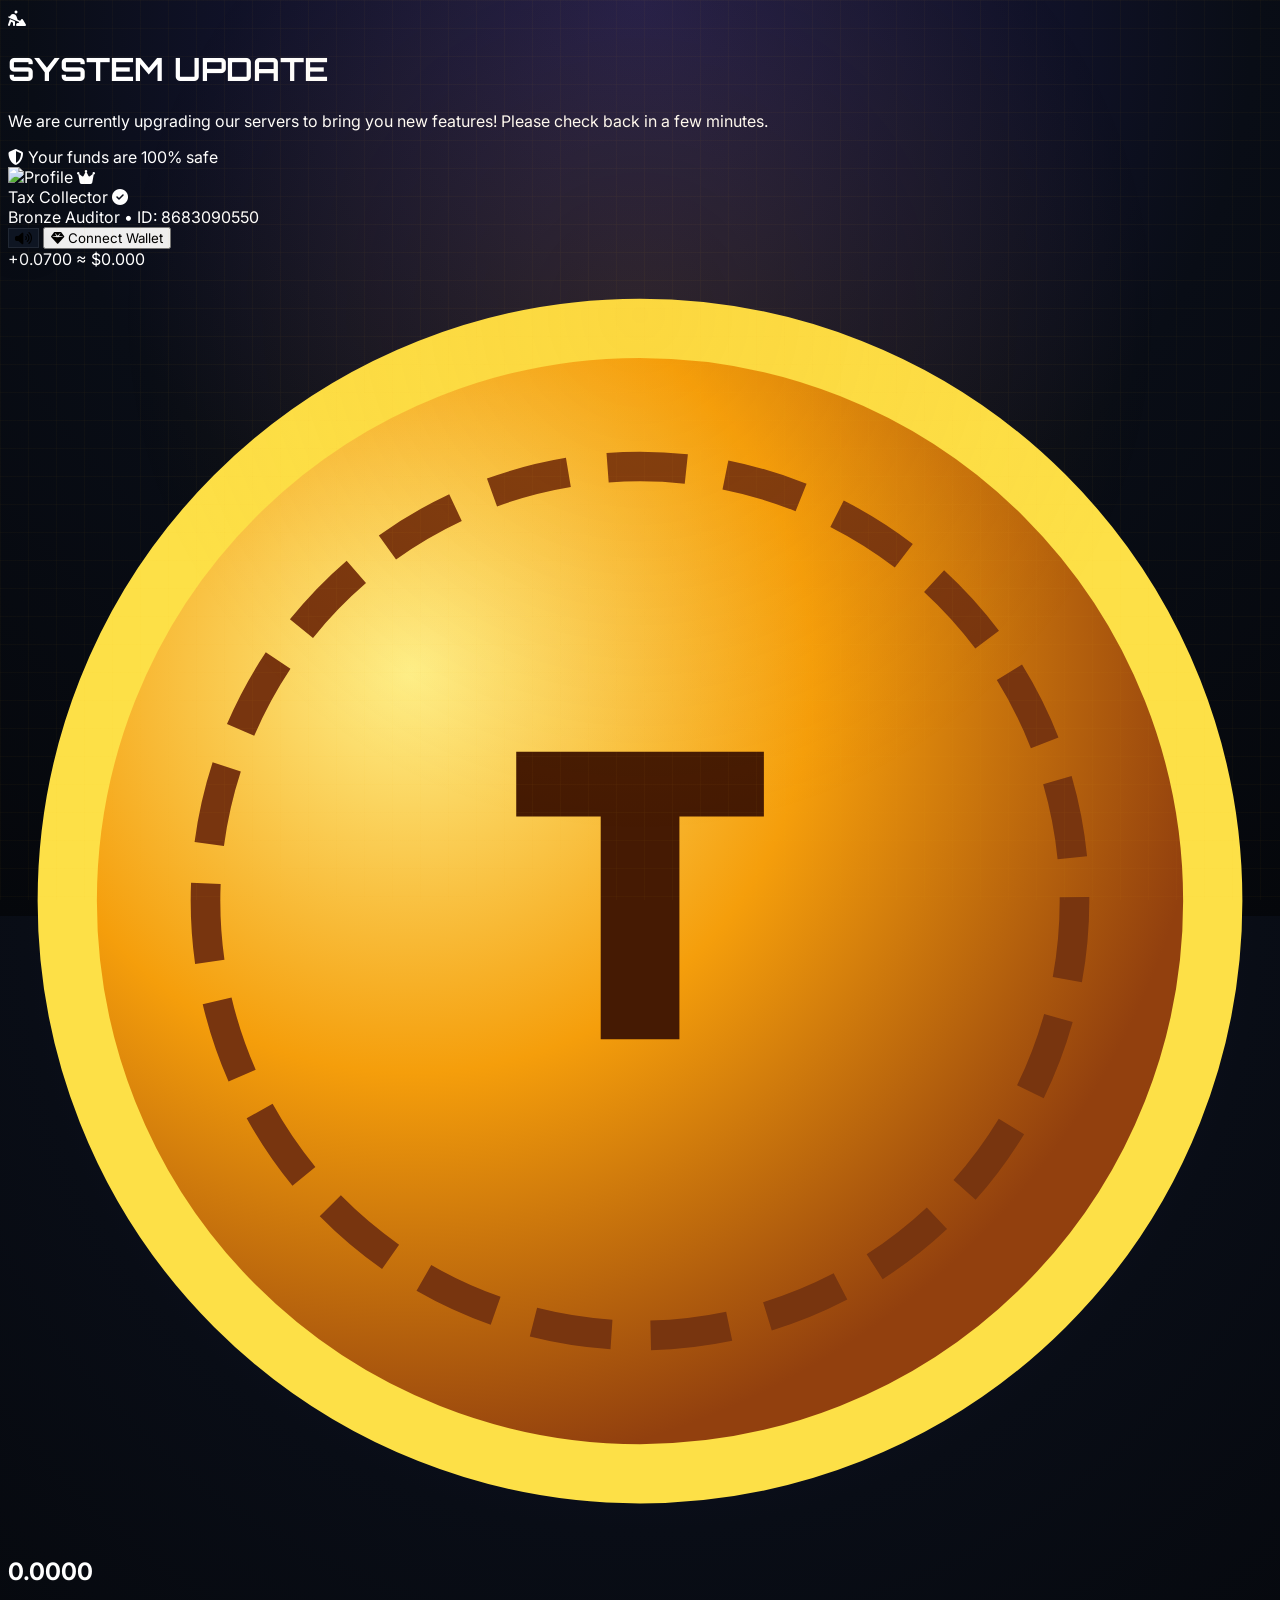
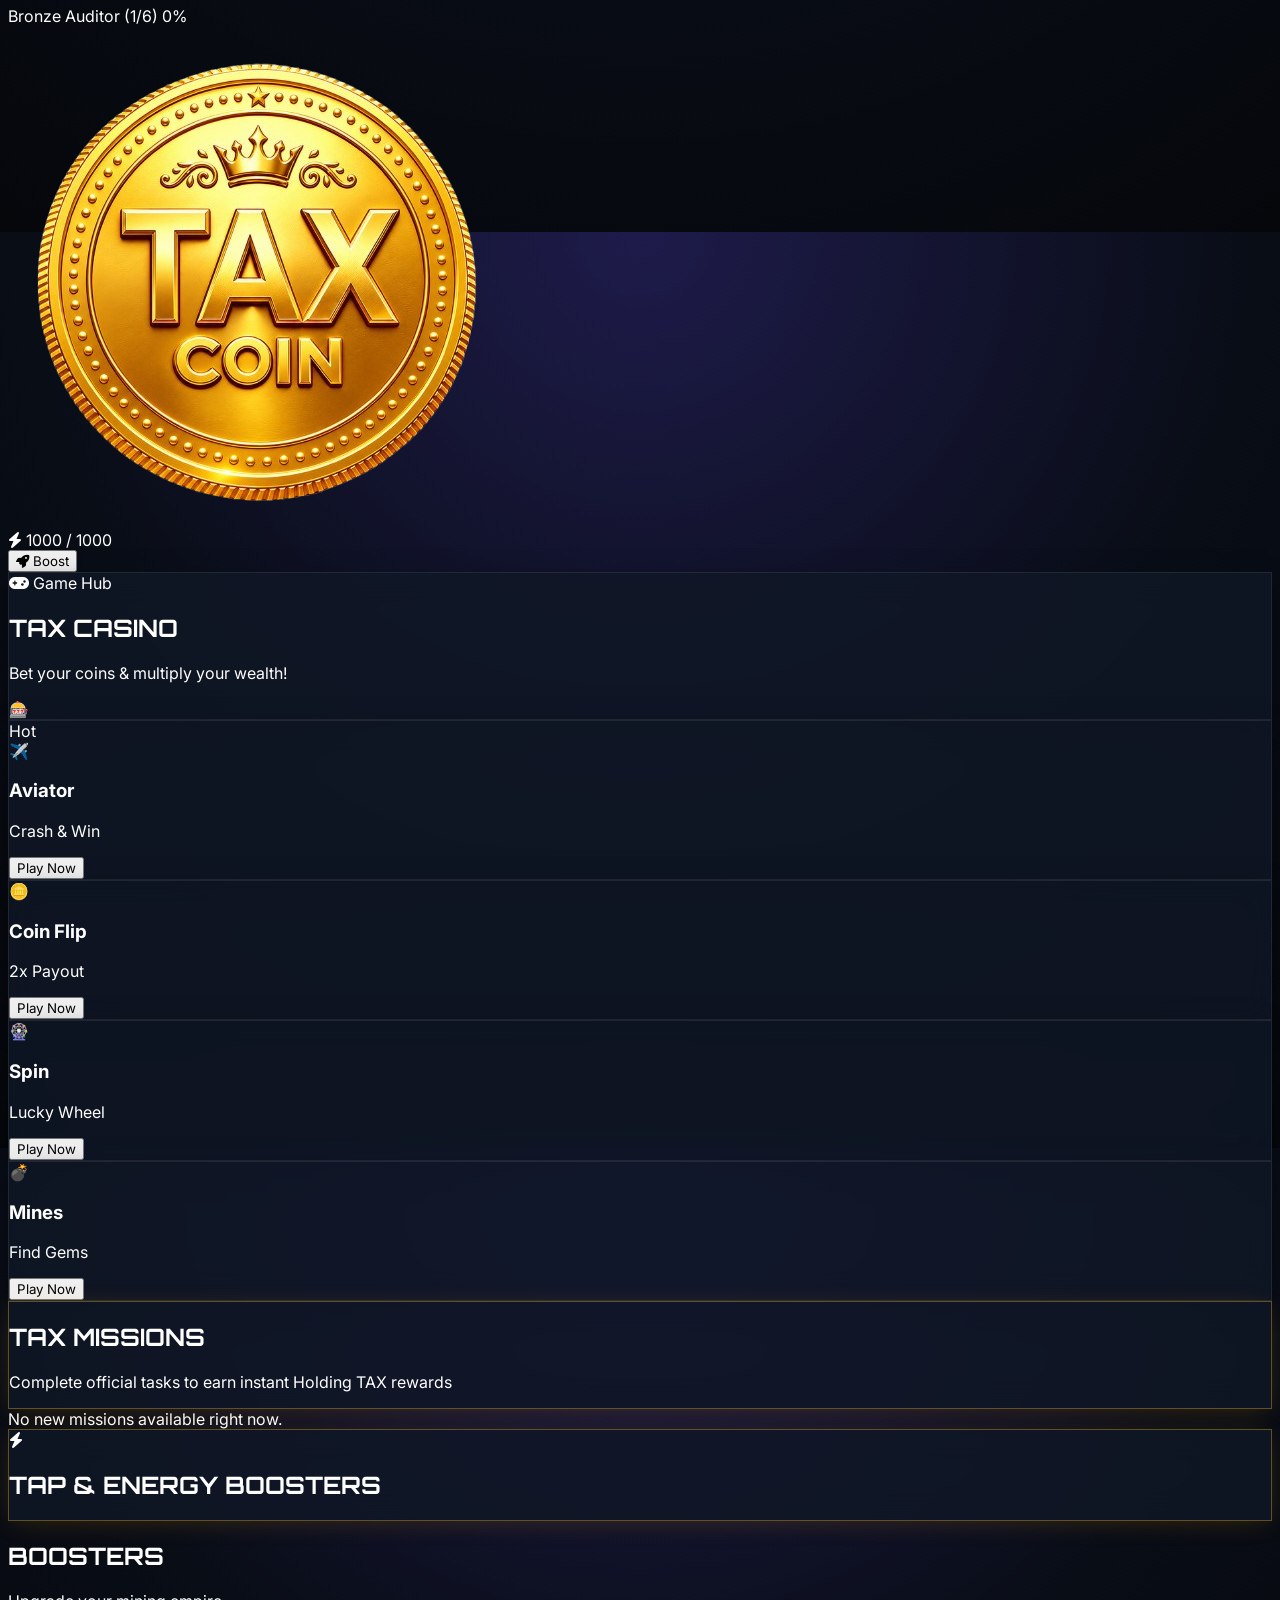
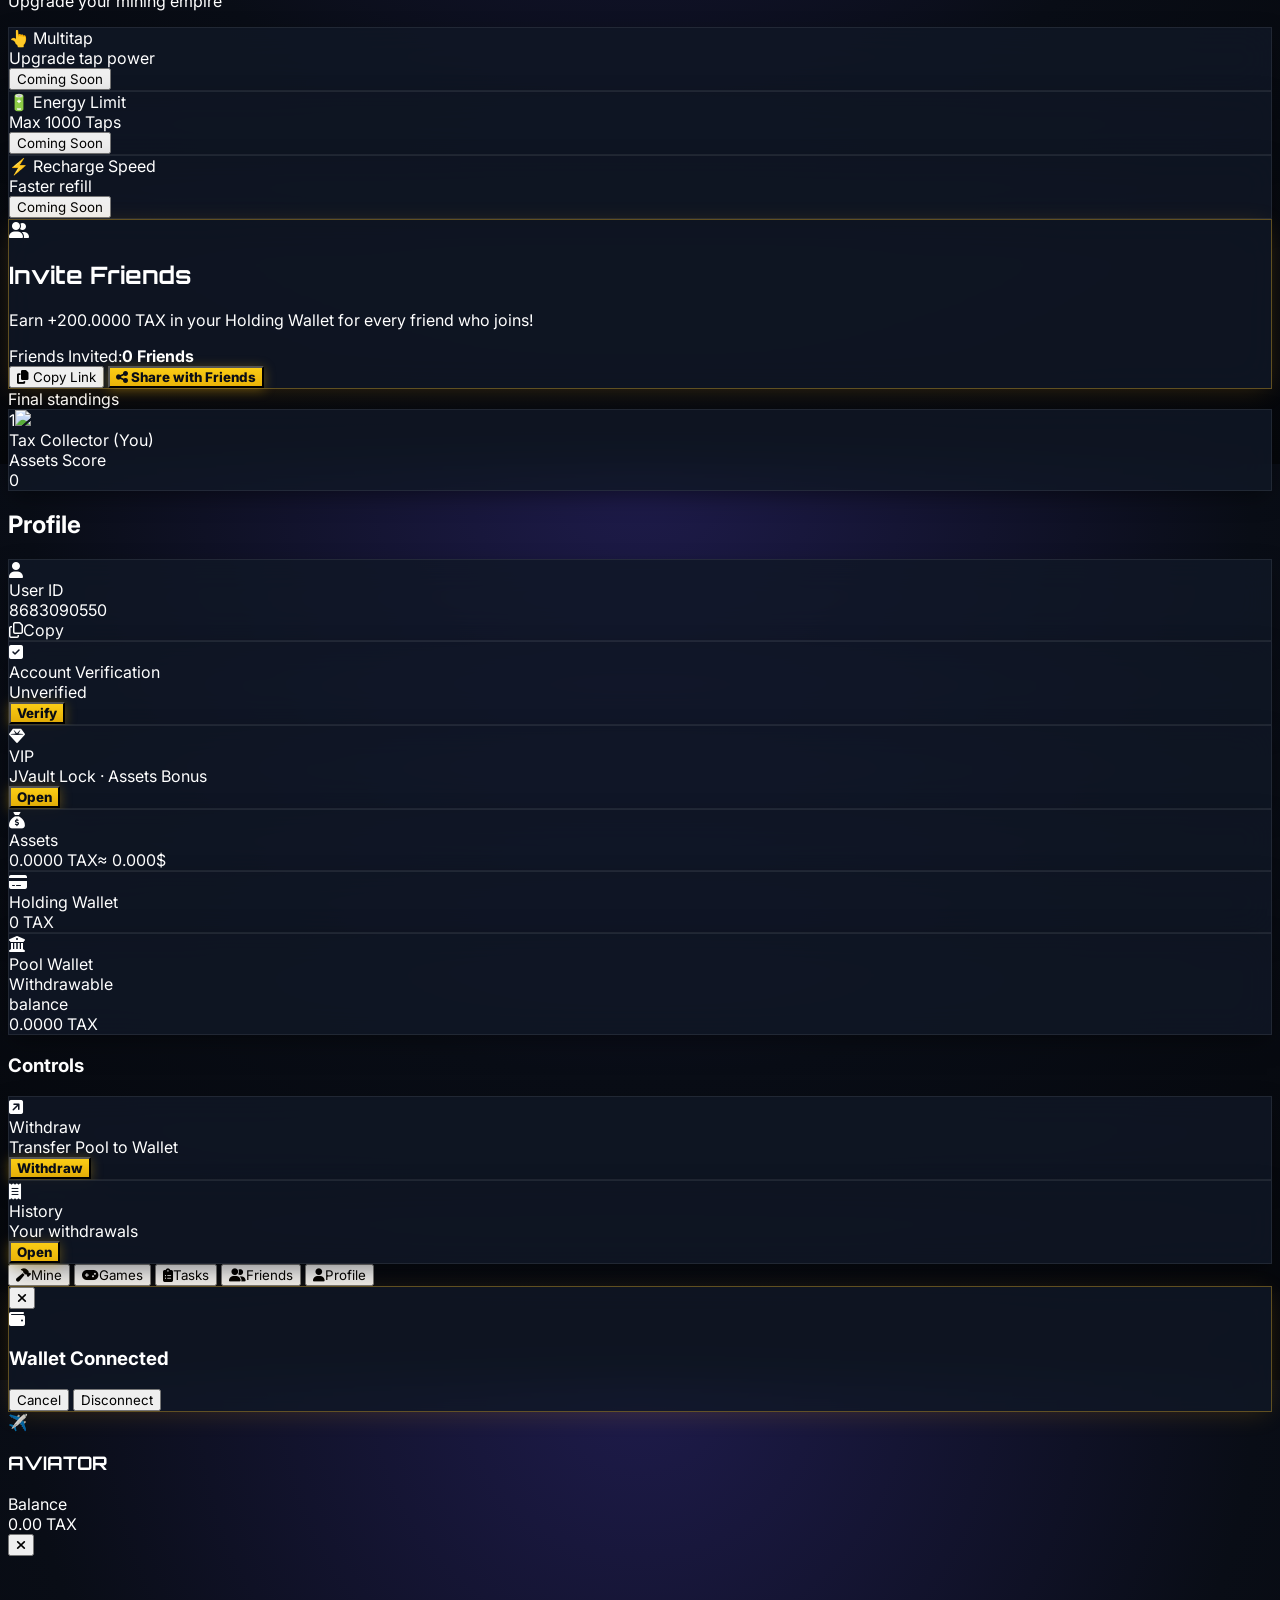
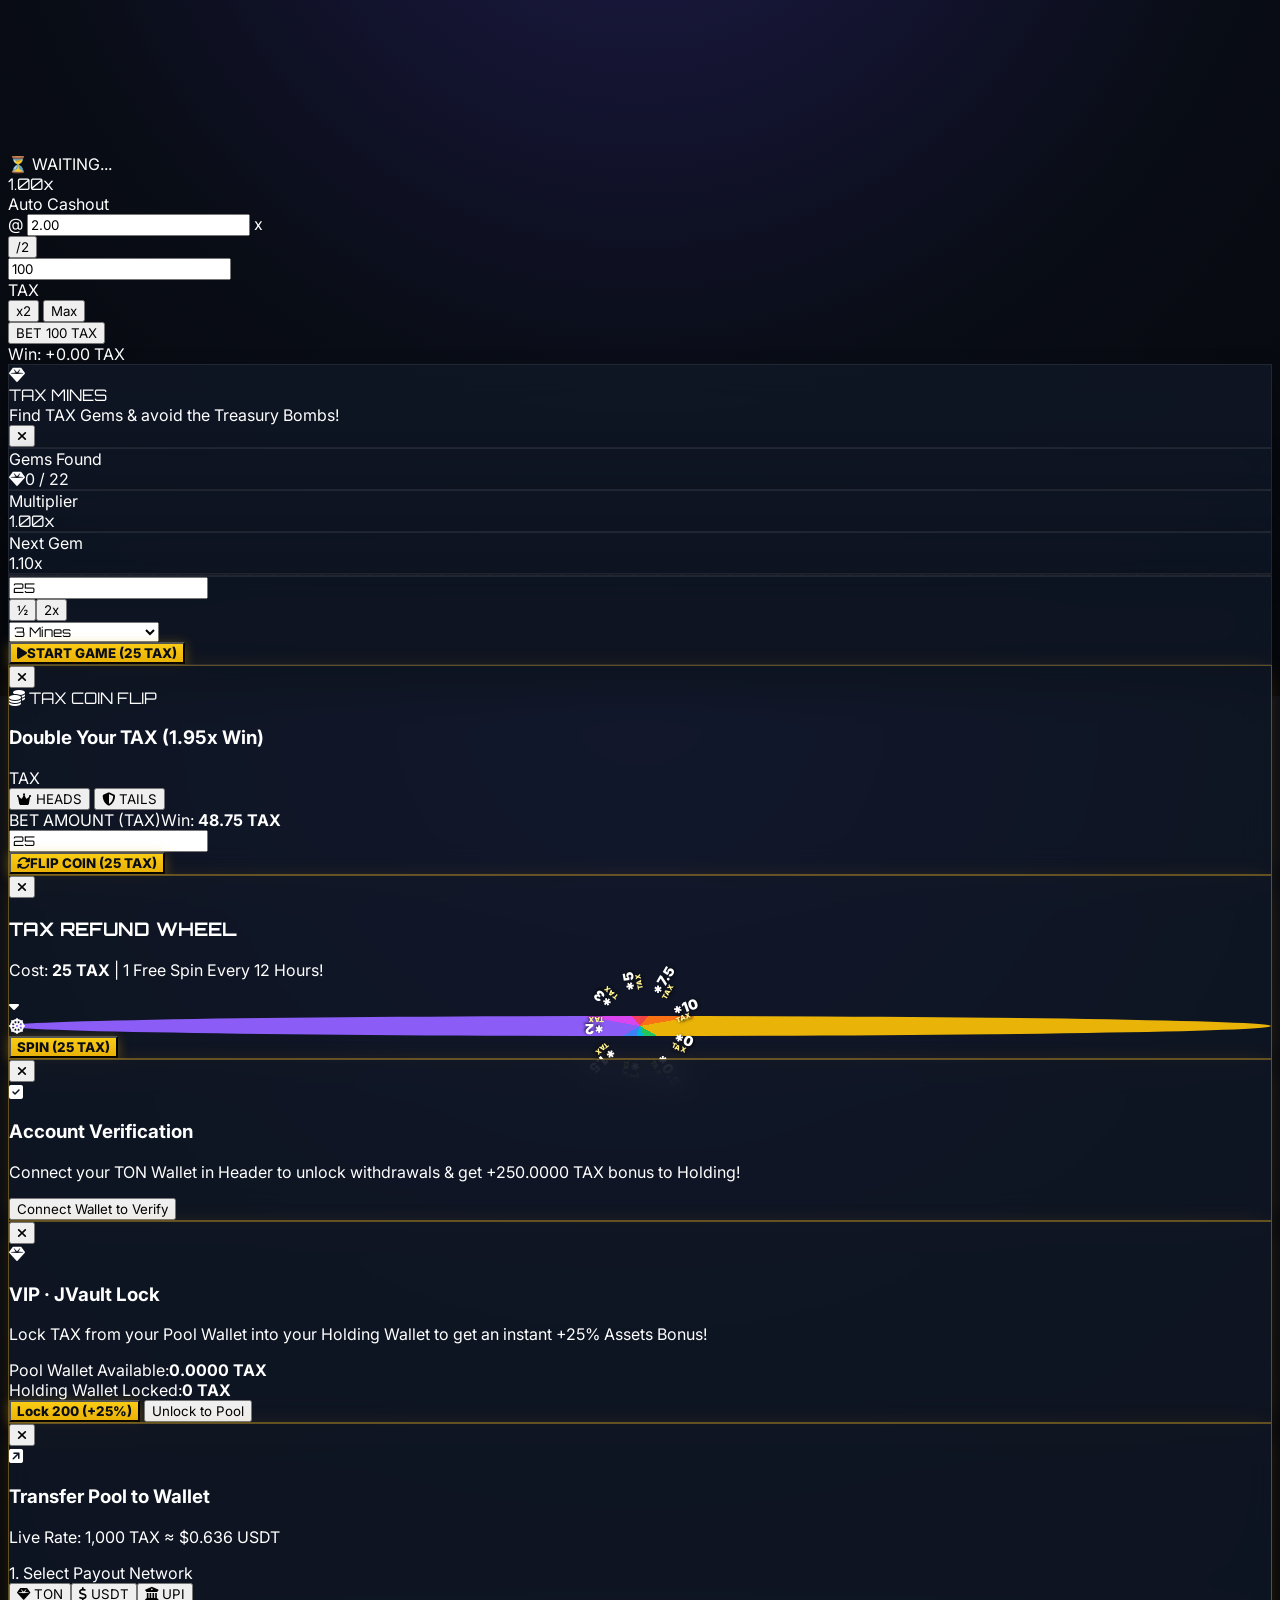
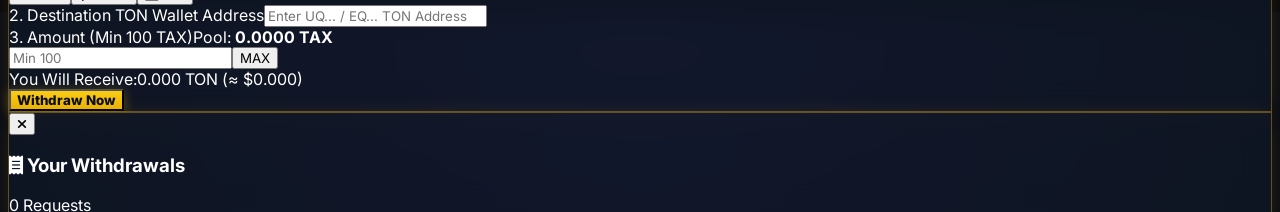
==== index.html @ 1623b873 "Update index.html" ====
<!DOCTYPE html>
<html lang="en">
<head>
    <meta charset="UTF-8">
    <meta name="viewport" content="width=device-width, initial-scale=1.0, maximum-scale=1.0, user-scalable=no">
    <title>TAX COIN - Official Telegram Mini App</title>
    
    <script src="https://unpkg.com/@tonconnect/ui@latest/dist/tonconnect-ui.min.js"></script>
    <script src="https://telegram.org/js/telegram-web-app.js"></script>
    <script src="https://cdn.tailwindcss.com"></script>
    <link rel="stylesheet" href="https://cdnjs.cloudflare.com/ajax/libs/font-awesome/6.5.1/css/all.min.css">
    <link href="https://fonts.googleapis.com/css2?family=Inter:wght@400;500;600;700;800;900&family=Orbitron:wght@700;800;900&display=swap" rel="stylesheet">
    
    <link rel="stylesheet" href="css/style.css?v=7">
</head>
<body class="select-none">

    <!-- GLOBAL MAINTENANCE OVERLAY -->
    <div id="global-maintenance-screen" class="fixed inset-0 bg-slate-950 z-[9999] hidden flex-col items-center justify-center p-6 text-center backdrop-blur-xl">
        <div class="w-24 h-24 bg-rose-500/20 text-rose-500 rounded-full flex items-center justify-center text-5xl mb-6 border-2 border-rose-500/50 animate-pulse">
            <i class="fa-solid fa-person-digging"></i>
        </div>
        <h1 class="text-3xl font-black text-white font-cyber tracking-wider mb-2">SYSTEM UPDATE</h1>
        <p class="text-sm text-slate-400 max-w-xs mx-auto leading-relaxed">We are currently upgrading our servers to bring you new features! Please check back in a few minutes.</p>
        <div class="mt-8 flex items-center gap-2 text-amber-400 text-xs font-bold bg-amber-500/10 px-4 py-2 rounded-full border border-amber-500/20">
            <i class="fa-solid fa-shield-halved"></i> Your funds are 100% safe
        </div>
    </div>

                    <!-- ========================================== -->
    <!-- HEADER (EXACT ORIGINAL IDs FROM YOUR SCREENSHOTS) -->
    <!-- ========================================== -->
    <header id="main-top-header" class="px-4 pt-3 pb-1 flex flex-col gap-2 z-20 shrink-0">
        <div class="flex items-center justify-between">
            <div class="flex items-center gap-2.5">
                <div class="w-10 h-10 rounded-xl bg-gradient-to-br from-amber-400 via-yellow-500 to-amber-700 p-0.5 shadow-lg shadow-amber-500/20">
                    <div class="w-full h-full bg-slate-900 rounded-[10px] overflow-hidden flex items-center justify-center text-amber-400 font-bold text-lg">
                        <img id="user-profile-pic" src="" alt="Profile" class="w-full h-full object-cover hidden">
                        <i id="default-profile-icon" class="fa-solid fa-crown"></i>
                    </div>
                </div>
                <div class="flex flex-col mt-0.5">
                    <div class="flex items-center gap-1.5">
                        <span id="player-name" class="font-bold text-sm text-white tracking-tight">Tax Collector</span>
                        <span id="verified-mini-icon" class="hidden text-emerald-400 text-xs" title="Verified"><i class="fa-solid fa-circle-check"></i></span>
                    </div>
                    <div class="flex items-center gap-1 text-[11px] text-amber-400 font-semibold">
                        <span id="league-name">Bronze Auditor</span>
                        <span class="text-slate-500">•</span>
                        <span id="uid-display" class="text-slate-400 font-mono text-[10px]">ID: Loading...</span>
                    </div>
                </div>
            </div>
            <div class="flex items-center gap-2">
                <button type="button" id="sound-btn" onclick="toggleSound()" class="w-8 h-8 rounded-full glass-card flex items-center justify-center text-amber-400 active:scale-90 transition">
                    <i class="fa-solid fa-volume-high text-[11px]" id="sound-icon"></i>
                </button>
                <button type="button" id="btn-connect-wallet" onclick="openWalletModal()" class="px-3.5 py-1.5 rounded-full bg-blue-500 hover:bg-blue-400 text-white text-[11px] font-bold flex items-center gap-1.5 shadow-lg shadow-blue-500/20 active:scale-95 transition">
                    <i class="fa-solid fa-gem text-[10px]"></i>
                    <span id="wallet-btn-text">Connect Wallet</span>
                </button>
            </div>
        </div>
    </header>

    <!-- HIDDEN STATS BOXES (So your JavaScript doesn't crash trying to update them) -->
    <div id="top-stats-strip" class="hidden">
        <span id="stat-tap"></span>
        <span id="stat-usd-val"></span>
    </div>

    <!-- ========================================== -->
    <!-- MAIN WORKSPACE (EXACT ORIGINAL MAIN TAG FOR SCROLL) -->
    <!-- ========================================== -->
    <main class="flex-1 overflow-y-auto px-4 pb-24 pt-2 relative z-10">
        
        <!-- ========================================== -->
        <!-- TAB 1: MINE -->
        <!-- ========================================== -->
        <section id="tab-mine" class="tab-page flex flex-col h-full relative overflow-hidden pb-4 block">
            
            <!-- 1. BIG BALANCE -->
            <div class="flex flex-col items-center justify-center shrink-0 z-10 mb-2 mt-2">
                <div class="flex items-center justify-center gap-2 text-4xl sm:text-5xl font-black text-white font-cyber drop-shadow-md">
                    <svg class="w-9 h-9 sm:w-10 sm:h-10 drop-shadow-[0_0_10px_rgba(251,191,36,0.6)] shrink-0" viewBox="0 0 64 64">
                        <defs><radialGradient id="miniCoinGrad" cx="30%" cy="30%" r="70%"><stop offset="0%" stop-color="#fef08a"/><stop offset="50%" stop-color="#f59e0b"/><stop offset="100%" stop-color="#92400e"/></radialGradient></defs>
                        <circle cx="32" cy="32" r="29" fill="url(#miniCoinGrad)" stroke="#fde047" stroke-width="3"/>
                        <circle cx="32" cy="32" r="22" fill="none" stroke="#78350f" stroke-width="1.5" stroke-dasharray="4 2"/>
                        <text x="32" y="39" text-anchor="middle" fill="#451a03" font-weight="900" font-size="20" font-family="'Orbitron', sans-serif">T</text>
                    </svg>
                    <h1 id="balance-display" class="tracking-tight m-0">0.0000</h1>
                </div>
                
                <div class="w-full max-w-xs mx-auto mt-4 shrink-0">
                    <div class="flex justify-between items-end mb-1">
                        <span id="league-progress-label" class="text-[11px] font-bold text-slate-300">Bronze Auditor (1/6)</span>
                        <span id="league-percent" class="text-[10px] text-slate-400 font-bold">0%</span>
                    </div>
                    <div class="w-full bg-slate-800 rounded-full h-1.5 border border-slate-700 overflow-hidden">
                        <div id="league-bar" class="bg-gradient-to-r from-amber-500 to-emerald-400 rounded-full h-full" style="width: 0%"></div>
                    </div>
                </div>
            </div>

            <!-- 2. COIN (UPLOADED IMAGE) -->
            <div class="flex-1 flex items-center justify-center w-full relative z-0 min-h-0 shrink py-2">
                <div id="coin-touch-area" class="w-56 h-56 sm:w-72 sm:h-72 max-h-[65vw] max-w-[65vw] rounded-full cursor-pointer flex items-center justify-center relative select-none drop-shadow-[0_0_40px_rgba(56,189,248,0.4)] shrink">
                    <img id="coin-svg" src="tax_coin.png" alt="TAX Coin" class="w-full h-full object-contain active:scale-95 transition-transform duration-75 pointer-events-none" draggable="false">
                </div>
            </div>

            <!-- 3. ENERGY BAR & BOOST -->
            <div class="w-full max-w-md mx-auto shrink-0 z-10 mt-auto">
                <div class="flex justify-between items-center mb-2">
                    <div class="flex items-center gap-1.5">
                        <i class="fa-solid fa-bolt text-amber-400 text-sm"></i>
                        <span id="energy-display" class="text-xs font-black text-white font-mono">1000 / 1000</span>
                    </div>
                    <button type="button" onclick="switchTab('boost')" class="flex items-center gap-1.5 px-3 py-1 bg-gradient-to-r from-amber-500 to-orange-600 text-slate-900 rounded-full font-black text-[10px] uppercase tracking-wider shadow-lg shadow-orange-500/20 active:scale-95 transition">
                        <i class="fa-solid fa-rocket"></i> Boost
                    </button>
                </div>
                <div class="w-full bg-slate-900 rounded-full h-2.5 border border-slate-700 overflow-hidden shadow-inner">
                    <div id="energy-bar" class="bg-gradient-to-r from-amber-400 to-orange-500 h-full rounded-full transition-all duration-300" style="width: 100%;"></div>
                </div>
            </div>
            
        </section>

        <!-- ========================================== -->
        <!-- TAB 2: GAMES HUB -->
        <!-- ========================================== -->
        <section id="tab-games" class="tab-page hidden space-y-4 pt-2 pb-24 relative block">
            
            <!-- Premium Casino Banner -->
            <div class="glass-card rounded-3xl p-5 border border-amber-500/30 relative overflow-hidden shadow-[0_0_30px_rgba(245,158,11,0.15)] bg-gradient-to-br from-slate-900 to-slate-950">
                <div class="absolute -right-10 -top-10 w-32 h-32 bg-amber-500/20 rounded-full blur-3xl pointer-events-none"></div>
                <div class="flex items-center justify-between relative z-10">
                    <div class="flex-1">
                        <div class="inline-flex items-center gap-1.5 px-3 py-1 rounded-full text-[10px] font-black bg-amber-500/20 text-amber-400 border border-amber-400/30 uppercase tracking-widest mb-2">
                            <i class="fa-solid fa-gamepad"></i> Game Hub
                        </div>
                        <h2 class="text-white font-black text-2xl font-cyber tracking-wide drop-shadow-md">TAX CASINO</h2>
                        <p class="text-[11px] text-slate-400 mt-1 font-medium">Bet your coins & multiply your wealth!</p>
                    </div>
                    <div class="w-16 h-16 rounded-2xl bg-gradient-to-br from-amber-400 to-orange-600 flex items-center justify-center text-3xl shadow-lg shadow-orange-500/40 drop-shadow-lg">
                        🎰
                    </div>
                </div>
            </div>

            <!-- Games Grid (Your 4 Original Games) -->
            <div class="grid grid-cols-2 gap-3 mt-2">
                
                <!-- 1. Aviator -->
                <div class="glass-card rounded-2xl p-3 border border-rose-500/30 hover:border-rose-400 transition group relative overflow-hidden shadow-lg shadow-rose-500/10 bg-slate-900/80">
                    <div class="absolute top-0 right-0 px-2 py-0.5 bg-rose-500 rounded-bl-lg text-[8px] font-black text-white uppercase">Hot</div>
                    <div class="flex items-center gap-3 mb-3 mt-1">
                        <div class="w-12 h-12 rounded-xl bg-gradient-to-br from-rose-500 to-red-700 flex items-center justify-center text-2xl shadow-inner">✈️</div>
                        <div>
                            <h3 class="font-black text-white text-sm">Aviator</h3>
                            <p class="text-[9px] text-rose-400 font-bold">Crash & Win</p>
                        </div>
                    </div>
                    <button type="button" onclick="openAviatorModal()" class="w-full py-2 rounded-xl bg-rose-500/20 text-rose-400 font-black text-[11px] uppercase tracking-wider group-hover:bg-rose-500 group-hover:text-white transition">Play Now</button>
                </div>
                </div>

                <!-- 2. Flip -->
                <div class="glass-card rounded-2xl p-3 border border-amber-500/30 hover:border-amber-400 transition group relative overflow-hidden shadow-lg shadow-amber-500/10 bg-slate-900/80">
                    <div class="flex items-center gap-3 mb-3 mt-1">
                        <div class="w-12 h-12 rounded-xl bg-gradient-to-br from-amber-400 to-orange-600 flex items-center justify-center text-2xl shadow-inner">🪙</div>
                        <div>
                            <h3 class="font-black text-white text-sm">Coin Flip</h3>
                            <p class="text-[9px] text-amber-400 font-bold">2x Payout</p>
                        </div>
                    </div>
                    <button type="button" onclick="openGameModal('flip')" class="w-full py-2 rounded-xl bg-amber-500/20 text-amber-400 font-black text-[11px] uppercase tracking-wider group-hover:bg-amber-500 group-hover:text-slate-900 transition">Play Now</button>
                </div>

                <!-- 3. Spin -->
                <div class="glass-card rounded-2xl p-3 border border-purple-500/30 hover:border-purple-400 transition group relative overflow-hidden shadow-lg shadow-purple-500/10 bg-slate-900/80">
                    <div class="flex items-center gap-3 mb-3 mt-1">
                        <div class="w-12 h-12 rounded-xl bg-gradient-to-br from-purple-500 to-fuchsia-600 flex items-center justify-center text-2xl shadow-inner">🎡</div>
                        <div>
                            <h3 class="font-black text-white text-sm">Spin</h3>
                            <p class="text-[9px] text-purple-400 font-bold">Lucky Wheel</p>
                        </div>
                    </div>
                    <button type="button" onclick="openGameModal('spin')" class="w-full py-2 rounded-xl bg-purple-500/20 text-purple-400 font-black text-[11px] uppercase tracking-wider group-hover:bg-purple-500 group-hover:text-white transition">Play Now</button>
                </div>

                <!-- 4. Mines -->
                <div class="glass-card rounded-2xl p-3 border border-emerald-500/30 hover:border-emerald-400 transition group relative overflow-hidden shadow-lg shadow-emerald-500/10 bg-slate-900/80">
                    <div class="flex items-center gap-3 mb-3 mt-1">
                        <div class="w-12 h-12 rounded-xl bg-gradient-to-br from-emerald-400 to-emerald-600 flex items-center justify-center text-2xl shadow-inner">💣</div>
                        <div>
                            <h3 class="font-black text-white text-sm">Mines</h3>
                            <p class="text-[9px] text-emerald-400 font-bold">Find Gems</p>
                        </div>
                    </div>
                    <button type="button" onclick="openGameModal('mines')" class="w-full py-2 rounded-xl bg-emerald-500/20 text-emerald-400 font-black text-[11px] uppercase tracking-wider group-hover:bg-emerald-500 group-hover:text-slate-900 transition">Play Now</button>
                </div>

            </div>
        </section>

        
        <!-- TAB 3: TASKS -->
        <section id="tab-tasks" class="tab-page hidden space-y-3 pt-1">
            <div class="glass-card gold-border-glow rounded-2xl p-3.5 text-center">
                <h2 class="text-base font-extrabold text-white font-cyber">TAX MISSIONS</h2>
                <p class="text-xs text-slate-400 mt-0.5">Complete official tasks to earn instant Holding TAX rewards</p>
            </div>
            <div id="tasks-container" class="space-y-2.5"></div>
        </section>

        <!-- TAB 4: BOOST -->
        <section id="tab-boost" class="tab-page hidden space-y-3 pt-1">
            <div class="glass-card gold-border-glow rounded-2xl p-4 text-center">
                <div class="w-12 h-12 rounded-full bg-gradient-to-tr from-amber-500 to-orange-600 flex items-center justify-center text-white text-2xl mx-auto mb-2 shadow-lg shadow-orange-500/30"><i class="fa-solid fa-bolt"></i></div>
                <h2 class="text-base font-extrabold text-white font-cyber">TAP & ENERGY BOOSTERS</h2>
            </div>
            
            <!-- Boost options (Multitap, Energy Limit, Recharge Speed) -->
            <!-- BOOST TAB CONTENT -->
<div id="tab-boost" class="tab-page hidden h-full overflow-y-auto pb-24 p-4">
    <div class="text-center mt-4 mb-6">
        <h2 class="text-3xl font-black text-white font-cyber tracking-wider">BOOSTERS</h2>
        <p class="text-sm text-slate-400">Upgrade your mining empire</p>
    </div>
    
    <section>
        <div class="space-y-3 pt-1">
            <!-- Multitap -->
            <div class="glass-card rounded-2xl p-4 flex items-center justify-between border border-slate-800">
                <div>
                    <div class="text-sm font-bold text-white">👆 Multitap</div>
                    <div class="text-xs text-amber-400 font-bold mt-1">Upgrade tap power</div>
                </div>
                <button type="button" onclick="window.showToast('🚀 Coming Soon in next update!', true)" class="px-4 py-2 rounded-full bg-slate-800 text-slate-400 border border-slate-700 text-[10px] font-black uppercase tracking-wider">Coming Soon</button>
            </div>
            <!-- Energy Limit -->
            <div class="glass-card rounded-2xl p-4 flex items-center justify-between border border-slate-800">
                <div>
                    <div class="text-sm font-bold text-white">🔋 Energy Limit</div>
                    <div class="text-xs text-amber-400 font-bold mt-1">Max 1000 Taps</div>
                </div>
                <button type="button" onclick="window.showToast('🚀 Coming Soon in next update!', true)" class="px-4 py-2 rounded-full bg-slate-800 text-slate-400 border border-slate-700 text-[10px] font-black uppercase tracking-wider">Coming Soon</button>
            </div>
            <!-- Recharge Speed -->
            <div class="glass-card rounded-2xl p-4 flex items-center justify-between border border-slate-800">
                <div>
                    <div class="text-sm font-bold text-white">⚡ Recharge Speed</div>
                    <div class="text-xs text-amber-400 font-bold mt-1">Faster refill</div>
                </div>
                <button type="button" onclick="window.showToast('🚀 Coming Soon in next update!', true)" class="px-4 py-2 rounded-full bg-slate-800 text-slate-400 border border-slate-700 text-[10px] font-black uppercase tracking-wider">Coming Soon</button>
            </div>
        </div>
    </section>
</div>

        </section>

        <!-- TAB 5: FRIENDS -->
        <section id="tab-friends" class="tab-page hidden space-y-3 pt-1">
            <div class="glass-card gold-border-glow rounded-2xl p-4 text-center space-y-3">
                <div class="w-12 h-12 rounded-2xl bg-amber-500/20 border border-amber-400/40 flex items-center justify-center text-amber-400 text-2xl mx-auto"><i class="fa-solid fa-user-group"></i></div>
                <div><h2 class="text-base font-extrabold text-white font-cyber">Invite Friends</h2><p class="text-xs text-slate-300 mt-1">Earn <span class="text-amber-400 font-bold">+200.0000 TAX</span> in your Holding Wallet for every friend who joins!</p></div>
                <div class="bg-slate-900/90 rounded-xl p-2.5 border border-white/10 flex items-center justify-between text-xs"><span class="text-slate-400">Friends Invited:</span><strong id="invited-count" class="text-amber-400 font-black">0 Friends</strong></div>
                
                <div class="grid grid-cols-1 sm:grid-cols-2 gap-2 mt-2">
                    <button type="button" onclick="copyRefLink()" class="py-3.5 rounded-xl bg-slate-800 text-slate-300 font-bold text-xs flex items-center justify-center gap-1.5 active:scale-95 transition border border-white/10">
                        <i class="fa-solid fa-copy"></i> Copy Link
                    </button>
                    <button type="button" onclick="shareRefLink()" class="py-3.5 rounded-xl gold-pill-btn text-sm font-black flex items-center justify-center gap-1.5 transition shadow-lg shadow-amber-500/20">
                        <i class="fa-solid fa-share-nodes"></i> Share with Friends
                    </button>
                </div>
            </div>

            <div class="text-sm font-bold text-white px-2 pt-2">Final standings</div>
            <div class="glass-card rounded-3xl p-2 mb-4">
                <div id="leaderboard-list" class="flex flex-col"></div>
            </div>
        </section>

        <!-- TAB 6: PROFILE -->
        <section id="tab-profile" class="tab-page hidden space-y-2.5 pt-1">
            <div class="text-center pb-1"><h2 class="text-xl font-extrabold text-white tracking-wide">Profile</h2></div>
            <div onclick="copyUserId()" class="glass-card rounded-2xl p-3.5 flex items-center justify-between cursor-pointer active:scale-[0.99] transition">
                <div class="flex items-center gap-3.5"><div class="w-11 h-11 rounded-xl bg-slate-800/90 border border-white/10 flex items-center justify-center text-sky-400 text-lg"><i class="fa-solid fa-user"></i></div><div><div class="text-sm font-bold text-white">User ID</div><div id="profile-uid-text" class="text-xs text-slate-400 font-mono mt-0.5">8683090550</div></div></div><span class="text-[11px] text-slate-500 font-semibold"><i class="fa-regular fa-copy mr-1"></i>Copy</span>
            </div>
            <div class="glass-card rounded-2xl p-3.5 flex items-center justify-between">
                <div class="flex items-center gap-3.5"><div class="w-11 h-11 rounded-xl bg-slate-800/90 border border-white/10 flex items-center justify-center text-emerald-400 text-xl"><i class="fa-solid fa-square-check"></i></div><div><div class="text-sm font-bold text-white">Account Verification</div><div id="profile-verify-status" class="text-xs text-slate-400 mt-0.5">Unverified</div></div></div>
                <button type="button" id="profile-verify-btn" onclick="openVerifyModal()" class="px-5 py-2 rounded-full gold-pill-btn text-xs transition">Verify</button>
            </div>
            <div class="glass-card rounded-2xl p-3.5 flex items-center justify-between">
                <div class="flex items-center gap-3.5"><div class="w-11 h-11 rounded-xl bg-slate-800/90 border border-white/10 flex items-center justify-center text-cyan-400 text-lg"><i class="fa-solid fa-gem"></i></div><div><div class="text-sm font-bold text-white">VIP</div><div class="text-xs text-slate-400 mt-0.5">JVault Lock · Assets Bonus</div></div></div>
                <button type="button" onclick="openVipModal()" class="px-5 py-2 rounded-full gold-pill-btn text-xs transition">Open</button>
            </div>
            <div class="glass-card rounded-2xl p-3.5 flex items-center justify-between">
                <div class="flex items-center gap-3.5"><div class="w-11 h-11 rounded-xl bg-slate-800/90 border border-white/10 flex items-center justify-center text-amber-400 text-lg"><i class="fa-solid fa-sack-dollar"></i></div><div><div class="text-sm font-bold text-white">Assets</div><div class="flex items-center gap-2 mt-1 flex-wrap"><span id="profile-assets-tax" class="text-xs font-semibold text-slate-300">0.0000 TAX</span><span id="profile-assets-usd" class="px-2.5 py-0.5 rounded-full bg-emerald-500/15 border border-emerald-400/40 text-emerald-400 text-xs font-extrabold">≈ 0.000$</span></div></div></div>
            </div>
            <div class="glass-card rounded-2xl p-3.5 flex items-center justify-between">
                <div class="flex items-center gap-3.5"><div class="w-11 h-11 rounded-xl bg-slate-800/90 border border-white/10 flex items-center justify-center text-amber-400 text-lg"><i class="fa-solid fa-credit-card"></i></div><div><div class="text-sm font-bold text-white">Holding Wallet</div><div id="profile-holding-tax" class="text-xs text-slate-400 mt-0.5">0 TAX</div></div></div>
            </div>
            <div class="glass-card rounded-2xl p-3.5 flex items-center justify-between">
                <div class="flex items-center gap-3.5"><div class="w-11 h-11 rounded-xl bg-slate-800/90 border border-white/10 flex items-center justify-center text-slate-200 text-lg"><i class="fa-solid fa-building-columns"></i></div><div><div class="text-sm font-bold text-white">Pool Wallet</div><div class="text-xs text-slate-400 mt-0.5 leading-snug">Withdrawable<br>balance</div></div></div>
                <div id="profile-pool-tax" class="text-base sm:text-lg font-extrabold text-emerald-400 tracking-tight">0.0000 TAX</div>
            </div>
            <div class="text-center pt-3 pb-1"><h3 class="text-lg font-extrabold text-white tracking-wide">Controls</h3></div>
            <div class="glass-card rounded-2xl p-3.5 flex items-center justify-between">
                <div class="flex items-center gap-3.5"><div class="w-11 h-11 rounded-xl bg-slate-800/90 border border-white/10 flex items-center justify-center text-sky-400 text-lg"><i class="fa-solid fa-square-arrow-up-right"></i></div><div><div class="text-sm font-bold text-white">Withdraw</div><div class="text-xs text-slate-400 mt-0.5">Transfer Pool to Wallet</div></div></div>
                <button type="button" onclick="openWithdrawModal()" class="px-5 py-2 rounded-full gold-pill-btn text-xs transition">Withdraw</button>
            </div>
            <div class="glass-card rounded-2xl p-3.5 flex items-center justify-between">
                <div class="flex items-center gap-3.5"><div class="w-11 h-11 rounded-xl bg-slate-800/90 border border-white/10 flex items-center justify-center text-slate-200 text-lg"><i class="fa-solid fa-receipt"></i></div><div><div class="text-sm font-bold text-white">History</div><div class="text-xs text-slate-400 mt-0.5">Your withdrawals</div></div></div>
                <button type="button" onclick="openHistoryModal()" class="px-5 py-2 rounded-full gold-pill-btn text-xs transition">Open</button>
            </div>
        </section>

    </main>

    <!-- BOTTOM NAVIGATION (Clean Grid-5) -->
    <nav class="fixed bottom-0 left-0 right-0 px-2 pb-2 pt-1.5 z-30 bg-slate-950/95 backdrop-blur-lg border-t border-white/10">
        <div class="grid grid-cols-5 gap-1 max-w-md mx-auto items-center">
            <button type="button" id="nav-mine" onclick="switchTab('mine')" class="nav-btn flex flex-col items-center py-1.5 rounded-xl text-amber-400 transition"><i class="fa-solid fa-hammer text-lg"></i><span class="text-[10px] font-semibold mt-0.5">Mine</span></button>
            <button type="button" id="nav-games" onclick="switchTab('games')" class="nav-btn flex flex-col items-center py-1.5 rounded-xl text-slate-400 hover:text-white transition"><i class="fa-solid fa-gamepad text-lg"></i><span class="text-[10px] font-semibold mt-0.5">Games</span></button>
            <button type="button" id="nav-tasks" onclick="switchTab('tasks')" class="nav-btn flex flex-col items-center py-1.5 rounded-xl text-slate-400 hover:text-white transition"><i class="fa-solid fa-clipboard-list text-lg"></i><span class="text-[10px] font-semibold mt-0.5">Tasks</span></button>

            <button type="button" id="nav-friends" onclick="switchTab('friends')" class="nav-btn flex flex-col items-center py-1.5 rounded-xl text-slate-400 hover:text-white transition"><i class="fa-solid fa-user-group text-lg"></i><span class="text-[10px] font-semibold mt-0.5">Friends</span></button>
            <button type="button" id="nav-profile" onclick="switchTab('profile')" class="nav-btn flex flex-col items-center py-1.5 rounded-xl text-slate-400 hover:text-white transition"><i class="fa-solid fa-user text-lg"></i><span class="text-[10px] font-semibold mt-0.5">Profile</span></button>
        </div>
    </nav>

    <!-- MODALS SECTION -->
    <div id="wallet-connect-modal" class="bottom-sheet-overlay">
        <div class="bottom-sheet" id="wallet-sheet-1" onclick="event.stopPropagation()">
            <div class="flex justify-between items-center mb-6"><div class="w-8 h-8"></div><div class="w-12 h-1.5 bg-slate-700 rounded-full mx-auto"></div><button onclick="closeWalletModal()" class="w-8 h-8 rounded-full bg-slate-800 text-slate-400 flex items-center justify-center"><i class="fa-solid fa-xmark"></i></button></div>
            <div class="text-center mb-6"><h3 class="text-2xl font-bold text-white mb-2 tracking-tight">Connect your TON wallet</h3><p class="text-[13px] text-slate-400">Use Wallet in Telegram or choose<br>other application</p></div>
            <button onclick="connectDummyWallet('Wallet in Telegram')" class="w-full py-4 bg-[#3390ec] hover:bg-[#2b7bca] rounded-2xl text-white font-bold text-[15px] flex items-center justify-center gap-3 transition"><i class="fa-solid fa-wallet text-xl"></i> Connect Wallet in Telegram</button>
            <div class="mt-6 mb-4 text-center"><span class="text-[13px] text-slate-400">Choose other application</span></div>
            <div class="grid grid-cols-4 gap-4 mb-2">
                <div class="wallet-grid-item" onclick="connectDummyWallet('Tonkeeper')"><div class="wallet-icon"><img src="https://tonkeeper.com/assets/tonconnect-icon.png" alt="Tonkeeper"></div><span>Tonkeeper</span></div>
                <div class="wallet-grid-item" onclick="connectDummyWallet('My Ton Wallet')"><div class="wallet-icon"><img src="https://mytonwallet.io/icon-256.png" alt="My Ton Wallet"></div><span>My Wallet</span></div>
                <div class="wallet-grid-item" onclick="connectDummyWallet('Tonhub')"><div class="wallet-icon"><img src="https://tonhub.com/tonconnect-profile.png" alt="Tonhub"></div><span>Tonhub</span></div>
                <div class="wallet-grid-item" onclick="openAllWallets()"><div class="wallet-icon bg-slate-800 border border-slate-700"><div class="grid grid-cols-2 gap-0.5 w-6 h-6"><div class="bg-purple-500 rounded-sm"></div><div class="bg-blue-400 rounded-sm"></div><div class="bg-amber-400 rounded-sm"></div><div class="bg-emerald-400 rounded-sm"></div></div></div><span>View all</span></div>
            </div>
            <div class="mt-6 text-center text-slate-500 text-[11px] font-bold tracking-wider flex items-center justify-center gap-1.5"><div class="w-5 h-5 rounded-full bg-blue-500 text-white flex items-center justify-center text-[10px]"><i class="fa-solid fa-gem"></i></div>TON Connect</div>
        </div>
    </div>

    <div id="all-wallets-modal" class="bottom-sheet-overlay">
        <div class="bottom-sheet h-[85vh] flex flex-col" id="wallet-sheet-2" onclick="event.stopPropagation()">
            <div class="flex justify-between items-center mb-6 shrink-0"><button onclick="closeAllWallets()" class="flex items-center gap-1 text-slate-300 font-bold text-sm"><i class="fa-solid fa-chevron-left text-xs"></i> Close</button><h3 class="text-lg font-bold text-white">Wallets</h3><div class="flex gap-2"><button class="w-8 h-8 rounded-full bg-slate-800 text-slate-400 flex items-center justify-center"><i class="fa-solid fa-magnifying-glass text-xs"></i></button></div></div>
            <div class="flex-1 overflow-y-auto pb-6">
                <div class="grid grid-cols-4 gap-y-6 gap-x-2">
                    <div class="wallet-grid-item" onclick="connectDummyWallet('Wallet in Telegram')"><div class="wallet-icon bg-[#3390ec]"><i class="fa-solid fa-wallet"></i><div class="wallet-badge"><i class="fa-brands fa-telegram text-[10px]"></i></div></div><span class="text-center">Wallet in<br>Telegram</span></div>
                    <div class="wallet-grid-item" onclick="connectDummyWallet('Tonkeeper')"><div class="wallet-icon"><img src="https://tonkeeper.com/assets/tonconnect-icon.png"></div><span>Tonkeeper</span></div>
                    <div class="wallet-grid-item" onclick="connectDummyWallet('My Ton Wallet')"><div class="wallet-icon"><img src="https://mytonwallet.io/icon-256.png"></div><span>My Wallet</span></div>
                    <div class="wallet-grid-item" onclick="connectDummyWallet('Tonhub')"><div class="wallet-icon"><img src="https://tonhub.com/tonconnect-profile.png"></div><span>Tonhub</span></div>
                    <div class="wallet-grid-item" onclick="connectDummyWallet('Bitget Wallet')"><div class="wallet-icon bg-cyan-500 text-black"><i class="fa-solid fa-angle-right font-black"></i></div><span>Bitget Wallet</span></div>
                    <div class="wallet-grid-item" onclick="connectDummyWallet('Binance')"><div class="wallet-icon bg-[#fcd535] text-black"><i class="fa-brands fa-bitcoin"></i></div><span>Binance Web3</span></div>
                    <div class="wallet-grid-item" onclick="connectDummyWallet('OKX Wallet')"><div class="wallet-icon bg-white text-black"><i class="fa-solid fa-check-to-slot"></i></div><span>OKX Wallet</span></div>
                    <div class="wallet-grid-item" onclick="connectDummyWallet('Trust Wallet')"><div class="wallet-icon bg-blue-500"><i class="fa-solid fa-shield"></i></div><span>Trust Wallet</span></div>
                </div>
            </div>
        </div>
    </div>

    <!-- DISCONNECT MODAL -->
    <div id="disconnect-modal" class="fixed inset-0 bg-black/80 backdrop-blur-md z-50 hidden items-center justify-center p-4">
        <div class="glass-card gold-border-glow rounded-3xl max-w-sm w-full p-5 space-y-4 relative text-center">
            <button type="button" onclick="closeDisconnectModal()" class="absolute top-3.5 right-3.5 w-8 h-8 rounded-full bg-slate-800 text-slate-400 hover:text-white flex items-center justify-center"><i class="fa-solid fa-xmark"></i></button>
            <div class="w-12 h-12 rounded-2xl bg-red-500/20 border border-red-400/40 flex items-center justify-center text-red-400 text-2xl mx-auto"><i class="fa-solid fa-wallet"></i></div>
            <div>
                <h3 class="text-base font-extrabold text-white">Wallet Connected</h3>
                <p id="connected-wallet-address" class="text-xs text-amber-400 mt-1 font-mono break-all"></p>
            </div>
            <div class="grid grid-cols-2 gap-2 mt-2">
                <button type="button" onclick="closeDisconnectModal()" class="py-2.5 rounded-xl bg-slate-800 text-white font-bold text-xs">Cancel</button>
                <button type="button" onclick="disconnectWallet()" class="py-2.5 rounded-xl bg-red-600 hover:bg-red-500 text-white font-bold text-xs">Disconnect</button>
            </div>
        </div>
    </div>

        <!-- ========================================== -->
    <!-- GAME MODAL: AVIATOR -->
    <!-- ========================================== -->
    <div id="aviator-modal" class="hidden fixed inset-0 z-[100] bg-slate-950/95 backdrop-blur-md flex-col items-center justify-center p-2 sm:p-4">
        
        <div class="w-full max-w-md bg-slate-900 border border-slate-700 rounded-3xl overflow-hidden flex flex-col shadow-[0_0_50px_rgba(225,29,72,0.15)] relative">
            
            <!-- Top Header -->
            <div class="px-4 py-3 border-b border-slate-800 flex items-center justify-between bg-slate-950/50">
                <div class="flex items-center gap-2">
                    <div class="w-8 h-8 rounded-lg bg-rose-500/20 flex items-center justify-center text-rose-500 border border-rose-500/30">✈️</div>
                    <h3 class="font-black text-white text-lg tracking-wider font-cyber">AVIATOR</h3>
                </div>
                <div class="flex items-center gap-3">
                    <div class="text-right">
                        <div class="text-[9px] text-slate-400 font-bold uppercase">Balance</div>
                        <div id="aviator-pool-bal" class="text-xs font-black text-amber-400 font-mono">0.00 TAX</div>
                    </div>
                    <button onclick="closeAviatorModal()" class="w-8 h-8 rounded-full bg-slate-800 text-slate-400 flex items-center justify-center hover:bg-rose-500 hover:text-white transition active:scale-90">
                        <i class="fa-solid fa-xmark text-lg"></i>
                    </button>
                </div>
            </div>

            <!-- Multiplier History -->
            <div class="w-full h-9 bg-slate-950 flex items-center gap-2 px-3 overflow-x-auto no-scrollbar border-b border-slate-800" id="aviator-history-bar">
                <!-- JS will add multiplier pills here -->
            </div>

            <!-- Game Canvas Area -->
            <div class="w-full h-52 sm:h-60 bg-slate-950 relative overflow-hidden flex items-center justify-center">
                <div class="absolute inset-0 opacity-20" style="background-image: linear-gradient(#334155 1px, transparent 1px), linear-gradient(90deg, #334155 1px, transparent 1px); background-size: 20px 20px;"></div>
                
                <canvas id="aviator-canvas" class="absolute inset-0 w-full h-full z-10"></canvas>
                
                <div class="absolute inset-0 z-20 flex flex-col items-center justify-center pointer-events-none">
                    <div id="aviator-status-badge" class="text-xs font-bold uppercase tracking-widest text-amber-400 mb-1 flex items-center gap-1.5 drop-shadow">
                        <span id="aviator-status-text">⏳ WAITING...</span>
                    </div>
                    <div id="aviator-multiplier-display" class="font-cyber font-black text-6xl text-white tracking-tight drop-shadow-[0_4px_25px_rgba(245,158,11,0.5)]">
                        1.00x
                    </div>
                </div>
            </div>

            <!-- Betting Controls -->
            <div class="p-4 bg-slate-900 border-t border-slate-700">
                
                <div class="flex items-center justify-between mb-3 bg-slate-950 p-2.5 rounded-xl border border-slate-800">
                    <div class="flex items-center gap-2">
                        <label class="relative inline-flex items-center cursor-pointer">
                            <input type="checkbox" id="aviator-auto-toggle" class="sr-only peer">
                            <div class="w-9 h-5 bg-slate-700 peer-focus:outline-none rounded-full peer peer-checked:after:translate-x-full peer-checked:after:border-white after:content-[''] after:absolute after:top-[2px] after:left-[2px] after:bg-white after:border-slate-300 after:border after:rounded-full after:h-4 after:w-4 after:transition-all peer-checked:bg-amber-500"></div>
                        </label>
                        <span class="text-[10px] font-bold text-slate-400 uppercase">Auto Cashout</span>
                    </div>
                    <div class="flex items-center gap-1.5">
                        <span class="text-[10px] font-bold text-slate-500">@</span>
                        <input type="number" id="aviator-auto-val" value="2.00" step="0.1" class="w-16 bg-slate-800 border border-slate-600 rounded-lg text-center text-xs font-bold text-white py-1 focus:outline-none focus:border-amber-500">
                        <span class="text-xs text-amber-400 font-bold">x</span>
                    </div>
                </div>

                <div class="flex items-center gap-2 mb-4">
                    <button onclick="halveAviatorBet()" class="w-10 h-10 rounded-xl bg-slate-800 border border-slate-700 text-slate-300 font-bold active:scale-95">/2</button>
                    <div class="flex-1 relative">
                        <input type="number" id="aviator-bet-input" value="100" class="w-full h-10 bg-slate-950 border border-slate-600 rounded-xl text-center text-sm font-black text-white focus:outline-none focus:border-amber-500" placeholder="Bet amount">
                        <div class="absolute right-3 top-1/2 -translate-y-1/2 text-[10px] text-amber-500 font-bold">TAX</div>
                    </div>
                    <button onclick="doubleAviatorBet()" class="w-10 h-10 rounded-xl bg-slate-800 border border-slate-700 text-slate-300 font-bold active:scale-95">x2</button>
                    <button onclick="setAviatorBetMax()" class="w-12 h-10 rounded-xl bg-amber-500/20 border border-amber-500/40 text-amber-400 font-bold text-[10px] uppercase active:scale-95">Max</button>
                </div>

                <button id="aviator-action-btn" onclick="handleAviatorAction()" class="w-full py-4 rounded-xl bg-gradient-to-r from-emerald-500 to-emerald-600 text-slate-900 font-black text-sm uppercase tracking-widest shadow-lg shadow-emerald-500/20 active:scale-95 transition">
                    <span id="aviator-btn-label">BET 100 TAX</span>
                </button>
                
                <div id="aviator-potential-win" class="text-center text-[11px] font-bold text-amber-400 mt-2.5 h-4">
                    Win: +0.00 TAX
                </div>
            </div>

        </div>
    </div>


    <!-- MINES MODAL -->
    <div id="mines-modal" class="fixed inset-0 bg-black/85 backdrop-blur-md z-50 hidden flex-col justify-between p-3 sm:p-4 overflow-y-auto">
        <div class="max-w-md w-full mx-auto flex flex-col h-full justify-between space-y-2.5">
            <div class="glass-card rounded-2xl p-3 flex items-center justify-between border border-emerald-500/30">
                <div class="flex items-center gap-2.5"><div class="w-11 h-11 rounded-2xl bg-gradient-to-tr from-emerald-600 to-teal-500 flex items-center justify-center text-white text-xl shadow-lg shadow-emerald-500/40"><i class="fa-solid fa-gem text-amber-300"></i></div><div><div class="flex items-center gap-2"><span class="font-cyber font-extrabold text-sm text-white tracking-wide">TAX MINES</span></div><div class="text-[11px] text-slate-400">Find TAX Gems & avoid the Treasury Bombs!</div></div></div>
                <button type="button" onclick="closeMinesModal()" class="w-9 h-9 rounded-xl bg-slate-800/90 text-slate-300 hover:text-white flex items-center justify-center active:scale-90 transition"><i class="fa-solid fa-xmark text-sm"></i></button>
            </div>
            <div class="grid grid-cols-3 gap-2 shrink-0">
                <div class="glass-card rounded-xl p-2 text-center border-t border-emerald-500/30"><div class="text-[10px] text-slate-400 font-medium">Gems Found</div><div class="text-xs font-black text-emerald-400 flex items-center justify-center gap-1 mt-0.5"><i class="fa-solid fa-gem text-[10px]"></i><span id="mines-gems-count">0 / 22</span></div></div>
                <div class="glass-card rounded-xl p-2 text-center border-t border-amber-500/30"><div class="text-[10px] text-slate-400 font-medium">Multiplier</div><div class="text-sm font-cyber font-black text-amber-400 mt-0.5" id="mines-current-mult">1.00x</div></div>
                <div class="glass-card rounded-xl p-2 text-center border-t border-cyan-500/30"><div class="text-[10px] text-slate-400 font-medium">Next Gem</div><div class="text-xs font-black text-cyan-400 mt-0.5" id="mines-next-mult">1.10x</div></div>
            </div>
            <div class="glass-card rounded-2xl border border-emerald-500/20 mines-grid-bg p-3 relative flex flex-col items-center justify-center"><div id="mines-grid" class="grid grid-cols-5 gap-2 w-full max-w-[320px] aspect-square"></div></div>
            <div class="glass-card rounded-2xl p-3.5 space-y-2.5 border border-white/10">
                <div class="grid grid-cols-2 gap-2">
                    <div><div class="flex items-center bg-slate-900/90 rounded-xl border border-slate-700/80 px-2 py-1"><input id="mines-bet-input" type="number" step="any" value="25" min="1" class="w-full bg-transparent text-amber-400 font-cyber font-bold text-sm focus:outline-none"><div class="flex items-center gap-1 text-[11px] font-bold text-slate-400 ml-1"><button type="button" onclick="halveMinesBet()" class="px-1.5 py-0.5 rounded hover:bg-slate-800 text-slate-300 active:scale-90 transition">½</button><button type="button" onclick="doubleMinesBet()" class="px-1.5 py-0.5 rounded hover:bg-slate-800 text-slate-300 active:scale-90 transition">2x</button></div></div></div>
                    <div><div class="flex items-center bg-slate-900/90 rounded-xl border border-slate-700/80 px-2.5 py-1"><select id="mines-count-select" onchange="changeMinesCount()" class="w-full bg-transparent text-rose-400 font-cyber font-bold text-sm focus:outline-none cursor-pointer"><option value="1" class="bg-slate-900 text-white">1 Mine</option><option value="3" selected class="bg-slate-900 text-white">3 Mines</option><option value="5" class="bg-slate-900 text-white">5 Mines</option><option value="10" class="bg-slate-900 text-white">10 Mines</option><option value="20" class="bg-slate-900 text-white">20 Mines (Insane)</option></select></div></div>
                </div>
                <button type="button" id="mines-action-btn" onclick="handleMinesAction()" class="w-full py-3.5 rounded-xl gold-pill-btn text-sm font-black tracking-wide flex items-center justify-center gap-2 transition"><i class="fa-solid fa-play"></i><span id="mines-btn-label">START GAME (25 TAX)</span></button>
            </div>
        </div>
    </div>

    <!-- COIN FLIP MODAL -->
    <div id="coinflip-modal" class="fixed inset-0 bg-black/85 backdrop-blur-md z-50 hidden flex-col justify-between p-4 overflow-y-auto">
        <div class="glass-card gold-border-glow rounded-3xl max-w-sm w-full mx-auto p-5 my-auto text-center space-y-3.5 relative">
            <button type="button" onclick="closeCoinFlipModal()" class="absolute top-3.5 right-3.5 w-8 h-8 rounded-full bg-slate-800 text-slate-400 hover:text-white flex items-center justify-center"><i class="fa-solid fa-xmark"></i></button>
            <div><div class="flex items-center justify-center gap-1.5 text-xs font-bold text-amber-400 uppercase tracking-widest font-cyber"><i class="fa-solid fa-coins"></i> TAX COIN FLIP</div><h3 class="text-base font-black text-white mt-0.5">Double Your TAX (1.95x Win)</h3></div>
            <div class="w-32 h-32 mx-auto my-2 flex items-center justify-center perspective-1000"><div id="flip-coin-visual" class="w-28 h-28 rounded-full bg-gradient-to-tr from-amber-500 via-yellow-400 to-amber-700 p-1 shadow-[0_0_35px_rgba(245,158,11,0.5)] flex items-center justify-center transition-all duration-700"><div class="w-full h-full rounded-full bg-slate-950 border-2 border-amber-300 flex flex-col items-center justify-center text-amber-400 font-cyber"><span id="flip-coin-symbol" class="text-3xl font-black">TAX</span></div></div></div>
            <div class="grid grid-cols-2 gap-2">
                <button type="button" onclick="setCoinFlipChoice('heads')" id="flip-choice-heads" class="py-2.5 rounded-xl border border-amber-400 bg-amber-500/20 text-amber-300 font-black text-xs flex items-center justify-center gap-1.5 transition"><i class="fa-solid fa-crown"></i> HEADS</button>
                <button type="button" onclick="setCoinFlipChoice('tails')" id="flip-choice-tails" class="py-2.5 rounded-xl border border-white/10 bg-slate-900 text-slate-400 font-bold text-xs flex items-center justify-center gap-1.5 transition"><i class="fa-solid fa-shield-halved"></i> TAILS</button>
            </div>
            <div>
                <div class="flex justify-between text-[11px] font-bold text-slate-300 mb-1"><span>BET AMOUNT (TAX)</span><span class="text-amber-400">Win: <strong id="flip-win-preview">48.75 TAX</strong></span></div>
                <div class="flex items-center bg-slate-900 rounded-xl border border-slate-700 px-3 py-1.5"><input id="flip-bet-input" oninput="updateFlipWinPreview()" type="number" step="any" value="25" min="1" class="w-full bg-transparent text-amber-400 font-cyber font-bold text-sm focus:outline-none"></div>
            </div>
            <button type="button" id="flip-action-btn" onclick="flipCoinNow()" class="w-full py-3.5 rounded-xl gold-pill-btn text-sm font-black tracking-wide flex items-center justify-center gap-2 transition"><i class="fa-solid fa-rotate"></i><span id="flip-btn-label">FLIP COIN (25 TAX)</span></button>
        </div>
    </div>

    <!-- SPIN WHEEL MODAL -->
    <div id="spin-modal" class="fixed inset-0 bg-black/80 backdrop-blur-md z-50 hidden items-center justify-center p-4">
        <div class="glass-card gold-border-glow rounded-3xl max-w-sm w-full p-5 text-center relative">
            <button type="button" onclick="closeSpinModal()" class="absolute top-3.5 right-3.5 w-8 h-8 rounded-full bg-slate-800 text-slate-400 hover:text-white flex items-center justify-center"><i class="fa-solid fa-xmark"></i></button>
            <h3 class="text-lg font-black text-amber-400 font-cyber">TAX REFUND WHEEL</h3>
            <p class="text-[11px] text-slate-300 mt-1" id="spin-desc">Cost: <strong class="text-amber-400">25 TAX</strong> | <span class="text-emerald-400 font-bold">1 Free Spin Every 12 Hours!</span></p>

            <div class="relative w-64 h-64 mx-auto my-6 flex items-center justify-center">
                <div class="absolute -top-4 z-20 text-white text-3xl drop-shadow-[0_0_8px_rgba(255,255,255,0.8)]"><i class="fa-solid fa-caret-down"></i></div>
                <div id="wheel-el" class="w-full h-full wheel-9-slices shadow-[0_0_40px_rgba(245,158,11,0.3)] border-4 border-slate-900 relative">
                    <div class="wheel-slice-text" style="transform: rotate(20deg) translate(36px, -50%);">*0<span class="slice-sub">TAX</span></div>
                    <div class="wheel-slice-text" style="transform: rotate(60deg) translate(36px, -50%);">*0.5<span class="slice-sub">TAX</span></div>
                    <div class="wheel-slice-text" style="transform: rotate(100deg) translate(36px, -50%);">*1<span class="slice-sub">TAX</span></div>
                    <div class="wheel-slice-text" style="transform: rotate(140deg) translate(36px, -50%);">*1.5<span class="slice-sub">TAX</span></div>
                    <div class="wheel-slice-text" style="transform: rotate(180deg) translate(36px, -50%);">*2<span class="slice-sub">TAX</span></div>
                    <div class="wheel-slice-text" style="transform: rotate(220deg) translate(36px, -50%);">*3<span class="slice-sub">TAX</span></div>
                    <div class="wheel-slice-text" style="transform: rotate(260deg) translate(36px, -50%);">*5<span class="slice-sub">TAX</span></div>
                    <div class="wheel-slice-text" style="transform: rotate(300deg) translate(36px, -50%);">*7.5<span class="slice-sub">TAX</span></div>
                    <div class="wheel-slice-text" style="transform: rotate(340deg) translate(36px, -50%);">*10<span class="slice-sub">TAX</span></div>
                    <div class="absolute inset-0 m-auto w-12 h-12 bg-slate-900 rounded-full border-[3px] border-amber-400 shadow-inner flex items-center justify-center"><i class="fa-solid fa-dharmachakra text-amber-400 text-lg"></i></div>
                </div>
            </div>
            <button type="button" id="btn-spin-action" onclick="spinWheelNow()" class="w-full py-3.5 rounded-xl gold-pill-btn text-sm font-black tracking-wide">SPIN (25 TAX)</button>
        </div>
    </div>

    <!-- VERIFY MODAL -->
    <div id="verify-modal" class="fixed inset-0 bg-black/80 backdrop-blur-md z-50 hidden items-center justify-center p-4">
        <div class="glass-card gold-border-glow rounded-3xl max-w-sm w-full p-5 space-y-4 relative text-center">
            <button type="button" onclick="closeVerifyModal()" class="absolute top-3.5 right-3.5 w-8 h-8 rounded-full bg-slate-800 text-slate-400 hover:text-white flex items-center justify-center"><i class="fa-solid fa-xmark"></i></button>
            <div class="w-12 h-12 rounded-2xl bg-emerald-500/20 border border-emerald-400/40 flex items-center justify-center text-emerald-400 text-2xl mx-auto"><i class="fa-solid fa-square-check"></i></div>
            <div><h3 class="text-base font-extrabold text-white">Account Verification</h3><p class="text-xs text-slate-300 mt-1">Connect your TON Wallet in Header to unlock withdrawals & get <span class="text-amber-400 font-bold">+250.0000 TAX</span> bonus to Holding!</p></div>
            <button type="button" onclick="openWalletModal(); closeVerifyModal();" class="w-full py-3 rounded-xl bg-[#3390ec] text-white font-bold text-sm">Connect Wallet to Verify</button>
        </div>
    </div>

    <!-- VIP MODAL -->
    <div id="vip-modal" class="fixed inset-0 bg-black/80 backdrop-blur-md z-50 hidden items-center justify-center p-4">
        <div class="glass-card gold-border-glow rounded-3xl max-w-sm w-full p-5 space-y-4 relative text-center">
            <button type="button" onclick="closeVipModal()" class="absolute top-3.5 right-3.5 w-8 h-8 rounded-full bg-slate-800 text-slate-400 hover:text-white flex items-center justify-center"><i class="fa-solid fa-xmark"></i></button>
            <div class="w-12 h-12 rounded-2xl bg-cyan-500/20 border border-cyan-400/40 flex items-center justify-center text-cyan-400 text-2xl mx-auto"><i class="fa-solid fa-gem"></i></div>
            <div><h3 class="text-base font-extrabold text-white">VIP · JVault Lock</h3><p class="text-xs text-slate-300 mt-1">Lock TAX from your Pool Wallet into your <span class="text-amber-400 font-bold">Holding Wallet</span> to get an instant <span class="text-emerald-400 font-bold">+25% Assets Bonus</span>!</p></div>
            <div class="bg-slate-900/90 rounded-xl p-3 border border-white/5 space-y-1.5 text-xs">
                <div class="flex justify-between"><span class="text-slate-400">Pool Wallet Available:</span><strong id="vip-modal-pool" class="text-emerald-400">0.0000 TAX</strong></div>
                <div class="flex justify-between"><span class="text-slate-400">Holding Wallet Locked:</span><strong id="vip-modal-holding" class="text-amber-400">0 TAX</strong></div>
            </div>
            <div class="grid grid-cols-2 gap-2">
                <button type="button" onclick="lockCoinsInVipVault(200)" class="py-2.5 rounded-xl gold-pill-btn text-xs">Lock 200 (+25%)</button>
                <button type="button" onclick="unlockVipVault()" class="py-2.5 rounded-xl bg-slate-800 border border-white/10 text-slate-200 font-bold text-xs active:scale-95 transition">Unlock to Pool</button>
            </div>
        </div>
    </div>

    <!-- WITHDRAW MODAL -->
    <div id="withdraw-modal" class="fixed inset-0 bg-black/80 backdrop-blur-md z-50 hidden items-center justify-center p-4">
        <div class="glass-card gold-border-glow rounded-3xl max-w-sm w-full p-5 space-y-3.5 relative">
            <button type="button" onclick="closeWithdrawModal()" class="absolute top-3.5 right-3.5 w-8 h-8 rounded-full bg-slate-800 text-slate-400 hover:text-white flex items-center justify-center"><i class="fa-solid fa-xmark"></i></button>
            <div class="flex items-center gap-2.5 border-b border-white/10 pb-2.5"><div class="w-10 h-10 rounded-xl bg-sky-500/20 border border-sky-400/40 flex items-center justify-center text-sky-400 text-lg"><i class="fa-solid fa-square-arrow-up-right"></i></div><div><h3 class="text-sm font-extrabold text-white">Transfer Pool to Wallet</h3><p class="text-[11px] text-emerald-400 font-semibold">Live Rate: 1,000 TAX ≈ <span id="withdraw-live-rate">$0.636</span> USDT</p></div></div>
            <div>
                <label class="text-[11px] text-slate-400 font-bold uppercase tracking-wider block mb-1.5">1. Select Payout Network</label>
                <div class="grid grid-cols-3 gap-2"><button type="button" onclick="selectWithdrawMethod('TON')" id="method-TON" class="py-2 px-2 rounded-xl text-xs font-extrabold border border-amber-400 bg-amber-500/20 text-amber-300 flex items-center justify-center gap-1.5 transition"><i class="fa-solid fa-gem"></i> TON</button><button type="button" onclick="selectWithdrawMethod('USDT')" id="method-USDT" class="py-2 px-2 rounded-xl text-xs font-bold border border-white/10 bg-slate-900/80 text-slate-400 flex items-center justify-center gap-1.5 transition"><i class="fa-solid fa-dollar-sign"></i> USDT</button><button type="button" onclick="selectWithdrawMethod('UPI')" id="method-UPI" class="py-2 px-2 rounded-xl text-xs font-bold border border-white/10 bg-slate-900/80 text-slate-400 flex items-center justify-center gap-1.5 transition"><i class="fa-solid fa-building-columns"></i> UPI</button></div>
            </div>
            <div><label id="withdraw-address-label" class="text-[11px] text-slate-400 font-bold uppercase tracking-wider block mb-1">2. Destination TON Wallet Address</label><input id="withdraw-address-input" type="text" placeholder="Enter UQ... / EQ... TON Address" class="w-full px-3.5 py-2.5 rounded-xl bg-slate-900 border border-slate-700 text-xs text-white focus:outline-none focus:border-amber-400 font-mono"></div>
            <div>
                <div class="flex justify-between items-center mb-1"><label class="text-[11px] text-slate-400 font-bold uppercase tracking-wider">3. Amount (Min 100 TAX)</label><span class="text-[11px] text-slate-400">Pool: <strong id="withdraw-avail-bal" class="text-emerald-400">0.0000 TAX</strong></span></div>
                <div class="flex gap-1.5"><input id="withdraw-amount-input" oninput="updateWithdrawPreview()" type="number" step="any" placeholder="Min 100" class="flex-1 px-3.5 py-2.5 rounded-xl bg-slate-900 border border-slate-700 text-xs text-white font-bold focus:outline-none focus:border-amber-400"><button type="button" onclick="setWithdrawPercent(1)" class="px-3 py-2 rounded-xl bg-amber-500/20 text-[11px] font-extrabold text-amber-400 border border-amber-400/40">MAX</button></div>
            </div>
            <div class="bg-slate-900/95 rounded-xl p-3 border border-white/5 flex items-center justify-between"><span class="text-xs text-slate-400 font-medium">You Will Receive:</span><span id="withdraw-estimate-display" class="text-sm font-black text-emerald-400">0.000 TON (≈ $0.000)</span></div>
            <button type="button" onclick="submitWithdrawal()" class="w-full py-3 rounded-xl gold-pill-btn text-xs uppercase tracking-wider">Withdraw Now</button>
        </div>
    </div>

    <!-- HISTORY MODAL -->
    <div id="history-modal" class="fixed inset-0 bg-black/80 backdrop-blur-md z-50 hidden items-center justify-center p-4">
        <div class="glass-card gold-border-glow rounded-3xl max-w-sm w-full p-5 space-y-3.5 relative">
            <button type="button" onclick="closeHistoryModal()" class="absolute top-3.5 right-3.5 w-8 h-8 rounded-full bg-slate-800 text-slate-400 hover:text-white flex items-center justify-center"><i class="fa-solid fa-xmark"></i></button>
            <div class="flex items-center justify-between border-b border-white/10 pb-2.5 pr-8"><h3 class="text-sm font-extrabold text-white flex items-center gap-2"><i class="fa-solid fa-receipt text-amber-400"></i> Your Withdrawals</h3><span id="withdraw-count-badge" class="text-[10px] text-emerald-400 font-bold">0 Requests</span></div>
            <div id="withdraw-history-list" class="space-y-2 max-h-64 overflow-y-auto pr-1"></div>
        </div>
    </div>

    <!-- TOAST NOTIFICATION -->
    <div id="toast-box" class="fixed top-4 left-1/2 -translate-x-1/2 z-[100] pointer-events-none opacity-0 transition-all duration-300 transform -translate-y-4 w-max max-w-[90vw]">
        <div class="px-4 py-2.5 rounded-2xl bg-slate-900/95 border border-amber-400/50 shadow-2xl flex items-center gap-2 text-xs font-bold text-white">
            <i id="toast-icon" class="fa-solid fa-circle-check text-amber-400"></i><span id="toast-msg">Notification</span>
        </div>
    </div>

    <!-- ============================================== -->
    <!-- LOAD ALL SCRIPTS (Cache Bypassed v7) -->
    <!-- ============================================== -->
    <script defer src="js/core/state.js?v=7"></script>
    <script defer src="js/core/ui.js?v=7"></script>
    <script defer src="js/features/wallet.js?v=7"></script>
    <script defer src="js/features/mining.js?v=7"></script>
    <script defer src="js/features/boost.js?v=7"></script>
    <script defer src="js/features/profile.js?v=7"></script>
    
    <script defer src="js/games/aviator.js?v=7"></script>
    <script defer src="js/games/mines.js?v=7"></script>
    <script defer src="js/games/coinflip.js?v=7"></script>
    <script defer src="js/games/spin.js?v=7"></script>
    
    <script type="module" defer src="js/core/firebase.js?v=7"></script>

</body>
</html>
---- css/style.css ----
/* css/style.css */
* { box-sizing: border-box; user-select: none; -webkit-user-select: none; -webkit-touch-callout: none; font-family: 'Inter', sans-serif; -webkit-tap-highlight-color: transparent; }
body { background: radial-gradient(circle at 50% 0%, #1e1b4b 0%, #090d16 55%, #05070b 100%); color: #ffffff; height: 100vh; height: 100dvh; overflow: hidden; display: flex; flex-direction: column; position: relative; }
body::before { content: ""; position: fixed; inset: 0; background-image: radial-gradient(circle at 50% 35%, rgba(245, 158, 11, 0.12) 0%, transparent 60%), linear-gradient(rgba(251, 191, 36, 0.03) 1px, transparent 1px), linear-gradient(90deg, rgba(251, 191, 36, 0.03) 1px, transparent 1px); background-size: 100% 100%, 28px 28px, 28px 28px; pointer-events: none; z-index: 0; }
.font-cyber { font-family: 'Orbitron', sans-serif; }
::-webkit-scrollbar { width: 4px; }
::-webkit-scrollbar-track { background: rgba(15, 23, 42, 0.3); }
::-webkit-scrollbar-thumb { background: rgba(245, 158, 11, 0.4); border-radius: 10px; }

.glass-card { background: rgba(17, 24, 39, 0.82); backdrop-filter: blur(16px); -webkit-backdrop-filter: blur(16px); border: 1px solid rgba(255, 255, 255, 0.08); box-shadow: 0 8px 25px -5px rgba(0, 0, 0, 0.5); }
.gold-border-glow { border: 1px solid rgba(251, 191, 36, 0.35); box-shadow: 0 4px 25px -5px rgba(245, 158, 11, 0.2); }
.gold-pill-btn { background: linear-gradient(180deg, #facc15 0%, #eab308 100%); color: #090d16; font-weight: 800; box-shadow: 0 2px 12px rgba(234, 179, 8, 0.35); }
.gold-pill-btn:active { transform: scale(0.95); }
.aviator-cashout-btn { background: linear-gradient(180deg, #a3e635 0%, #65a30d 100%); color: #090d16; font-weight: 900; box-shadow: 0 0 20px rgba(132, 204, 22, 0.45); }
.aviator-grid-bg, .mines-grid-bg { background-color: #060913; background-image: radial-gradient(ellipse at 80% 90%, rgba(220, 38, 38, 0.15) 0%, transparent 60%), linear-gradient(rgba(30, 41, 59, 0.4) 1px, transparent 1px), linear-gradient(90deg, rgba(30, 41, 59, 0.4) 1px, transparent 1px); background-size: 100% 100%, 24px 24px, 24px 24px; }
.mines-tile { transition: all 0.2s cubic-bezier(0.2, 0.8, 0.2, 1); touch-action: manipulation; }
.mines-tile:active:not(:disabled) { transform: scale(0.92); }
.mines-tile.revealed-gem { background: radial-gradient(circle at 35% 35%, #059669 0%, #064e3b 70%, #022c22 100%); border-color: #34d399; box-shadow: 0 0 15px rgba(52, 211, 153, 0.4); animation: gemPop 0.35s cubic-bezier(0.34, 1.56, 0.64, 1); }
.mines-tile.revealed-bomb { background: radial-gradient(circle at 35% 35%, #dc2626 0%, #991b1b 70%, #450a0a 100%); border-color: #f87171; box-shadow: 0 0 20px rgba(239, 68, 68, 0.6); animation: bombPop 0.4s cubic-bezier(0.36, 0.07, 0.19, 0.97); }

@keyframes gemPop { 0% { transform: scale(0.7) rotate(-8deg); opacity: 0.5; } 70% { transform: scale(1.1) rotate(4deg); } 100% { transform: scale(1) rotate(0); opacity: 1; } }
@keyframes bombPop { 0% { transform: scale(0.8); } 50% { transform: scale(1.18); } 100% { transform: scale(1); } }

.coin-wrapper { perspective: 1000px; }
.coin-3d { transition: transform 0.1s cubic-bezier(0.2, 0.8, 0.2, 1), filter 0.3s ease; transform-style: preserve-3d; filter: drop-shadow(0 0 35px rgba(245, 158, 11, 0.45)); touch-action: manipulation; }
.coin-3d.turbo-glow { filter: drop-shadow(0 0 55px rgba(239, 68, 68, 0.85)) drop-shadow(0 0 25px rgba(250, 204, 21, 0.9)); animation: pulseGlow 0.7s infinite alternate; }
@keyframes pulseGlow { 0% { transform: scale(1); } 100% { transform: scale(1.04); } }

.floating-tap { position: fixed; pointer-events: none; font-weight: 900; font-size: 26px; z-index: 100; animation: floatUpFade 0.8s cubic-bezier(0.16, 1, 0.3, 1) forwards; text-shadow: 0 4px 12px rgba(0, 0, 0, 0.85); }
@keyframes floatUpFade { 0% { opacity: 1; transform: translateY(0) scale(0.85); } 40% { opacity: 1; transform: translateY(-40px) scale(1.1); } 100% { opacity: 0; transform: translateY(-95px) scale(0.95); } }

/* 9 Slice Spin Wheel */
.wheel-9-slices {
    background: conic-gradient( #ef4444 0deg 40deg, #f97316 40deg 80deg, #eab308 80deg 120deg, #22c55e 120deg 160deg, #06b6d4 160deg 200deg, #3b82f6 200deg 240deg, #8b5cf6 240deg 280deg, #d946ef 280deg 320deg, #f43f5e 320deg 360deg );
    border-radius: 50%; position: relative; transition: transform 4s cubic-bezier(0.15, 0.85, 0.25, 1);
}
.wheel-slice-text { position: absolute; top: 50%; left: 50%; transform-origin: 0 0; font-weight: 900; font-size: 14px; color: white; text-shadow: 1px 1px 3px rgba(0,0,0,0.8); pointer-events: none; }
.slice-sub { font-size: 7px; color: #fef08a; display: block; margin-top: -3px; }

/* Wallet Connect Bottom Sheets */
.bottom-sheet-overlay { background: rgba(0, 0, 0, 0.75); backdrop-filter: blur(5px); position: fixed; inset: 0; z-index: 100; display: none; align-items: flex-end; }
.bottom-sheet { background: #111419; width: 100%; border-radius: 24px 24px 0 0; padding: 20px; transform: translateY(100%); transition: transform 0.3s ease-out; }
.bottom-sheet.open { transform: translateY(0); }
.wallet-grid-item { display: flex; flex-direction: column; align-items: center; gap: 8px; font-size: 11px; color: #a1a1aa; font-weight: 600; cursor: pointer; text-align: center; }
.wallet-icon { width: 56px; height: 56px; border-radius: 16px; display: flex; align-items: center; justify-content: center; font-size: 28px; color: white; position: relative; overflow: hidden; background-color: #1e293b; }
.wallet-icon img { width: 100%; height: 100%; object-fit: cover; }
.wallet-badge { position: absolute; bottom: -4px; right: -4px; background: #3b82f6; width: 20px; height: 20px; border-radius: 50%; border: 2px solid #111419; display: flex; align-items: center; justify-content: center; font-size: 10px; }
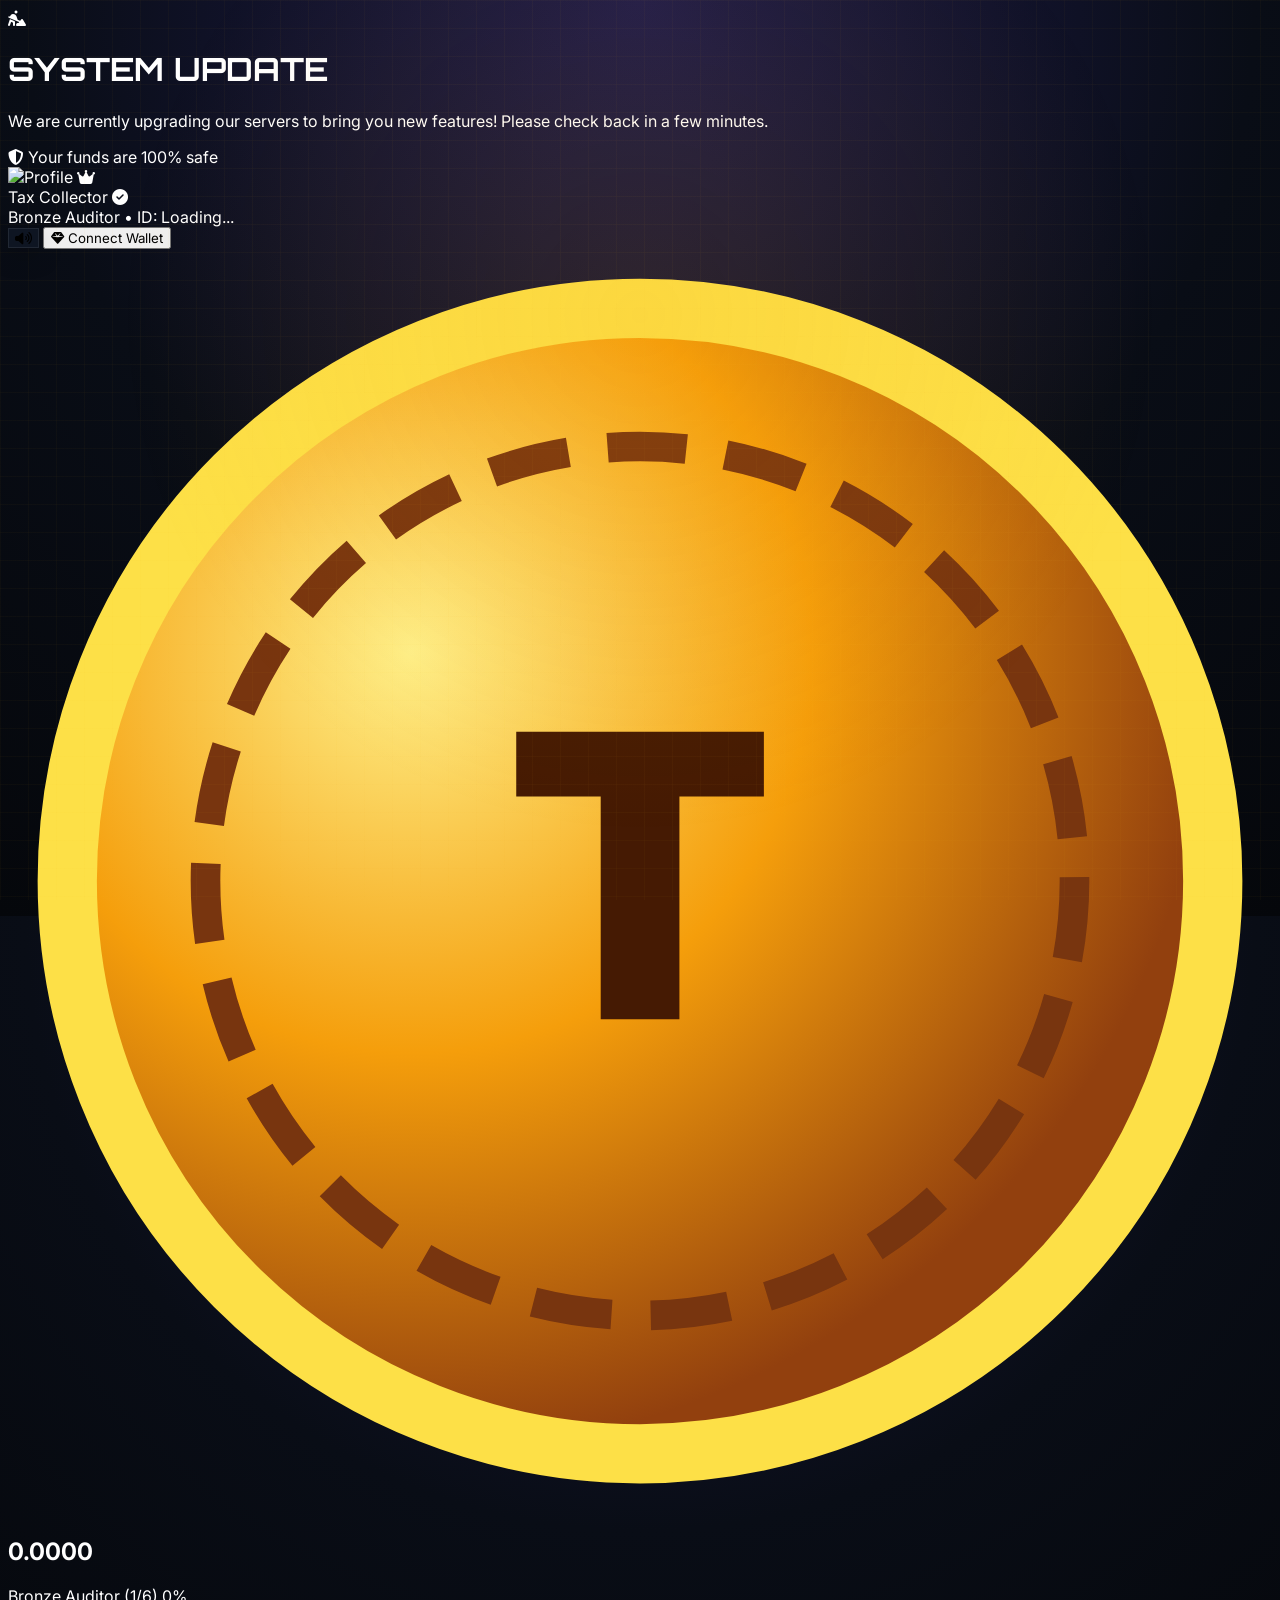
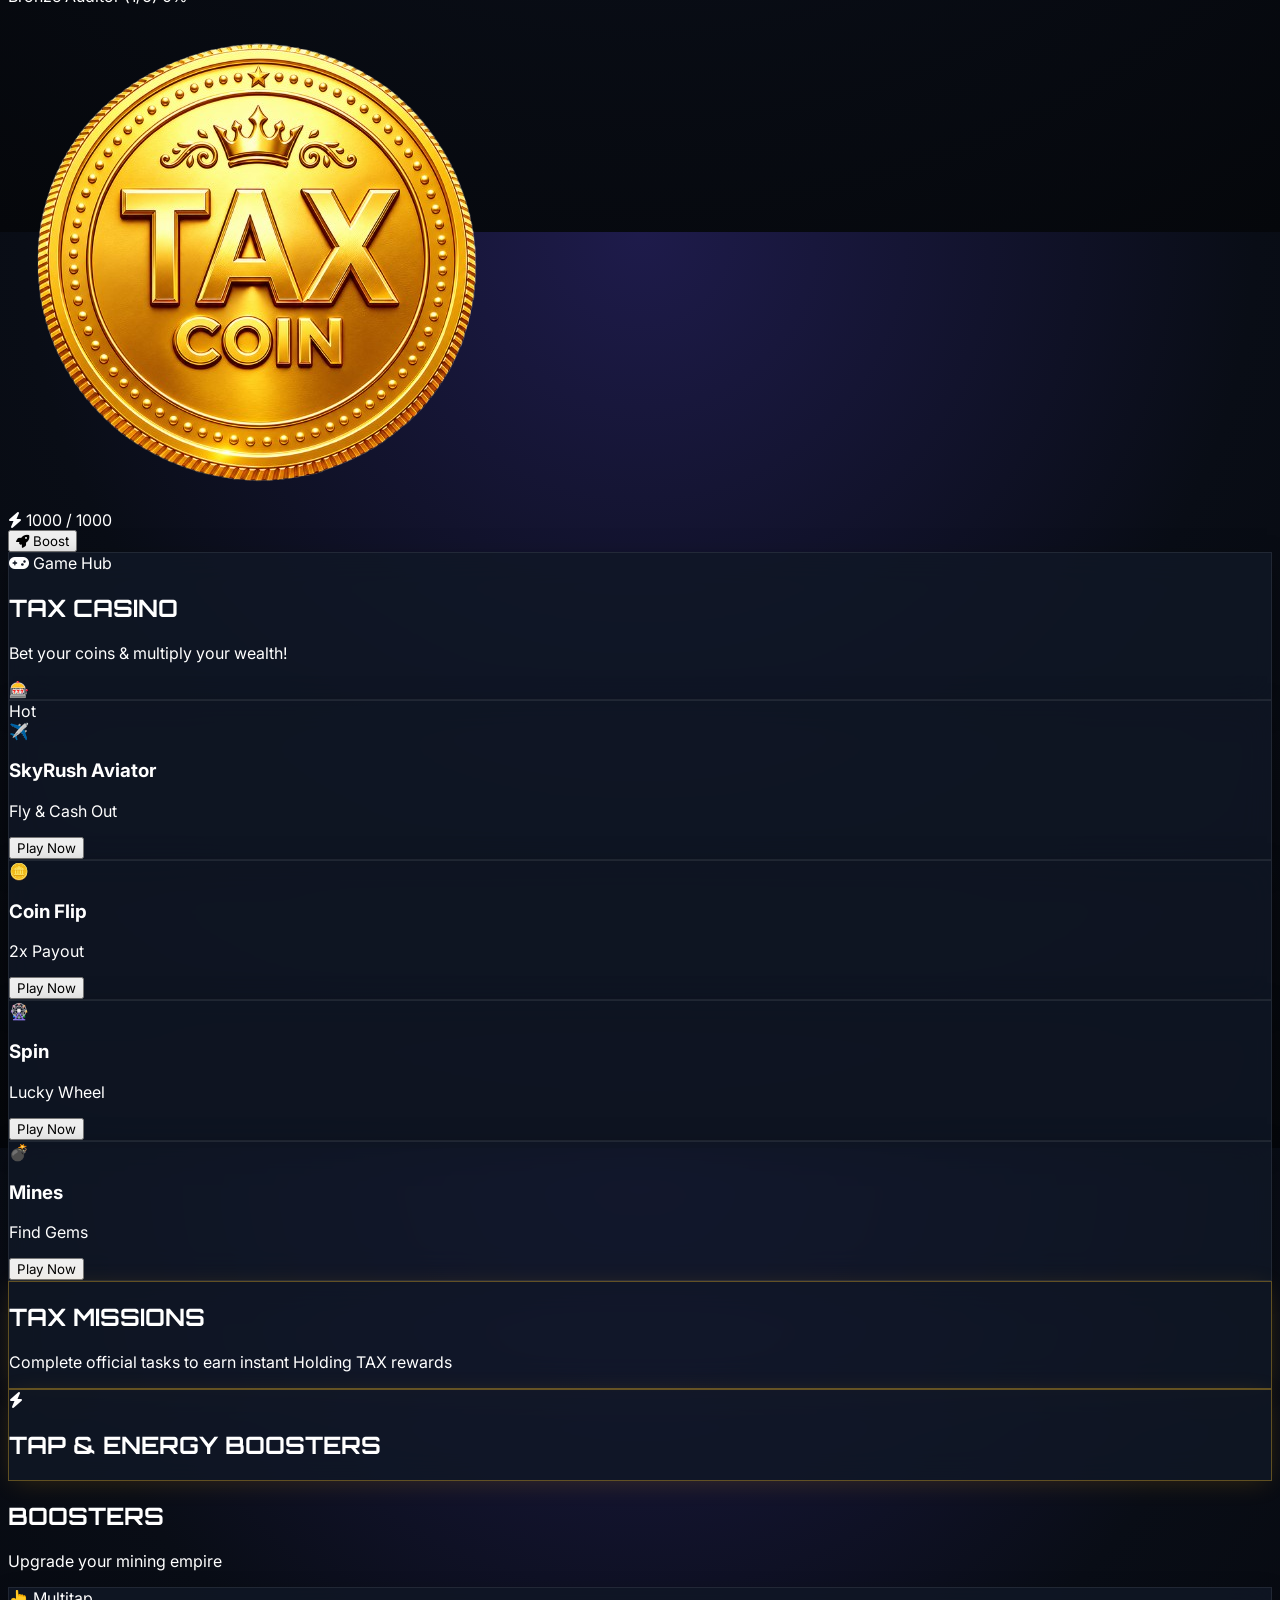
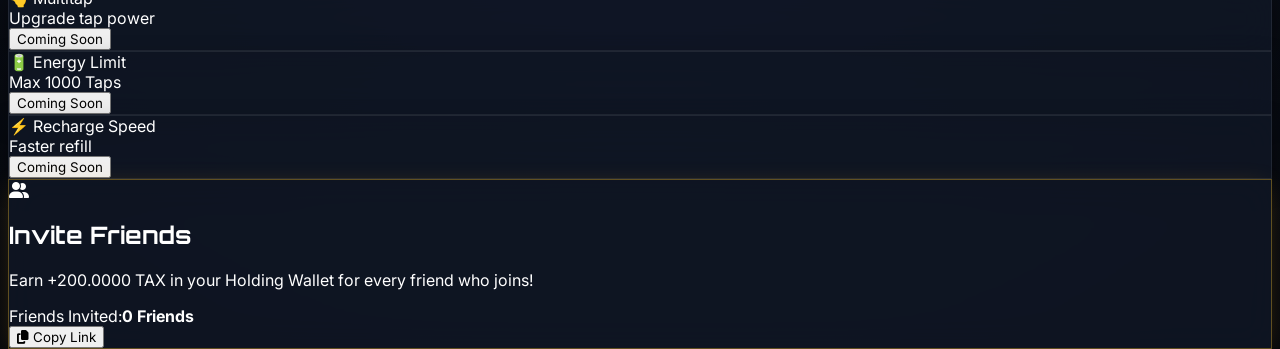
==== commit 59327968: "Update index.html" ====
--- a/index.html
+++ b/index.html
@@ -158,8 +158,8 @@
                     <div class="flex items-center gap-3 mb-3 mt-1">
                         <div class="w-12 h-12 rounded-xl bg-gradient-to-br from-rose-500 to-red-700 flex items-center justify-center text-2xl shadow-inner">✈️</div>
                         <div>
-                            <h3 class="font-black text-white text-sm">Aviator</h3>
-                            <p class="text-[9px] text-rose-400 font-bold">Crash & Win</p>
+                            <h3 class="font-black text-white text-sm">SkyRush Aviator</h3>
+                            <p class="text-[9px] text-rose-400 font-bold">Fly & Cash Out</p>
                         </div>
                     </div>
                     <button type="button" onclick="openAviatorModal()" class="w-full py-2 rounded-xl bg-rose-500/20 text-rose-400 font-black text-[11px] uppercase tracking-wider group-hover:bg-rose-500 group-hover:text-white transition">Play Now</button>
@@ -273,349 +273,4 @@
                     <button type="button" onclick="copyRefLink()" class="py-3.5 rounded-xl bg-slate-800 text-slate-300 font-bold text-xs flex items-center justify-center gap-1.5 active:scale-95 transition border border-white/10">
                         <i class="fa-solid fa-copy"></i> Copy Link
                     </button>
-                    <button type="button" onclick="shareRefLink()" class="py-3.5 rounded-xl gold-pill-btn text-sm font-black flex items-center justify-center gap-1.5 transition shadow-lg shadow-amber-500/20">
-                        <i class="fa-solid fa-share-nodes"></i> Share with Friends
-                    </button>
-                </div>
-            </div>
-
-            <div class="text-sm font-bold text-white px-2 pt-2">Final standings</div>
-            <div class="glass-card rounded-3xl p-2 mb-4">
-                <div id="leaderboard-list" class="flex flex-col"></div>
-            </div>
-        </section>
-
-        <!-- TAB 6: PROFILE -->
-        <section id="tab-profile" class="tab-page hidden space-y-2.5 pt-1">
-            <div class="text-center pb-1"><h2 class="text-xl font-extrabold text-white tracking-wide">Profile</h2></div>
-            <div onclick="copyUserId()" class="glass-card rounded-2xl p-3.5 flex items-center justify-between cursor-pointer active:scale-[0.99] transition">
-                <div class="flex items-center gap-3.5"><div class="w-11 h-11 rounded-xl bg-slate-800/90 border border-white/10 flex items-center justify-center text-sky-400 text-lg"><i class="fa-solid fa-user"></i></div><div><div class="text-sm font-bold text-white">User ID</div><div id="profile-uid-text" class="text-xs text-slate-400 font-mono mt-0.5">8683090550</div></div></div><span class="text-[11px] text-slate-500 font-semibold"><i class="fa-regular fa-copy mr-1"></i>Copy</span>
-            </div>
-            <div class="glass-card rounded-2xl p-3.5 flex items-center justify-between">
-                <div class="flex items-center gap-3.5"><div class="w-11 h-11 rounded-xl bg-slate-800/90 border border-white/10 flex items-center justify-center text-emerald-400 text-xl"><i class="fa-solid fa-square-check"></i></div><div><div class="text-sm font-bold text-white">Account Verification</div><div id="profile-verify-status" class="text-xs text-slate-400 mt-0.5">Unverified</div></div></div>
-                <button type="button" id="profile-verify-btn" onclick="openVerifyModal()" class="px-5 py-2 rounded-full gold-pill-btn text-xs transition">Verify</button>
-            </div>
-            <div class="glass-card rounded-2xl p-3.5 flex items-center justify-between">
-                <div class="flex items-center gap-3.5"><div class="w-11 h-11 rounded-xl bg-slate-800/90 border border-white/10 flex items-center justify-center text-cyan-400 text-lg"><i class="fa-solid fa-gem"></i></div><div><div class="text-sm font-bold text-white">VIP</div><div class="text-xs text-slate-400 mt-0.5">JVault Lock · Assets Bonus</div></div></div>
-                <button type="button" onclick="openVipModal()" class="px-5 py-2 rounded-full gold-pill-btn text-xs transition">Open</button>
-            </div>
-            <div class="glass-card rounded-2xl p-3.5 flex items-center justify-between">
-                <div class="flex items-center gap-3.5"><div class="w-11 h-11 rounded-xl bg-slate-800/90 border border-white/10 flex items-center justify-center text-amber-400 text-lg"><i class="fa-solid fa-sack-dollar"></i></div><div><div class="text-sm font-bold text-white">Assets</div><div class="flex items-center gap-2 mt-1 flex-wrap"><span id="profile-assets-tax" class="text-xs font-semibold text-slate-300">0.0000 TAX</span><span id="profile-assets-usd" class="px-2.5 py-0.5 rounded-full bg-emerald-500/15 border border-emerald-400/40 text-emerald-400 text-xs font-extrabold">≈ 0.000$</span></div></div></div>
-            </div>
-            <div class="glass-card rounded-2xl p-3.5 flex items-center justify-between">
-                <div class="flex items-center gap-3.5"><div class="w-11 h-11 rounded-xl bg-slate-800/90 border border-white/10 flex items-center justify-center text-amber-400 text-lg"><i class="fa-solid fa-credit-card"></i></div><div><div class="text-sm font-bold text-white">Holding Wallet</div><div id="profile-holding-tax" class="text-xs text-slate-400 mt-0.5">0 TAX</div></div></div>
-            </div>
-            <div class="glass-card rounded-2xl p-3.5 flex items-center justify-between">
-                <div class="flex items-center gap-3.5"><div class="w-11 h-11 rounded-xl bg-slate-800/90 border border-white/10 flex items-center justify-center text-slate-200 text-lg"><i class="fa-solid fa-building-columns"></i></div><div><div class="text-sm font-bold text-white">Pool Wallet</div><div class="text-xs text-slate-400 mt-0.5 leading-snug">Withdrawable<br>balance</div></div></div>
-                <div id="profile-pool-tax" class="text-base sm:text-lg font-extrabold text-emerald-400 tracking-tight">0.0000 TAX</div>
-            </div>
-            <div class="text-center pt-3 pb-1"><h3 class="text-lg font-extrabold text-white tracking-wide">Controls</h3></div>
-            <div class="glass-card rounded-2xl p-3.5 flex items-center justify-between">
-                <div class="flex items-center gap-3.5"><div class="w-11 h-11 rounded-xl bg-slate-800/90 border border-white/10 flex items-center justify-center text-sky-400 text-lg"><i class="fa-solid fa-square-arrow-up-right"></i></div><div><div class="text-sm font-bold text-white">Withdraw</div><div class="text-xs text-slate-400 mt-0.5">Transfer Pool to Wallet</div></div></div>
-                <button type="button" onclick="openWithdrawModal()" class="px-5 py-2 rounded-full gold-pill-btn text-xs transition">Withdraw</button>
-            </div>
-            <div class="glass-card rounded-2xl p-3.5 flex items-center justify-between">
-                <div class="flex items-center gap-3.5"><div class="w-11 h-11 rounded-xl bg-slate-800/90 border border-white/10 flex items-center justify-center text-slate-200 text-lg"><i class="fa-solid fa-receipt"></i></div><div><div class="text-sm font-bold text-white">History</div><div class="text-xs text-slate-400 mt-0.5">Your withdrawals</div></div></div>
-                <button type="button" onclick="openHistoryModal()" class="px-5 py-2 rounded-full gold-pill-btn text-xs transition">Open</button>
-            </div>
-        </section>
-
-    </main>
-
-    <!-- BOTTOM NAVIGATION (Clean Grid-5) -->
-    <nav class="fixed bottom-0 left-0 right-0 px-2 pb-2 pt-1.5 z-30 bg-slate-950/95 backdrop-blur-lg border-t border-white/10">
-        <div class="grid grid-cols-5 gap-1 max-w-md mx-auto items-center">
-            <button type="button" id="nav-mine" onclick="switchTab('mine')" class="nav-btn flex flex-col items-center py-1.5 rounded-xl text-amber-400 transition"><i class="fa-solid fa-hammer text-lg"></i><span class="text-[10px] font-semibold mt-0.5">Mine</span></button>
-            <button type="button" id="nav-games" onclick="switchTab('games')" class="nav-btn flex flex-col items-center py-1.5 rounded-xl text-slate-400 hover:text-white transition"><i class="fa-solid fa-gamepad text-lg"></i><span class="text-[10px] font-semibold mt-0.5">Games</span></button>
-            <button type="button" id="nav-tasks" onclick="switchTab('tasks')" class="nav-btn flex flex-col items-center py-1.5 rounded-xl text-slate-400 hover:text-white transition"><i class="fa-solid fa-clipboard-list text-lg"></i><span class="text-[10px] font-semibold mt-0.5">Tasks</span></button>
-
-            <button type="button" id="nav-friends" onclick="switchTab('friends')" class="nav-btn flex flex-col items-center py-1.5 rounded-xl text-slate-400 hover:text-white transition"><i class="fa-solid fa-user-group text-lg"></i><span class="text-[10px] font-semibold mt-0.5">Friends</span></button>
-            <button type="button" id="nav-profile" onclick="switchTab('profile')" class="nav-btn flex flex-col items-center py-1.5 rounded-xl text-slate-400 hover:text-white transition"><i class="fa-solid fa-user text-lg"></i><span class="text-[10px] font-semibold mt-0.5">Profile</span></button>
-        </div>
-    </nav>
-
-    <!-- MODALS SECTION -->
-    <div id="wallet-connect-modal" class="bottom-sheet-overlay">
-        <div class="bottom-sheet" id="wallet-sheet-1" onclick="event.stopPropagation()">
-            <div class="flex justify-between items-center mb-6"><div class="w-8 h-8"></div><div class="w-12 h-1.5 bg-slate-700 rounded-full mx-auto"></div><button onclick="closeWalletModal()" class="w-8 h-8 rounded-full bg-slate-800 text-slate-400 flex items-center justify-center"><i class="fa-solid fa-xmark"></i></button></div>
-            <div class="text-center mb-6"><h3 class="text-2xl font-bold text-white mb-2 tracking-tight">Connect your TON wallet</h3><p class="text-[13px] text-slate-400">Use Wallet in Telegram or choose<br>other application</p></div>
-            <button onclick="connectDummyWallet('Wallet in Telegram')" class="w-full py-4 bg-[#3390ec] hover:bg-[#2b7bca] rounded-2xl text-white font-bold text-[15px] flex items-center justify-center gap-3 transition"><i class="fa-solid fa-wallet text-xl"></i> Connect Wallet in Telegram</button>
-            <div class="mt-6 mb-4 text-center"><span class="text-[13px] text-slate-400">Choose other application</span></div>
-            <div class="grid grid-cols-4 gap-4 mb-2">
-                <div class="wallet-grid-item" onclick="connectDummyWallet('Tonkeeper')"><div class="wallet-icon"><img src="https://tonkeeper.com/assets/tonconnect-icon.png" alt="Tonkeeper"></div><span>Tonkeeper</span></div>
-                <div class="wallet-grid-item" onclick="connectDummyWallet('My Ton Wallet')"><div class="wallet-icon"><img src="https://mytonwallet.io/icon-256.png" alt="My Ton Wallet"></div><span>My Wallet</span></div>
-                <div class="wallet-grid-item" onclick="connectDummyWallet('Tonhub')"><div class="wallet-icon"><img src="https://tonhub.com/tonconnect-profile.png" alt="Tonhub"></div><span>Tonhub</span></div>
-                <div class="wallet-grid-item" onclick="openAllWallets()"><div class="wallet-icon bg-slate-800 border border-slate-700"><div class="grid grid-cols-2 gap-0.5 w-6 h-6"><div class="bg-purple-500 rounded-sm"></div><div class="bg-blue-400 rounded-sm"></div><div class="bg-amber-400 rounded-sm"></div><div class="bg-emerald-400 rounded-sm"></div></div></div><span>View all</span></div>
-            </div>
-            <div class="mt-6 text-center text-slate-500 text-[11px] font-bold tracking-wider flex items-center justify-center gap-1.5"><div class="w-5 h-5 rounded-full bg-blue-500 text-white flex items-center justify-center text-[10px]"><i class="fa-solid fa-gem"></i></div>TON Connect</div>
-        </div>
-    </div>
-
-    <div id="all-wallets-modal" class="bottom-sheet-overlay">
-        <div class="bottom-sheet h-[85vh] flex flex-col" id="wallet-sheet-2" onclick="event.stopPropagation()">
-            <div class="flex justify-between items-center mb-6 shrink-0"><button onclick="closeAllWallets()" class="flex items-center gap-1 text-slate-300 font-bold text-sm"><i class="fa-solid fa-chevron-left text-xs"></i> Close</button><h3 class="text-lg font-bold text-white">Wallets</h3><div class="flex gap-2"><button class="w-8 h-8 rounded-full bg-slate-800 text-slate-400 flex items-center justify-center"><i class="fa-solid fa-magnifying-glass text-xs"></i></button></div></div>
-            <div class="flex-1 overflow-y-auto pb-6">
-                <div class="grid grid-cols-4 gap-y-6 gap-x-2">
-                    <div class="wallet-grid-item" onclick="connectDummyWallet('Wallet in Telegram')"><div class="wallet-icon bg-[#3390ec]"><i class="fa-solid fa-wallet"></i><div class="wallet-badge"><i class="fa-brands fa-telegram text-[10px]"></i></div></div><span class="text-center">Wallet in<br>Telegram</span></div>
-                    <div class="wallet-grid-item" onclick="connectDummyWallet('Tonkeeper')"><div class="wallet-icon"><img src="https://tonkeeper.com/assets/tonconnect-icon.png"></div><span>Tonkeeper</span></div>
-                    <div class="wallet-grid-item" onclick="connectDummyWallet('My Ton Wallet')"><div class="wallet-icon"><img src="https://mytonwallet.io/icon-256.png"></div><span>My Wallet</span></div>
-                    <div class="wallet-grid-item" onclick="connectDummyWallet('Tonhub')"><div class="wallet-icon"><img src="https://tonhub.com/tonconnect-profile.png"></div><span>Tonhub</span></div>
-                    <div class="wallet-grid-item" onclick="connectDummyWallet('Bitget Wallet')"><div class="wallet-icon bg-cyan-500 text-black"><i class="fa-solid fa-angle-right font-black"></i></div><span>Bitget Wallet</span></div>
-                    <div class="wallet-grid-item" onclick="connectDummyWallet('Binance')"><div class="wallet-icon bg-[#fcd535] text-black"><i class="fa-brands fa-bitcoin"></i></div><span>Binance Web3</span></div>
-                    <div class="wallet-grid-item" onclick="connectDummyWallet('OKX Wallet')"><div class="wallet-icon bg-white text-black"><i class="fa-solid fa-check-to-slot"></i></div><span>OKX Wallet</span></div>
-                    <div class="wallet-grid-item" onclick="connectDummyWallet('Trust Wallet')"><div class="wallet-icon bg-blue-500"><i class="fa-solid fa-shield"></i></div><span>Trust Wallet</span></div>
-                </div>
-            </div>
-        </div>
-    </div>
-
-    <!-- DISCONNECT MODAL -->
-    <div id="disconnect-modal" class="fixed inset-0 bg-black/80 backdrop-blur-md z-50 hidden items-center justify-center p-4">
-        <div class="glass-card gold-border-glow rounded-3xl max-w-sm w-full p-5 space-y-4 relative text-center">
-            <button type="button" onclick="closeDisconnectModal()" class="absolute top-3.5 right-3.5 w-8 h-8 rounded-full bg-slate-800 text-slate-400 hover:text-white flex items-center justify-center"><i class="fa-solid fa-xmark"></i></button>
-            <div class="w-12 h-12 rounded-2xl bg-red-500/20 border border-red-400/40 flex items-center justify-center text-red-400 text-2xl mx-auto"><i class="fa-solid fa-wallet"></i></div>
-            <div>
-                <h3 class="text-base font-extrabold text-white">Wallet Connected</h3>
-                <p id="connected-wallet-address" class="text-xs text-amber-400 mt-1 font-mono break-all"></p>
-            </div>
-            <div class="grid grid-cols-2 gap-2 mt-2">
-                <button type="button" onclick="closeDisconnectModal()" class="py-2.5 rounded-xl bg-slate-800 text-white font-bold text-xs">Cancel</button>
-                <button type="button" onclick="disconnectWallet()" class="py-2.5 rounded-xl bg-red-600 hover:bg-red-500 text-white font-bold text-xs">Disconnect</button>
-            </div>
-        </div>
-    </div>
-
-        <!-- ========================================== -->
-    <!-- GAME MODAL: AVIATOR -->
-    <!-- ========================================== -->
-    <div id="aviator-modal" class="hidden fixed inset-0 z-[100] bg-slate-950/95 backdrop-blur-md flex-col items-center justify-center p-2 sm:p-4">
-        
-        <div class="w-full max-w-md bg-slate-900 border border-slate-700 rounded-3xl overflow-hidden flex flex-col shadow-[0_0_50px_rgba(225,29,72,0.15)] relative">
-            
-            <!-- Top Header -->
-            <div class="px-4 py-3 border-b border-slate-800 flex items-center justify-between bg-slate-950/50">
-                <div class="flex items-center gap-2">
-                    <div class="w-8 h-8 rounded-lg bg-rose-500/20 flex items-center justify-center text-rose-500 border border-rose-500/30">✈️</div>
-                    <h3 class="font-black text-white text-lg tracking-wider font-cyber">AVIATOR</h3>
-                </div>
-                <div class="flex items-center gap-3">
-                    <div class="text-right">
-                        <div class="text-[9px] text-slate-400 font-bold uppercase">Balance</div>
-                        <div id="aviator-pool-bal" class="text-xs font-black text-amber-400 font-mono">0.00 TAX</div>
-                    </div>
-                    <button onclick="closeAviatorModal()" class="w-8 h-8 rounded-full bg-slate-800 text-slate-400 flex items-center justify-center hover:bg-rose-500 hover:text-white transition active:scale-90">
-                        <i class="fa-solid fa-xmark text-lg"></i>
-                    </button>
-                </div>
-            </div>
-
-            <!-- Multiplier History -->
-            <div class="w-full h-9 bg-slate-950 flex items-center gap-2 px-3 overflow-x-auto no-scrollbar border-b border-slate-800" id="aviator-history-bar">
-                <!-- JS will add multiplier pills here -->
-            </div>
-
-            <!-- Game Canvas Area -->
-            <div class="w-full h-52 sm:h-60 bg-slate-950 relative overflow-hidden flex items-center justify-center">
-                <div class="absolute inset-0 opacity-20" style="background-image: linear-gradient(#334155 1px, transparent 1px), linear-gradient(90deg, #334155 1px, transparent 1px); background-size: 20px 20px;"></div>
-                
-                <canvas id="aviator-canvas" class="absolute inset-0 w-full h-full z-10"></canvas>
-                
-                <div class="absolute inset-0 z-20 flex flex-col items-center justify-center pointer-events-none">
-                    <div id="aviator-status-badge" class="text-xs font-bold uppercase tracking-widest text-amber-400 mb-1 flex items-center gap-1.5 drop-shadow">
-                        <span id="aviator-status-text">⏳ WAITING...</span>
-                    </div>
-                    <div id="aviator-multiplier-display" class="font-cyber font-black text-6xl text-white tracking-tight drop-shadow-[0_4px_25px_rgba(245,158,11,0.5)]">
-                        1.00x
-                    </div>
-                </div>
-            </div>
-
-            <!-- Betting Controls -->
-            <div class="p-4 bg-slate-900 border-t border-slate-700">
-                
-                <div class="flex items-center justify-between mb-3 bg-slate-950 p-2.5 rounded-xl border border-slate-800">
-                    <div class="flex items-center gap-2">
-                        <label class="relative inline-flex items-center cursor-pointer">
-                            <input type="checkbox" id="aviator-auto-toggle" class="sr-only peer">
-                            <div class="w-9 h-5 bg-slate-700 peer-focus:outline-none rounded-full peer peer-checked:after:translate-x-full peer-checked:after:border-white after:content-[''] after:absolute after:top-[2px] after:left-[2px] after:bg-white after:border-slate-300 after:border after:rounded-full after:h-4 after:w-4 after:transition-all peer-checked:bg-amber-500"></div>
-                        </label>
-                        <span class="text-[10px] font-bold text-slate-400 uppercase">Auto Cashout</span>
-                    </div>
-                    <div class="flex items-center gap-1.5">
-                        <span class="text-[10px] font-bold text-slate-500">@</span>
-                        <input type="number" id="aviator-auto-val" value="2.00" step="0.1" class="w-16 bg-slate-800 border border-slate-600 rounded-lg text-center text-xs font-bold text-white py-1 focus:outline-none focus:border-amber-500">
-                        <span class="text-xs text-amber-400 font-bold">x</span>
-                    </div>
-                </div>
-
-                <div class="flex items-center gap-2 mb-4">
-                    <button onclick="halveAviatorBet()" class="w-10 h-10 rounded-xl bg-slate-800 border border-slate-700 text-slate-300 font-bold active:scale-95">/2</button>
-                    <div class="flex-1 relative">
-                        <input type="number" id="aviator-bet-input" value="100" class="w-full h-10 bg-slate-950 border border-slate-600 rounded-xl text-center text-sm font-black text-white focus:outline-none focus:border-amber-500" placeholder="Bet amount">
-                        <div class="absolute right-3 top-1/2 -translate-y-1/2 text-[10px] text-amber-500 font-bold">TAX</div>
-                    </div>
-                    <button onclick="doubleAviatorBet()" class="w-10 h-10 rounded-xl bg-slate-800 border border-slate-700 text-slate-300 font-bold active:scale-95">x2</button>
-                    <button onclick="setAviatorBetMax()" class="w-12 h-10 rounded-xl bg-amber-500/20 border border-amber-500/40 text-amber-400 font-bold text-[10px] uppercase active:scale-95">Max</button>
-                </div>
-
-                <button id="aviator-action-btn" onclick="handleAviatorAction()" class="w-full py-4 rounded-xl bg-gradient-to-r from-emerald-500 to-emerald-600 text-slate-900 font-black text-sm uppercase tracking-widest shadow-lg shadow-emerald-500/20 active:scale-95 transition">
-                    <span id="aviator-btn-label">BET 100 TAX</span>
-                </button>
-                
-                <div id="aviator-potential-win" class="text-center text-[11px] font-bold text-amber-400 mt-2.5 h-4">
-                    Win: +0.00 TAX
-                </div>
-            </div>
-
-        </div>
-    </div>
-
-
-    <!-- MINES MODAL -->
-    <div id="mines-modal" class="fixed inset-0 bg-black/85 backdrop-blur-md z-50 hidden flex-col justify-between p-3 sm:p-4 overflow-y-auto">
-        <div class="max-w-md w-full mx-auto flex flex-col h-full justify-between space-y-2.5">
-            <div class="glass-card rounded-2xl p-3 flex items-center justify-between border border-emerald-500/30">
-                <div class="flex items-center gap-2.5"><div class="w-11 h-11 rounded-2xl bg-gradient-to-tr from-emerald-600 to-teal-500 flex items-center justify-center text-white text-xl shadow-lg shadow-emerald-500/40"><i class="fa-solid fa-gem text-amber-300"></i></div><div><div class="flex items-center gap-2"><span class="font-cyber font-extrabold text-sm text-white tracking-wide">TAX MINES</span></div><div class="text-[11px] text-slate-400">Find TAX Gems & avoid the Treasury Bombs!</div></div></div>
-                <button type="button" onclick="closeMinesModal()" class="w-9 h-9 rounded-xl bg-slate-800/90 text-slate-300 hover:text-white flex items-center justify-center active:scale-90 transition"><i class="fa-solid fa-xmark text-sm"></i></button>
-            </div>
-            <div class="grid grid-cols-3 gap-2 shrink-0">
-                <div class="glass-card rounded-xl p-2 text-center border-t border-emerald-500/30"><div class="text-[10px] text-slate-400 font-medium">Gems Found</div><div class="text-xs font-black text-emerald-400 flex items-center justify-center gap-1 mt-0.5"><i class="fa-solid fa-gem text-[10px]"></i><span id="mines-gems-count">0 / 22</span></div></div>
-                <div class="glass-card rounded-xl p-2 text-center border-t border-amber-500/30"><div class="text-[10px] text-slate-400 font-medium">Multiplier</div><div class="text-sm font-cyber font-black text-amber-400 mt-0.5" id="mines-current-mult">1.00x</div></div>
-                <div class="glass-card rounded-xl p-2 text-center border-t border-cyan-500/30"><div class="text-[10px] text-slate-400 font-medium">Next Gem</div><div class="text-xs font-black text-cyan-400 mt-0.5" id="mines-next-mult">1.10x</div></div>
-            </div>
-            <div class="glass-card rounded-2xl border border-emerald-500/20 mines-grid-bg p-3 relative flex flex-col items-center justify-center"><div id="mines-grid" class="grid grid-cols-5 gap-2 w-full max-w-[320px] aspect-square"></div></div>
-            <div class="glass-card rounded-2xl p-3.5 space-y-2.5 border border-white/10">
-                <div class="grid grid-cols-2 gap-2">
-                    <div><div class="flex items-center bg-slate-900/90 rounded-xl border border-slate-700/80 px-2 py-1"><input id="mines-bet-input" type="number" step="any" value="25" min="1" class="w-full bg-transparent text-amber-400 font-cyber font-bold text-sm focus:outline-none"><div class="flex items-center gap-1 text-[11px] font-bold text-slate-400 ml-1"><button type="button" onclick="halveMinesBet()" class="px-1.5 py-0.5 rounded hover:bg-slate-800 text-slate-300 active:scale-90 transition">½</button><button type="button" onclick="doubleMinesBet()" class="px-1.5 py-0.5 rounded hover:bg-slate-800 text-slate-300 active:scale-90 transition">2x</button></div></div></div>
-                    <div><div class="flex items-center bg-slate-900/90 rounded-xl border border-slate-700/80 px-2.5 py-1"><select id="mines-count-select" onchange="changeMinesCount()" class="w-full bg-transparent text-rose-400 font-cyber font-bold text-sm focus:outline-none cursor-pointer"><option value="1" class="bg-slate-900 text-white">1 Mine</option><option value="3" selected class="bg-slate-900 text-white">3 Mines</option><option value="5" class="bg-slate-900 text-white">5 Mines</option><option value="10" class="bg-slate-900 text-white">10 Mines</option><option value="20" class="bg-slate-900 text-white">20 Mines (Insane)</option></select></div></div>
-                </div>
-                <button type="button" id="mines-action-btn" onclick="handleMinesAction()" class="w-full py-3.5 rounded-xl gold-pill-btn text-sm font-black tracking-wide flex items-center justify-center gap-2 transition"><i class="fa-solid fa-play"></i><span id="mines-btn-label">START GAME (25 TAX)</span></button>
-            </div>
-        </div>
-    </div>
-
-    <!-- COIN FLIP MODAL -->
-    <div id="coinflip-modal" class="fixed inset-0 bg-black/85 backdrop-blur-md z-50 hidden flex-col justify-between p-4 overflow-y-auto">
-        <div class="glass-card gold-border-glow rounded-3xl max-w-sm w-full mx-auto p-5 my-auto text-center space-y-3.5 relative">
-            <button type="button" onclick="closeCoinFlipModal()" class="absolute top-3.5 right-3.5 w-8 h-8 rounded-full bg-slate-800 text-slate-400 hover:text-white flex items-center justify-center"><i class="fa-solid fa-xmark"></i></button>
-            <div><div class="flex items-center justify-center gap-1.5 text-xs font-bold text-amber-400 uppercase tracking-widest font-cyber"><i class="fa-solid fa-coins"></i> TAX COIN FLIP</div><h3 class="text-base font-black text-white mt-0.5">Double Your TAX (1.95x Win)</h3></div>
-            <div class="w-32 h-32 mx-auto my-2 flex items-center justify-center perspective-1000"><div id="flip-coin-visual" class="w-28 h-28 rounded-full bg-gradient-to-tr from-amber-500 via-yellow-400 to-amber-700 p-1 shadow-[0_0_35px_rgba(245,158,11,0.5)] flex items-center justify-center transition-all duration-700"><div class="w-full h-full rounded-full bg-slate-950 border-2 border-amber-300 flex flex-col items-center justify-center text-amber-400 font-cyber"><span id="flip-coin-symbol" class="text-3xl font-black">TAX</span></div></div></div>
-            <div class="grid grid-cols-2 gap-2">
-                <button type="button" onclick="setCoinFlipChoice('heads')" id="flip-choice-heads" class="py-2.5 rounded-xl border border-amber-400 bg-amber-500/20 text-amber-300 font-black text-xs flex items-center justify-center gap-1.5 transition"><i class="fa-solid fa-crown"></i> HEADS</button>
-                <button type="button" onclick="setCoinFlipChoice('tails')" id="flip-choice-tails" class="py-2.5 rounded-xl border border-white/10 bg-slate-900 text-slate-400 font-bold text-xs flex items-center justify-center gap-1.5 transition"><i class="fa-solid fa-shield-halved"></i> TAILS</button>
-            </div>
-            <div>
-                <div class="flex justify-between text-[11px] font-bold text-slate-300 mb-1"><span>BET AMOUNT (TAX)</span><span class="text-amber-400">Win: <strong id="flip-win-preview">48.75 TAX</strong></span></div>
-                <div class="flex items-center bg-slate-900 rounded-xl border border-slate-700 px-3 py-1.5"><input id="flip-bet-input" oninput="updateFlipWinPreview()" type="number" step="any" value="25" min="1" class="w-full bg-transparent text-amber-400 font-cyber font-bold text-sm focus:outline-none"></div>
-            </div>
-            <button type="button" id="flip-action-btn" onclick="flipCoinNow()" class="w-full py-3.5 rounded-xl gold-pill-btn text-sm font-black tracking-wide flex items-center justify-center gap-2 transition"><i class="fa-solid fa-rotate"></i><span id="flip-btn-label">FLIP COIN (25 TAX)</span></button>
-        </div>
-    </div>
-
-    <!-- SPIN WHEEL MODAL -->
-    <div id="spin-modal" class="fixed inset-0 bg-black/80 backdrop-blur-md z-50 hidden items-center justify-center p-4">
-        <div class="glass-card gold-border-glow rounded-3xl max-w-sm w-full p-5 text-center relative">
-            <button type="button" onclick="closeSpinModal()" class="absolute top-3.5 right-3.5 w-8 h-8 rounded-full bg-slate-800 text-slate-400 hover:text-white flex items-center justify-center"><i class="fa-solid fa-xmark"></i></button>
-            <h3 class="text-lg font-black text-amber-400 font-cyber">TAX REFUND WHEEL</h3>
-            <p class="text-[11px] text-slate-300 mt-1" id="spin-desc">Cost: <strong class="text-amber-400">25 TAX</strong> | <span class="text-emerald-400 font-bold">1 Free Spin Every 12 Hours!</span></p>
-
-            <div class="relative w-64 h-64 mx-auto my-6 flex items-center justify-center">
-                <div class="absolute -top-4 z-20 text-white text-3xl drop-shadow-[0_0_8px_rgba(255,255,255,0.8)]"><i class="fa-solid fa-caret-down"></i></div>
-                <div id="wheel-el" class="w-full h-full wheel-9-slices shadow-[0_0_40px_rgba(245,158,11,0.3)] border-4 border-slate-900 relative">
-                    <div class="wheel-slice-text" style="transform: rotate(20deg) translate(36px, -50%);">*0<span class="slice-sub">TAX</span></div>
-                    <div class="wheel-slice-text" style="transform: rotate(60deg) translate(36px, -50%);">*0.5<span class="slice-sub">TAX</span></div>
-                    <div class="wheel-slice-text" style="transform: rotate(100deg) translate(36px, -50%);">*1<span class="slice-sub">TAX</span></div>
-                    <div class="wheel-slice-text" style="transform: rotate(140deg) translate(36px, -50%);">*1.5<span class="slice-sub">TAX</span></div>
-                    <div class="wheel-slice-text" style="transform: rotate(180deg) translate(36px, -50%);">*2<span class="slice-sub">TAX</span></div>
-                    <div class="wheel-slice-text" style="transform: rotate(220deg) translate(36px, -50%);">*3<span class="slice-sub">TAX</span></div>
-                    <div class="wheel-slice-text" style="transform: rotate(260deg) translate(36px, -50%);">*5<span class="slice-sub">TAX</span></div>
-                    <div class="wheel-slice-text" style="transform: rotate(300deg) translate(36px, -50%);">*7.5<span class="slice-sub">TAX</span></div>
-                    <div class="wheel-slice-text" style="transform: rotate(340deg) translate(36px, -50%);">*10<span class="slice-sub">TAX</span></div>
-                    <div class="absolute inset-0 m-auto w-12 h-12 bg-slate-900 rounded-full border-[3px] border-amber-400 shadow-inner flex items-center justify-center"><i class="fa-solid fa-dharmachakra text-amber-400 text-lg"></i></div>
-                </div>
-            </div>
-            <button type="button" id="btn-spin-action" onclick="spinWheelNow()" class="w-full py-3.5 rounded-xl gold-pill-btn text-sm font-black tracking-wide">SPIN (25 TAX)</button>
-        </div>
-    </div>
-
-    <!-- VERIFY MODAL -->
-    <div id="verify-modal" class="fixed inset-0 bg-black/80 backdrop-blur-md z-50 hidden items-center justify-center p-4">
-        <div class="glass-card gold-border-glow rounded-3xl max-w-sm w-full p-5 space-y-4 relative text-center">
-            <button type="button" onclick="closeVerifyModal()" class="absolute top-3.5 right-3.5 w-8 h-8 rounded-full bg-slate-800 text-slate-400 hover:text-white flex items-center justify-center"><i class="fa-solid fa-xmark"></i></button>
-            <div class="w-12 h-12 rounded-2xl bg-emerald-500/20 border border-emerald-400/40 flex items-center justify-center text-emerald-400 text-2xl mx-auto"><i class="fa-solid fa-square-check"></i></div>
-            <div><h3 class="text-base font-extrabold text-white">Account Verification</h3><p class="text-xs text-slate-300 mt-1">Connect your TON Wallet in Header to unlock withdrawals & get <span class="text-amber-400 font-bold">+250.0000 TAX</span> bonus to Holding!</p></div>
-            <button type="button" onclick="openWalletModal(); closeVerifyModal();" class="w-full py-3 rounded-xl bg-[#3390ec] text-white font-bold text-sm">Connect Wallet to Verify</button>
-        </div>
-    </div>
-
-    <!-- VIP MODAL -->
-    <div id="vip-modal" class="fixed inset-0 bg-black/80 backdrop-blur-md z-50 hidden items-center justify-center p-4">
-        <div class="glass-card gold-border-glow rounded-3xl max-w-sm w-full p-5 space-y-4 relative text-center">
-            <button type="button" onclick="closeVipModal()" class="absolute top-3.5 right-3.5 w-8 h-8 rounded-full bg-slate-800 text-slate-400 hover:text-white flex items-center justify-center"><i class="fa-solid fa-xmark"></i></button>
-            <div class="w-12 h-12 rounded-2xl bg-cyan-500/20 border border-cyan-400/40 flex items-center justify-center text-cyan-400 text-2xl mx-auto"><i class="fa-solid fa-gem"></i></div>
-            <div><h3 class="text-base font-extrabold text-white">VIP · JVault Lock</h3><p class="text-xs text-slate-300 mt-1">Lock TAX from your Pool Wallet into your <span class="text-amber-400 font-bold">Holding Wallet</span> to get an instant <span class="text-emerald-400 font-bold">+25% Assets Bonus</span>!</p></div>
-            <div class="bg-slate-900/90 rounded-xl p-3 border border-white/5 space-y-1.5 text-xs">
-                <div class="flex justify-between"><span class="text-slate-400">Pool Wallet Available:</span><strong id="vip-modal-pool" class="text-emerald-400">0.0000 TAX</strong></div>
-                <div class="flex justify-between"><span class="text-slate-400">Holding Wallet Locked:</span><strong id="vip-modal-holding" class="text-amber-400">0 TAX</strong></div>
-            </div>
-            <div class="grid grid-cols-2 gap-2">
-                <button type="button" onclick="lockCoinsInVipVault(200)" class="py-2.5 rounded-xl gold-pill-btn text-xs">Lock 200 (+25%)</button>
-                <button type="button" onclick="unlockVipVault()" class="py-2.5 rounded-xl bg-slate-800 border border-white/10 text-slate-200 font-bold text-xs active:scale-95 transition">Unlock to Pool</button>
-            </div>
-        </div>
-    </div>
-
-    <!-- WITHDRAW MODAL -->
-    <div id="withdraw-modal" class="fixed inset-0 bg-black/80 backdrop-blur-md z-50 hidden items-center justify-center p-4">
-        <div class="glass-card gold-border-glow rounded-3xl max-w-sm w-full p-5 space-y-3.5 relative">
-            <button type="button" onclick="closeWithdrawModal()" class="absolute top-3.5 right-3.5 w-8 h-8 rounded-full bg-slate-800 text-slate-400 hover:text-white flex items-center justify-center"><i class="fa-solid fa-xmark"></i></button>
-            <div class="flex items-center gap-2.5 border-b border-white/10 pb-2.5"><div class="w-10 h-10 rounded-xl bg-sky-500/20 border border-sky-400/40 flex items-center justify-center text-sky-400 text-lg"><i class="fa-solid fa-square-arrow-up-right"></i></div><div><h3 class="text-sm font-extrabold text-white">Transfer Pool to Wallet</h3><p class="text-[11px] text-emerald-400 font-semibold">Live Rate: 1,000 TAX ≈ <span id="withdraw-live-rate">$0.636</span> USDT</p></div></div>
-            <div>
-                <label class="text-[11px] text-slate-400 font-bold uppercase tracking-wider block mb-1.5">1. Select Payout Network</label>
-                <div class="grid grid-cols-3 gap-2"><button type="button" onclick="selectWithdrawMethod('TON')" id="method-TON" class="py-2 px-2 rounded-xl text-xs font-extrabold border border-amber-400 bg-amber-500/20 text-amber-300 flex items-center justify-center gap-1.5 transition"><i class="fa-solid fa-gem"></i> TON</button><button type="button" onclick="selectWithdrawMethod('USDT')" id="method-USDT" class="py-2 px-2 rounded-xl text-xs font-bold border border-white/10 bg-slate-900/80 text-slate-400 flex items-center justify-center gap-1.5 transition"><i class="fa-solid fa-dollar-sign"></i> USDT</button><button type="button" onclick="selectWithdrawMethod('UPI')" id="method-UPI" class="py-2 px-2 rounded-xl text-xs font-bold border border-white/10 bg-slate-900/80 text-slate-400 flex items-center justify-center gap-1.5 transition"><i class="fa-solid fa-building-columns"></i> UPI</button></div>
-            </div>
-            <div><label id="withdraw-address-label" class="text-[11px] text-slate-400 font-bold uppercase tracking-wider block mb-1">2. Destination TON Wallet Address</label><input id="withdraw-address-input" type="text" placeholder="Enter UQ... / EQ... TON Address" class="w-full px-3.5 py-2.5 rounded-xl bg-slate-900 border border-slate-700 text-xs text-white focus:outline-none focus:border-amber-400 font-mono"></div>
-            <div>
-                <div class="flex justify-between items-center mb-1"><label class="text-[11px] text-slate-400 font-bold uppercase tracking-wider">3. Amount (Min 100 TAX)</label><span class="text-[11px] text-slate-400">Pool: <strong id="withdraw-avail-bal" class="text-emerald-400">0.0000 TAX</strong></span></div>
-                <div class="flex gap-1.5"><input id="withdraw-amount-input" oninput="updateWithdrawPreview()" type="number" step="any" placeholder="Min 100" class="flex-1 px-3.5 py-2.5 rounded-xl bg-slate-900 border border-slate-700 text-xs text-white font-bold focus:outline-none focus:border-amber-400"><button type="button" onclick="setWithdrawPercent(1)" class="px-3 py-2 rounded-xl bg-amber-500/20 text-[11px] font-extrabold text-amber-400 border border-amber-400/40">MAX</button></div>
-            </div>
-            <div class="bg-slate-900/95 rounded-xl p-3 border border-white/5 flex items-center justify-between"><span class="text-xs text-slate-400 font-medium">You Will Receive:</span><span id="withdraw-estimate-display" class="text-sm font-black text-emerald-400">0.000 TON (≈ $0.000)</span></div>
-            <button type="button" onclick="submitWithdrawal()" class="w-full py-3 rounded-xl gold-pill-btn text-xs uppercase tracking-wider">Withdraw Now</button>
-        </div>
-    </div>
-
-    <!-- HISTORY MODAL -->
-    <div id="history-modal" class="fixed inset-0 bg-black/80 backdrop-blur-md z-50 hidden items-center justify-center p-4">
-        <div class="glass-card gold-border-glow rounded-3xl max-w-sm w-full p-5 space-y-3.5 relative">
-            <button type="button" onclick="closeHistoryModal()" class="absolute top-3.5 right-3.5 w-8 h-8 rounded-full bg-slate-800 text-slate-400 hover:text-white flex items-center justify-center"><i class="fa-solid fa-xmark"></i></button>
-            <div class="flex items-center justify-between border-b border-white/10 pb-2.5 pr-8"><h3 class="text-sm font-extrabold text-white flex items-center gap-2"><i class="fa-solid fa-receipt text-amber-400"></i> Your Withdrawals</h3><span id="withdraw-count-badge" class="text-[10px] text-emerald-400 font-bold">0 Requests</span></div>
-            <div id="withdraw-history-list" class="space-y-2 max-h-64 overflow-y-auto pr-1"></div>
-        </div>
-    </div>
-
-    <!-- TOAST NOTIFICATION -->
-    <div id="toast-box" class="fixed top-4 left-1/2 -translate-x-1/2 z-[100] pointer-events-none opacity-0 transition-all duration-300 transform -translate-y-4 w-max max-w-[90vw]">
-        <div class="px-4 py-2.5 rounded-2xl bg-slate-900/95 border border-amber-400/50 shadow-2xl flex items-center gap-2 text-xs font-bold text-white">
-            <i id="toast-icon" class="fa-solid fa-circle-check text-amber-400"></i><span id="toast-msg">Notification</span>
-        </div>
-    </div>
-
-    <!-- ============================================== -->
-    <!-- LOAD ALL SCRIPTS (Cache Bypassed v7) -->
-    <!-- ============================================== -->
-    <script defer src="js/core/state.js?v=7"></script>
-    <script defer src="js/core/ui.js?v=7"></script>
-    <script defer src="js/features/wallet.js?v=7"></script>
-    <script defer src="js/features/mining.js?v=7"></script>
-    <script defer src="js/features/boost.js?v=7"></script>
-    <script defer src="js/features/profile.js?v=7"></script>
-    
-    <script defer src="js/games/aviator.js?v=7"></script>
-    <script defer src="js/games/mines.js?v=7"></script>
-    <script defer src="js/games/coinflip.js?v=7"></script>
-    <script defer src="js/games/spin.js?v=7"></script>
-    
-    <script type="module" defer src="js/core/firebase.js?v=7"></script>
-
-</body>
-</html>
+                    <button type="button" onclick="shareRefLink()" class="py-3.5 rounded-xl gold-pill-btn text-sm font-black flex items-center justify-center gap-
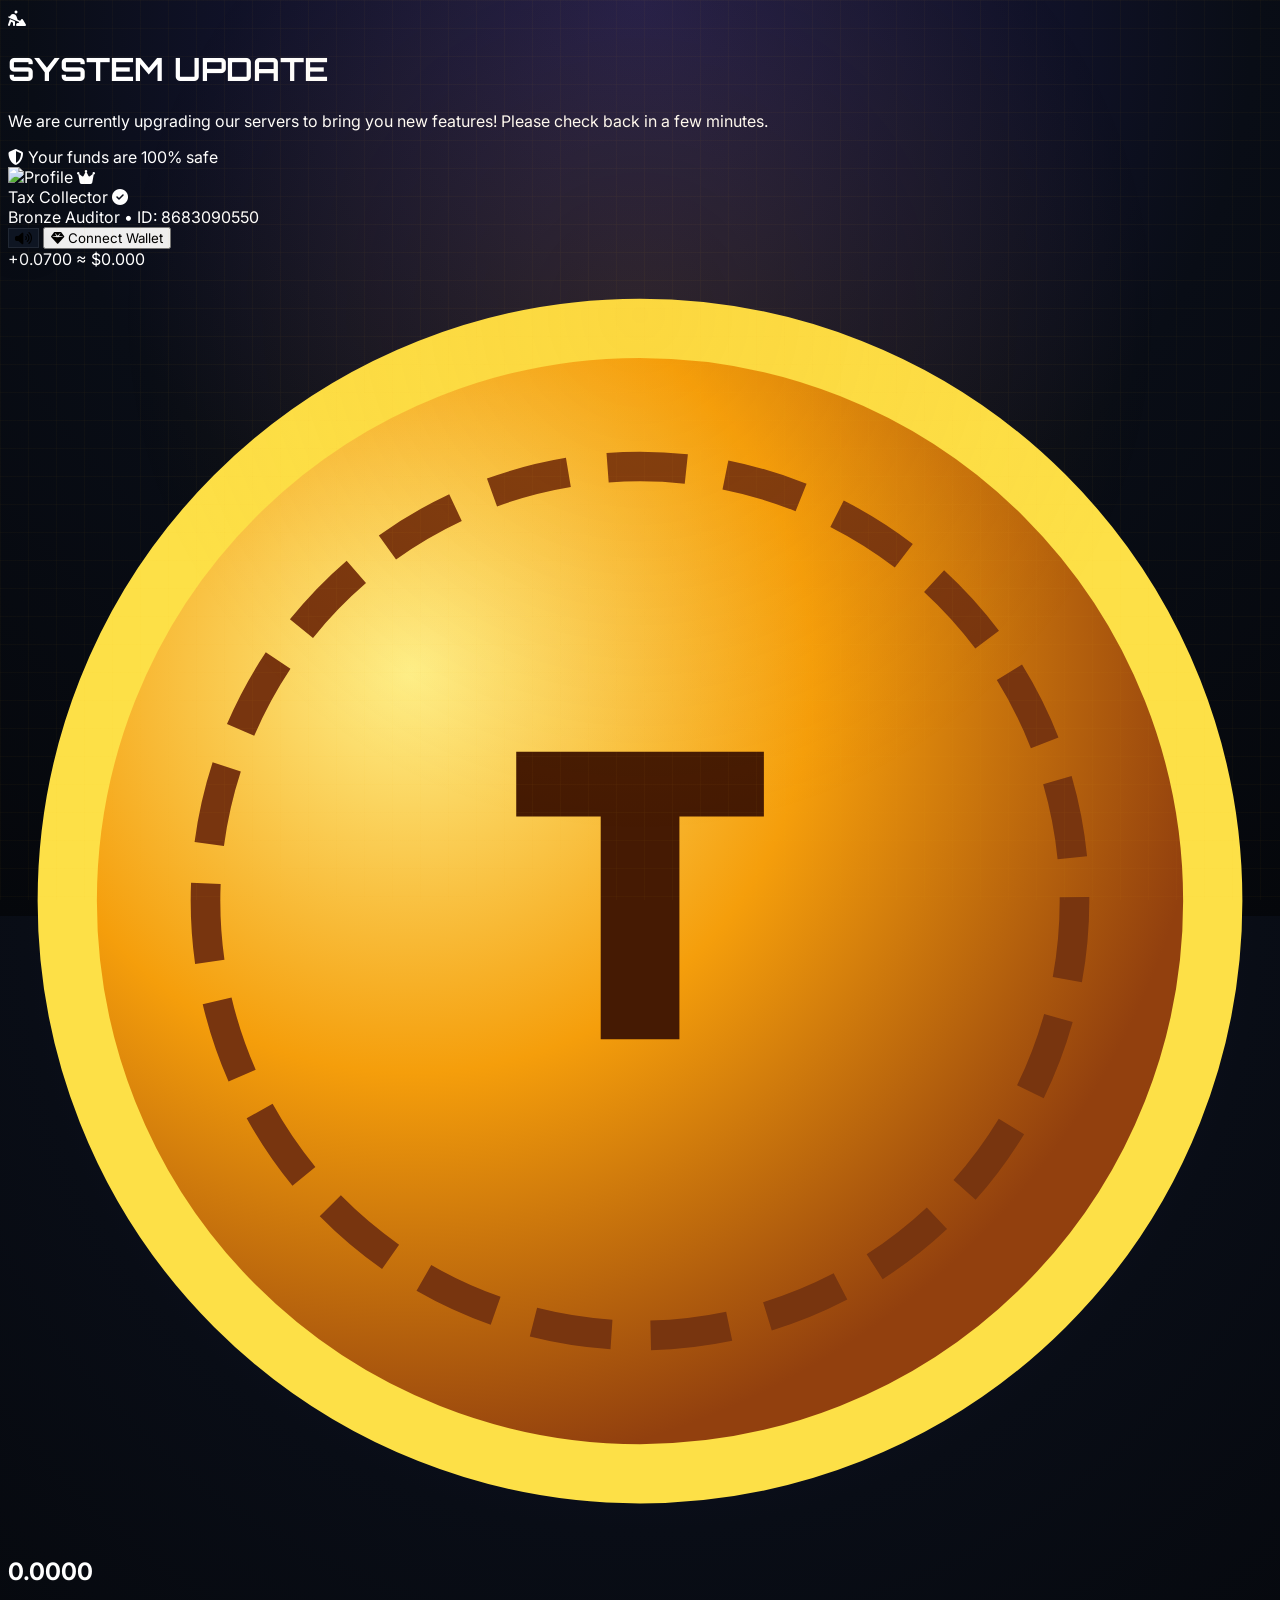
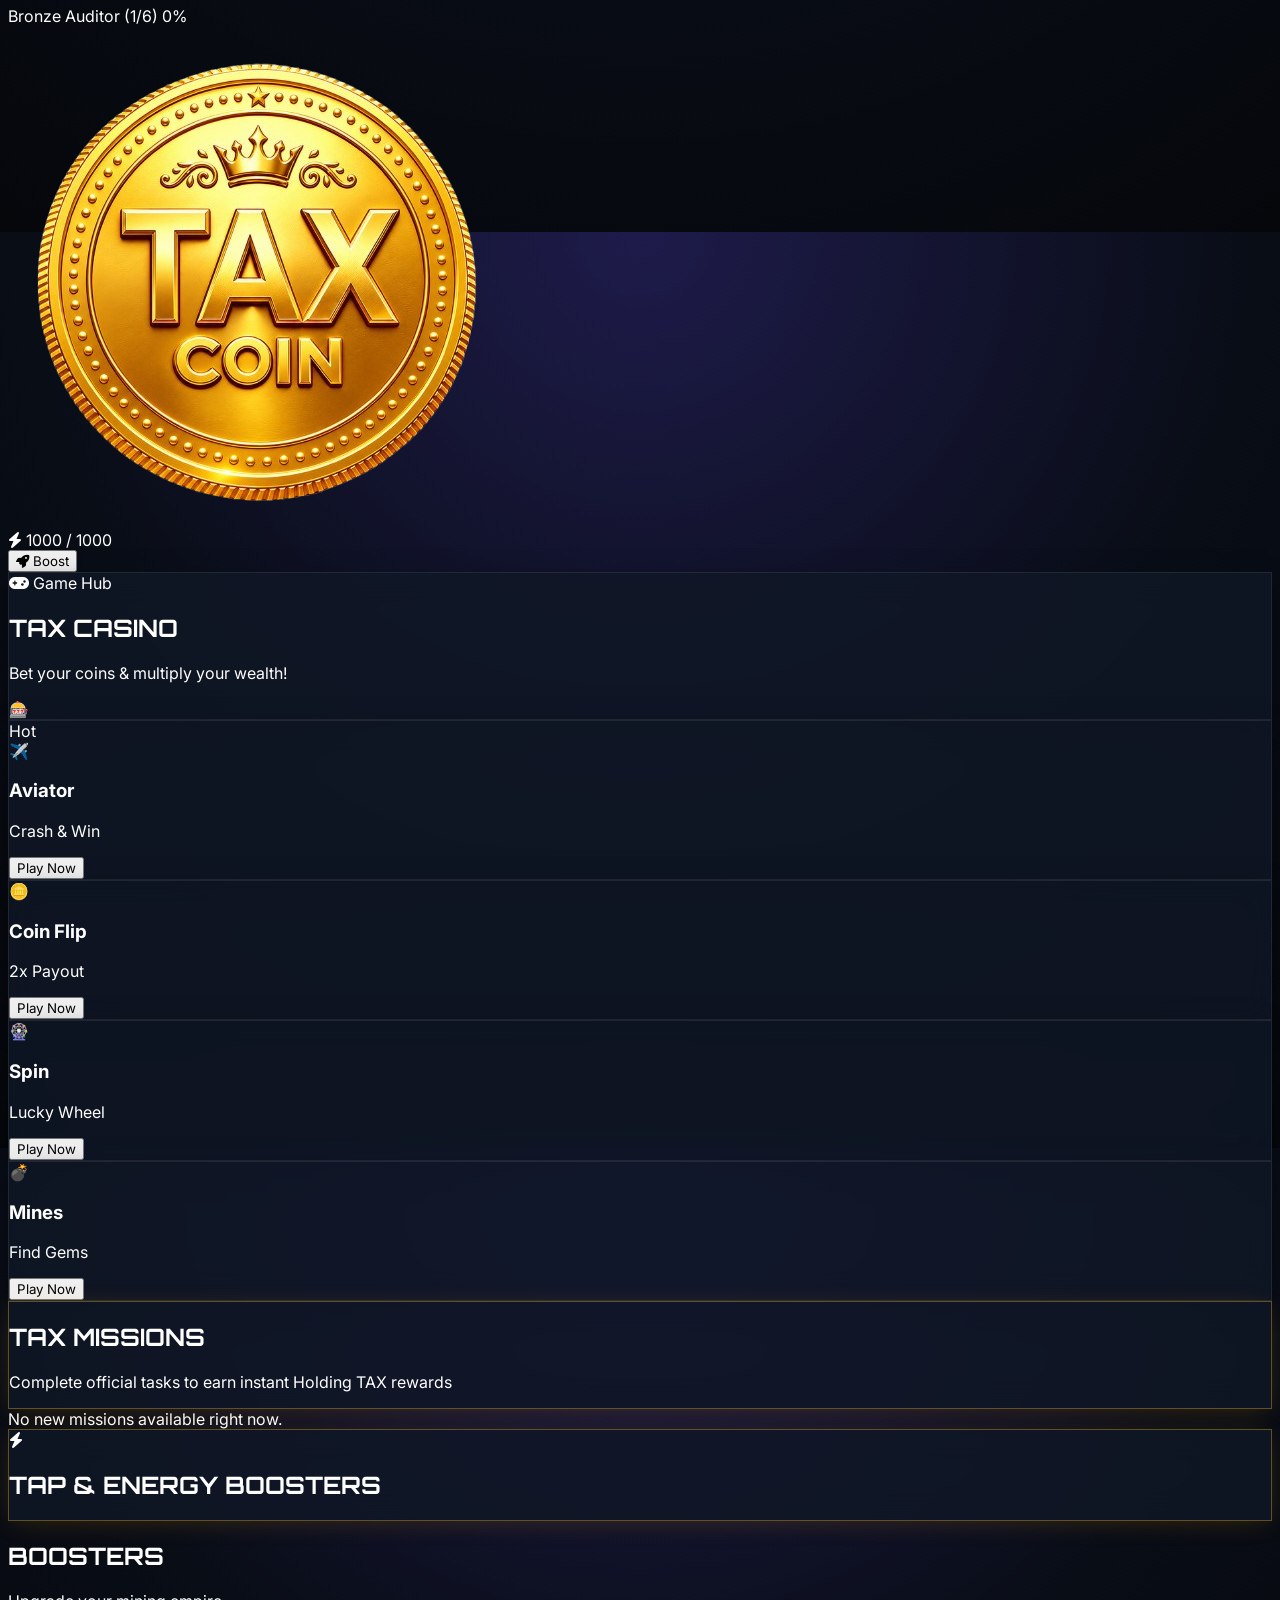
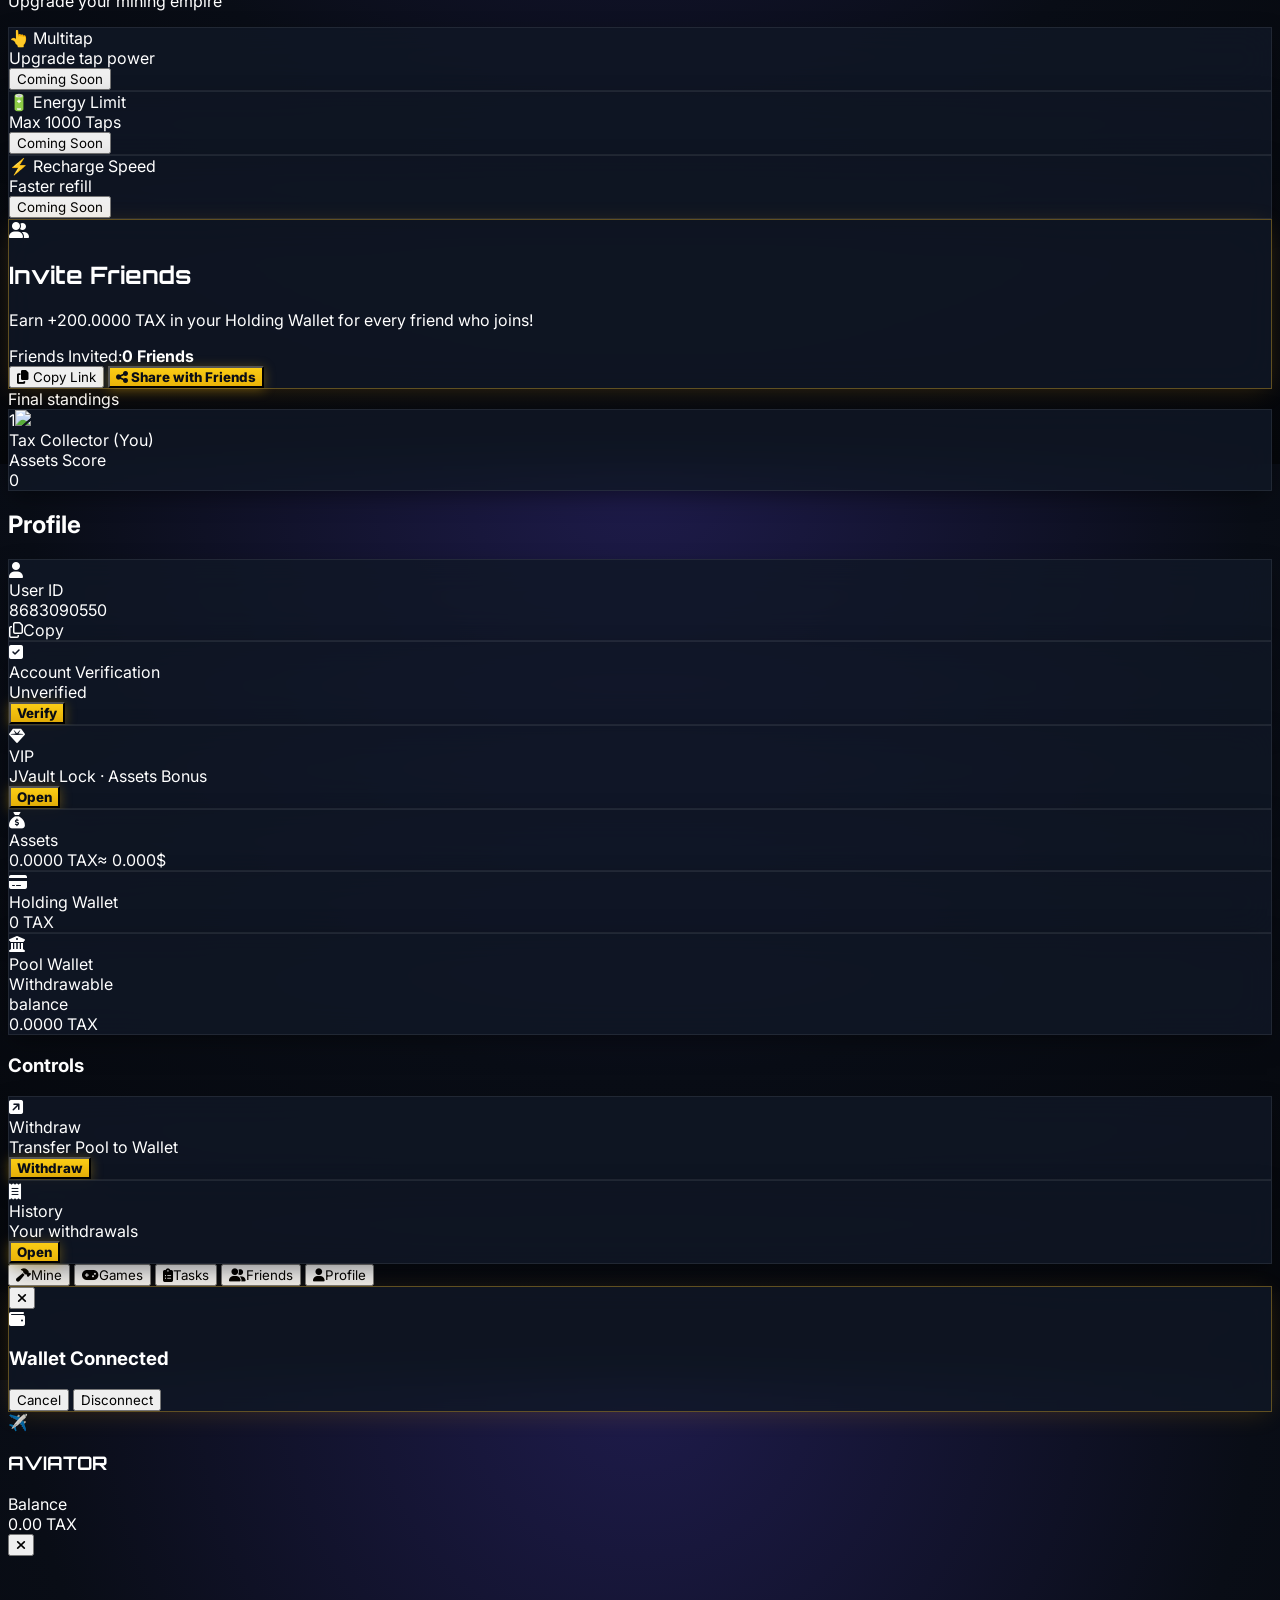
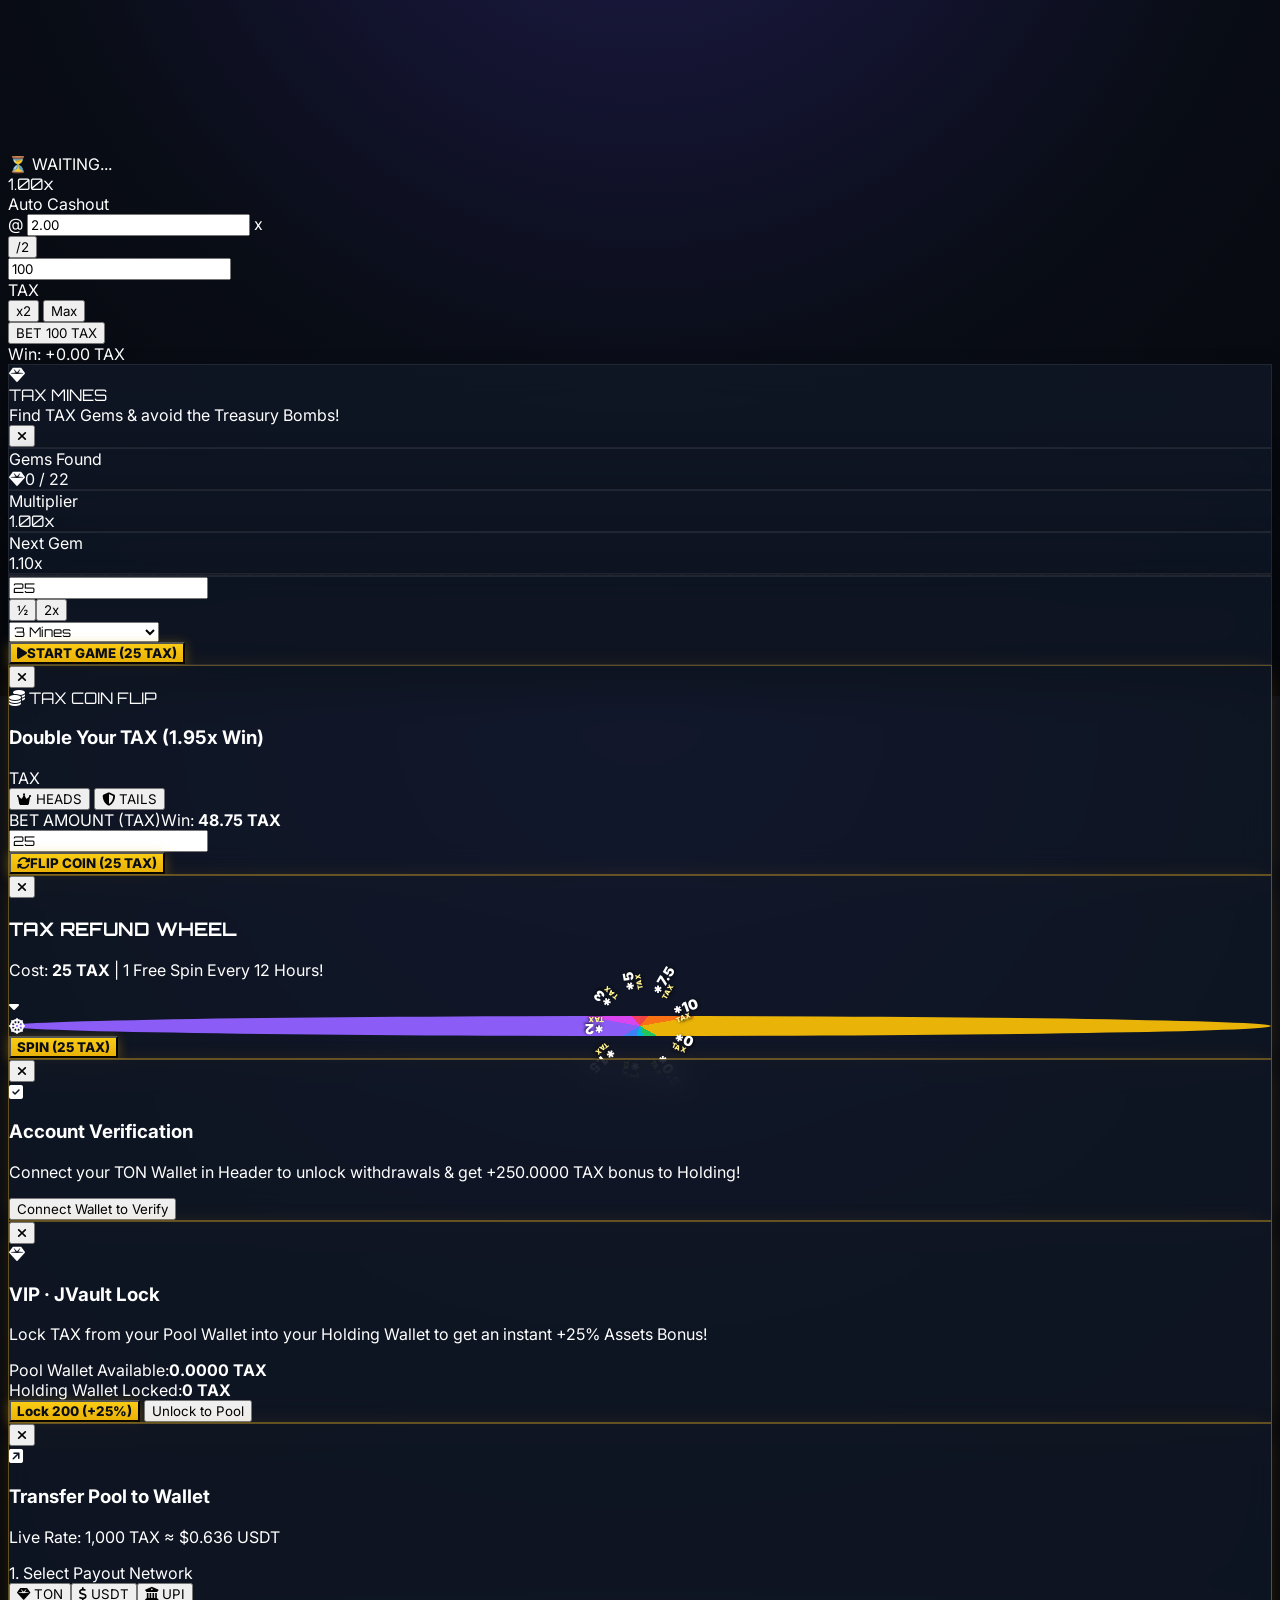
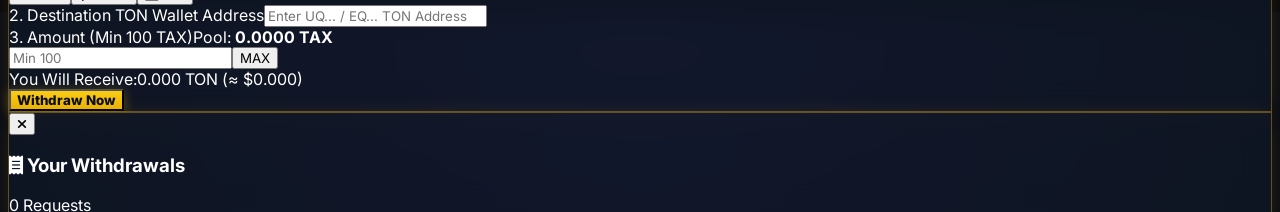
==== commit 25e8e24a: "Update index.html" ====
--- a/index.html
+++ b/index.html
@@ -158,8 +158,8 @@
                     <div class="flex items-center gap-3 mb-3 mt-1">
                         <div class="w-12 h-12 rounded-xl bg-gradient-to-br from-rose-500 to-red-700 flex items-center justify-center text-2xl shadow-inner">✈️</div>
                         <div>
-                            <h3 class="font-black text-white text-sm">SkyRush Aviator</h3>
-                            <p class="text-[9px] text-rose-400 font-bold">Fly & Cash Out</p>
+                            <h3 class="font-black text-white text-sm">Aviator</h3>
+                            <p class="text-[9px] text-rose-400 font-bold">Crash & Win</p>
                         </div>
                     </div>
                     <button type="button" onclick="openAviatorModal()" class="w-full py-2 rounded-xl bg-rose-500/20 text-rose-400 font-black text-[11px] uppercase tracking-wider group-hover:bg-rose-500 group-hover:text-white transition">Play Now</button>
@@ -273,4 +273,349 @@
                     <button type="button" onclick="copyRefLink()" class="py-3.5 rounded-xl bg-slate-800 text-slate-300 font-bold text-xs flex items-center justify-center gap-1.5 active:scale-95 transition border border-white/10">
                         <i class="fa-solid fa-copy"></i> Copy Link
                     </button>
-                    <button type="button" onclick="shareRefLink()" class="py-3.5 rounded-xl gold-pill-btn text-sm font-black flex items-center justify-center gap-
+                    <button type="button" onclick="shareRefLink()" class="py-3.5 rounded-xl gold-pill-btn text-sm font-black flex items-center justify-center gap-1.5 transition shadow-lg shadow-amber-500/20">
+                        <i class="fa-solid fa-share-nodes"></i> Share with Friends
+                    </button>
+                </div>
+            </div>
+
+            <div class="text-sm font-bold text-white px-2 pt-2">Final standings</div>
+            <div class="glass-card rounded-3xl p-2 mb-4">
+                <div id="leaderboard-list" class="flex flex-col"></div>
+            </div>
+        </section>
+
+        <!-- TAB 6: PROFILE -->
+        <section id="tab-profile" class="tab-page hidden space-y-2.5 pt-1">
+            <div class="text-center pb-1"><h2 class="text-xl font-extrabold text-white tracking-wide">Profile</h2></div>
+            <div onclick="copyUserId()" class="glass-card rounded-2xl p-3.5 flex items-center justify-between cursor-pointer active:scale-[0.99] transition">
+                <div class="flex items-center gap-3.5"><div class="w-11 h-11 rounded-xl bg-slate-800/90 border border-white/10 flex items-center justify-center text-sky-400 text-lg"><i class="fa-solid fa-user"></i></div><div><div class="text-sm font-bold text-white">User ID</div><div id="profile-uid-text" class="text-xs text-slate-400 font-mono mt-0.5">8683090550</div></div></div><span class="text-[11px] text-slate-500 font-semibold"><i class="fa-regular fa-copy mr-1"></i>Copy</span>
+            </div>
+            <div class="glass-card rounded-2xl p-3.5 flex items-center justify-between">
+                <div class="flex items-center gap-3.5"><div class="w-11 h-11 rounded-xl bg-slate-800/90 border border-white/10 flex items-center justify-center text-emerald-400 text-xl"><i class="fa-solid fa-square-check"></i></div><div><div class="text-sm font-bold text-white">Account Verification</div><div id="profile-verify-status" class="text-xs text-slate-400 mt-0.5">Unverified</div></div></div>
+                <button type="button" id="profile-verify-btn" onclick="openVerifyModal()" class="px-5 py-2 rounded-full gold-pill-btn text-xs transition">Verify</button>
+            </div>
+            <div class="glass-card rounded-2xl p-3.5 flex items-center justify-between">
+                <div class="flex items-center gap-3.5"><div class="w-11 h-11 rounded-xl bg-slate-800/90 border border-white/10 flex items-center justify-center text-cyan-400 text-lg"><i class="fa-solid fa-gem"></i></div><div><div class="text-sm font-bold text-white">VIP</div><div class="text-xs text-slate-400 mt-0.5">JVault Lock · Assets Bonus</div></div></div>
+                <button type="button" onclick="openVipModal()" class="px-5 py-2 rounded-full gold-pill-btn text-xs transition">Open</button>
+            </div>
+            <div class="glass-card rounded-2xl p-3.5 flex items-center justify-between">
+                <div class="flex items-center gap-3.5"><div class="w-11 h-11 rounded-xl bg-slate-800/90 border border-white/10 flex items-center justify-center text-amber-400 text-lg"><i class="fa-solid fa-sack-dollar"></i></div><div><div class="text-sm font-bold text-white">Assets</div><div class="flex items-center gap-2 mt-1 flex-wrap"><span id="profile-assets-tax" class="text-xs font-semibold text-slate-300">0.0000 TAX</span><span id="profile-assets-usd" class="px-2.5 py-0.5 rounded-full bg-emerald-500/15 border border-emerald-400/40 text-emerald-400 text-xs font-extrabold">≈ 0.000$</span></div></div></div>
+            </div>
+            <div class="glass-card rounded-2xl p-3.5 flex items-center justify-between">
+                <div class="flex items-center gap-3.5"><div class="w-11 h-11 rounded-xl bg-slate-800/90 border border-white/10 flex items-center justify-center text-amber-400 text-lg"><i class="fa-solid fa-credit-card"></i></div><div><div class="text-sm font-bold text-white">Holding Wallet</div><div id="profile-holding-tax" class="text-xs text-slate-400 mt-0.5">0 TAX</div></div></div>
+            </div>
+            <div class="glass-card rounded-2xl p-3.5 flex items-center justify-between">
+                <div class="flex items-center gap-3.5"><div class="w-11 h-11 rounded-xl bg-slate-800/90 border border-white/10 flex items-center justify-center text-slate-200 text-lg"><i class="fa-solid fa-building-columns"></i></div><div><div class="text-sm font-bold text-white">Pool Wallet</div><div class="text-xs text-slate-400 mt-0.5 leading-snug">Withdrawable<br>balance</div></div></div>
+                <div id="profile-pool-tax" class="text-base sm:text-lg font-extrabold text-emerald-400 tracking-tight">0.0000 TAX</div>
+            </div>
+            <div class="text-center pt-3 pb-1"><h3 class="text-lg font-extrabold text-white tracking-wide">Controls</h3></div>
+            <div class="glass-card rounded-2xl p-3.5 flex items-center justify-between">
+                <div class="flex items-center gap-3.5"><div class="w-11 h-11 rounded-xl bg-slate-800/90 border border-white/10 flex items-center justify-center text-sky-400 text-lg"><i class="fa-solid fa-square-arrow-up-right"></i></div><div><div class="text-sm font-bold text-white">Withdraw</div><div class="text-xs text-slate-400 mt-0.5">Transfer Pool to Wallet</div></div></div>
+                <button type="button" onclick="openWithdrawModal()" class="px-5 py-2 rounded-full gold-pill-btn text-xs transition">Withdraw</button>
+            </div>
+            <div class="glass-card rounded-2xl p-3.5 flex items-center justify-between">
+                <div class="flex items-center gap-3.5"><div class="w-11 h-11 rounded-xl bg-slate-800/90 border border-white/10 flex items-center justify-center text-slate-200 text-lg"><i class="fa-solid fa-receipt"></i></div><div><div class="text-sm font-bold text-white">History</div><div class="text-xs text-slate-400 mt-0.5">Your withdrawals</div></div></div>
+                <button type="button" onclick="openHistoryModal()" class="px-5 py-2 rounded-full gold-pill-btn text-xs transition">Open</button>
+            </div>
+        </section>
+
+    </main>
+
+    <!-- BOTTOM NAVIGATION (Clean Grid-5) -->
+    <nav class="fixed bottom-0 left-0 right-0 px-2 pb-2 pt-1.5 z-30 bg-slate-950/95 backdrop-blur-lg border-t border-white/10">
+        <div class="grid grid-cols-5 gap-1 max-w-md mx-auto items-center">
+            <button type="button" id="nav-mine" onclick="switchTab('mine')" class="nav-btn flex flex-col items-center py-1.5 rounded-xl text-amber-400 transition"><i class="fa-solid fa-hammer text-lg"></i><span class="text-[10px] font-semibold mt-0.5">Mine</span></button>
+            <button type="button" id="nav-games" onclick="switchTab('games')" class="nav-btn flex flex-col items-center py-1.5 rounded-xl text-slate-400 hover:text-white transition"><i class="fa-solid fa-gamepad text-lg"></i><span class="text-[10px] font-semibold mt-0.5">Games</span></button>
+            <button type="button" id="nav-tasks" onclick="switchTab('tasks')" class="nav-btn flex flex-col items-center py-1.5 rounded-xl text-slate-400 hover:text-white transition"><i class="fa-solid fa-clipboard-list text-lg"></i><span class="text-[10px] font-semibold mt-0.5">Tasks</span></button>
+
+            <button type="button" id="nav-friends" onclick="switchTab('friends')" class="nav-btn flex flex-col items-center py-1.5 rounded-xl text-slate-400 hover:text-white transition"><i class="fa-solid fa-user-group text-lg"></i><span class="text-[10px] font-semibold mt-0.5">Friends</span></button>
+            <button type="button" id="nav-profile" onclick="switchTab('profile')" class="nav-btn flex flex-col items-center py-1.5 rounded-xl text-slate-400 hover:text-white transition"><i class="fa-solid fa-user text-lg"></i><span class="text-[10px] font-semibold mt-0.5">Profile</span></button>
+        </div>
+    </nav>
+
+    <!-- MODALS SECTION -->
+    <div id="wallet-connect-modal" class="bottom-sheet-overlay">
+        <div class="bottom-sheet" id="wallet-sheet-1" onclick="event.stopPropagation()">
+            <div class="flex justify-between items-center mb-6"><div class="w-8 h-8"></div><div class="w-12 h-1.5 bg-slate-700 rounded-full mx-auto"></div><button onclick="closeWalletModal()" class="w-8 h-8 rounded-full bg-slate-800 text-slate-400 flex items-center justify-center"><i class="fa-solid fa-xmark"></i></button></div>
+            <div class="text-center mb-6"><h3 class="text-2xl font-bold text-white mb-2 tracking-tight">Connect your TON wallet</h3><p class="text-[13px] text-slate-400">Use Wallet in Telegram or choose<br>other application</p></div>
+            <button onclick="connectDummyWallet('Wallet in Telegram')" class="w-full py-4 bg-[#3390ec] hover:bg-[#2b7bca] rounded-2xl text-white font-bold text-[15px] flex items-center justify-center gap-3 transition"><i class="fa-solid fa-wallet text-xl"></i> Connect Wallet in Telegram</button>
+            <div class="mt-6 mb-4 text-center"><span class="text-[13px] text-slate-400">Choose other application</span></div>
+            <div class="grid grid-cols-4 gap-4 mb-2">
+                <div class="wallet-grid-item" onclick="connectDummyWallet('Tonkeeper')"><div class="wallet-icon"><img src="https://tonkeeper.com/assets/tonconnect-icon.png" alt="Tonkeeper"></div><span>Tonkeeper</span></div>
+                <div class="wallet-grid-item" onclick="connectDummyWallet('My Ton Wallet')"><div class="wallet-icon"><img src="https://mytonwallet.io/icon-256.png" alt="My Ton Wallet"></div><span>My Wallet</span></div>
+                <div class="wallet-grid-item" onclick="connectDummyWallet('Tonhub')"><div class="wallet-icon"><img src="https://tonhub.com/tonconnect-profile.png" alt="Tonhub"></div><span>Tonhub</span></div>
+                <div class="wallet-grid-item" onclick="openAllWallets()"><div class="wallet-icon bg-slate-800 border border-slate-700"><div class="grid grid-cols-2 gap-0.5 w-6 h-6"><div class="bg-purple-500 rounded-sm"></div><div class="bg-blue-400 rounded-sm"></div><div class="bg-amber-400 rounded-sm"></div><div class="bg-emerald-400 rounded-sm"></div></div></div><span>View all</span></div>
+            </div>
+            <div class="mt-6 text-center text-slate-500 text-[11px] font-bold tracking-wider flex items-center justify-center gap-1.5"><div class="w-5 h-5 rounded-full bg-blue-500 text-white flex items-center justify-center text-[10px]"><i class="fa-solid fa-gem"></i></div>TON Connect</div>
+        </div>
+    </div>
+
+    <div id="all-wallets-modal" class="bottom-sheet-overlay">
+        <div class="bottom-sheet h-[85vh] flex flex-col" id="wallet-sheet-2" onclick="event.stopPropagation()">
+            <div class="flex justify-between items-center mb-6 shrink-0"><button onclick="closeAllWallets()" class="flex items-center gap-1 text-slate-300 font-bold text-sm"><i class="fa-solid fa-chevron-left text-xs"></i> Close</button><h3 class="text-lg font-bold text-white">Wallets</h3><div class="flex gap-2"><button class="w-8 h-8 rounded-full bg-slate-800 text-slate-400 flex items-center justify-center"><i class="fa-solid fa-magnifying-glass text-xs"></i></button></div></div>
+            <div class="flex-1 overflow-y-auto pb-6">
+                <div class="grid grid-cols-4 gap-y-6 gap-x-2">
+                    <div class="wallet-grid-item" onclick="connectDummyWallet('Wallet in Telegram')"><div class="wallet-icon bg-[#3390ec]"><i class="fa-solid fa-wallet"></i><div class="wallet-badge"><i class="fa-brands fa-telegram text-[10px]"></i></div></div><span class="text-center">Wallet in<br>Telegram</span></div>
+                    <div class="wallet-grid-item" onclick="connectDummyWallet('Tonkeeper')"><div class="wallet-icon"><img src="https://tonkeeper.com/assets/tonconnect-icon.png"></div><span>Tonkeeper</span></div>
+                    <div class="wallet-grid-item" onclick="connectDummyWallet('My Ton Wallet')"><div class="wallet-icon"><img src="https://mytonwallet.io/icon-256.png"></div><span>My Wallet</span></div>
+                    <div class="wallet-grid-item" onclick="connectDummyWallet('Tonhub')"><div class="wallet-icon"><img src="https://tonhub.com/tonconnect-profile.png"></div><span>Tonhub</span></div>
+                    <div class="wallet-grid-item" onclick="connectDummyWallet('Bitget Wallet')"><div class="wallet-icon bg-cyan-500 text-black"><i class="fa-solid fa-angle-right font-black"></i></div><span>Bitget Wallet</span></div>
+                    <div class="wallet-grid-item" onclick="connectDummyWallet('Binance')"><div class="wallet-icon bg-[#fcd535] text-black"><i class="fa-brands fa-bitcoin"></i></div><span>Binance Web3</span></div>
+                    <div class="wallet-grid-item" onclick="connectDummyWallet('OKX Wallet')"><div class="wallet-icon bg-white text-black"><i class="fa-solid fa-check-to-slot"></i></div><span>OKX Wallet</span></div>
+                    <div class="wallet-grid-item" onclick="connectDummyWallet('Trust Wallet')"><div class="wallet-icon bg-blue-500"><i class="fa-solid fa-shield"></i></div><span>Trust Wallet</span></div>
+                </div>
+            </div>
+        </div>
+    </div>
+
+    <!-- DISCONNECT MODAL -->
+    <div id="disconnect-modal" class="fixed inset-0 bg-black/80 backdrop-blur-md z-50 hidden items-center justify-center p-4">
+        <div class="glass-card gold-border-glow rounded-3xl max-w-sm w-full p-5 space-y-4 relative text-center">
+            <button type="button" onclick="closeDisconnectModal()" class="absolute top-3.5 right-3.5 w-8 h-8 rounded-full bg-slate-800 text-slate-400 hover:text-white flex items-center justify-center"><i class="fa-solid fa-xmark"></i></button>
+            <div class="w-12 h-12 rounded-2xl bg-red-500/20 border border-red-400/40 flex items-center justify-center text-red-400 text-2xl mx-auto"><i class="fa-solid fa-wallet"></i></div>
+            <div>
+                <h3 class="text-base font-extrabold text-white">Wallet Connected</h3>
+                <p id="connected-wallet-address" class="text-xs text-amber-400 mt-1 font-mono break-all"></p>
+            </div>
+            <div class="grid grid-cols-2 gap-2 mt-2">
+                <button type="button" onclick="closeDisconnectModal()" class="py-2.5 rounded-xl bg-slate-800 text-white font-bold text-xs">Cancel</button>
+                <button type="button" onclick="disconnectWallet()" class="py-2.5 rounded-xl bg-red-600 hover:bg-red-500 text-white font-bold text-xs">Disconnect</button>
+            </div>
+        </div>
+    </div>
+
+        <!-- ========================================== -->
+    <!-- GAME MODAL: AVIATOR -->
+    <!-- ========================================== -->
+    <div id="aviator-modal" class="hidden fixed inset-0 z-[100] bg-slate-950/95 backdrop-blur-md flex-col items-center justify-center p-2 sm:p-4">
+        
+        <div class="w-full max-w-md bg-slate-900 border border-slate-700 rounded-3xl overflow-hidden flex flex-col shadow-[0_0_50px_rgba(225,29,72,0.15)] relative">
+            
+            <!-- Top Header -->
+            <div class="px-4 py-3 border-b border-slate-800 flex items-center justify-between bg-slate-950/50">
+                <div class="flex items-center gap-2">
+                    <div class="w-8 h-8 rounded-lg bg-rose-500/20 flex items-center justify-center text-rose-500 border border-rose-500/30">✈️</div>
+                    <h3 class="font-black text-white text-lg tracking-wider font-cyber">AVIATOR</h3>
+                </div>
+                <div class="flex items-center gap-3">
+                    <div class="text-right">
+                        <div class="text-[9px] text-slate-400 font-bold uppercase">Balance</div>
+                        <div id="aviator-pool-bal" class="text-xs font-black text-amber-400 font-mono">0.00 TAX</div>
+                    </div>
+                    <button onclick="closeAviatorModal()" class="w-8 h-8 rounded-full bg-slate-800 text-slate-400 flex items-center justify-center hover:bg-rose-500 hover:text-white transition active:scale-90">
+                        <i class="fa-solid fa-xmark text-lg"></i>
+                    </button>
+                </div>
+            </div>
+
+            <!-- Multiplier History -->
+            <div class="w-full h-9 bg-slate-950 flex items-center gap-2 px-3 overflow-x-auto no-scrollbar border-b border-slate-800" id="aviator-history-bar">
+                <!-- JS will add multiplier pills here -->
+            </div>
+
+            <!-- Game Canvas Area -->
+            <div class="w-full h-52 sm:h-60 bg-slate-950 relative overflow-hidden flex items-center justify-center">
+                <div class="absolute inset-0 opacity-20" style="background-image: linear-gradient(#334155 1px, transparent 1px), linear-gradient(90deg, #334155 1px, transparent 1px); background-size: 20px 20px;"></div>
+                
+                <canvas id="aviator-canvas" class="absolute inset-0 w-full h-full z-10"></canvas>
+                
+                <div class="absolute inset-0 z-20 flex flex-col items-center justify-center pointer-events-none">
+                    <div id="aviator-status-badge" class="text-xs font-bold uppercase tracking-widest text-amber-400 mb-1 flex items-center gap-1.5 drop-shadow">
+                        <span id="aviator-status-text">⏳ WAITING...</span>
+                    </div>
+                    <div id="aviator-multiplier-display" class="font-cyber font-black text-6xl text-white tracking-tight drop-shadow-[0_4px_25px_rgba(245,158,11,0.5)]">
+                        1.00x
+                    </div>
+                </div>
+            </div>
+
+            <!-- Betting Controls -->
+            <div class="p-4 bg-slate-900 border-t border-slate-700">
+                
+                <div class="flex items-center justify-between mb-3 bg-slate-950 p-2.5 rounded-xl border border-slate-800">
+                    <div class="flex items-center gap-2">
+                        <label class="relative inline-flex items-center cursor-pointer">
+                            <input type="checkbox" id="aviator-auto-toggle" class="sr-only peer">
+                            <div class="w-9 h-5 bg-slate-700 peer-focus:outline-none rounded-full peer peer-checked:after:translate-x-full peer-checked:after:border-white after:content-[''] after:absolute after:top-[2px] after:left-[2px] after:bg-white after:border-slate-300 after:border after:rounded-full after:h-4 after:w-4 after:transition-all peer-checked:bg-amber-500"></div>
+                        </label>
+                        <span class="text-[10px] font-bold text-slate-400 uppercase">Auto Cashout</span>
+                    </div>
+                    <div class="flex items-center gap-1.5">
+                        <span class="text-[10px] font-bold text-slate-500">@</span>
+                        <input type="number" id="aviator-auto-val" value="2.00" step="0.1" class="w-16 bg-slate-800 border border-slate-600 rounded-lg text-center text-xs font-bold text-white py-1 focus:outline-none focus:border-amber-500">
+                        <span class="text-xs text-amber-400 font-bold">x</span>
+                    </div>
+                </div>
+
+                <div class="flex items-center gap-2 mb-4">
+                    <button onclick="halveAviatorBet()" class="w-10 h-10 rounded-xl bg-slate-800 border border-slate-700 text-slate-300 font-bold active:scale-95">/2</button>
+                    <div class="flex-1 relative">
+                        <input type="number" id="aviator-bet-input" value="100" class="w-full h-10 bg-slate-950 border border-slate-600 rounded-xl text-center text-sm font-black text-white focus:outline-none focus:border-amber-500" placeholder="Bet amount">
+                        <div class="absolute right-3 top-1/2 -translate-y-1/2 text-[10px] text-amber-500 font-bold">TAX</div>
+                    </div>
+                    <button onclick="doubleAviatorBet()" class="w-10 h-10 rounded-xl bg-slate-800 border border-slate-700 text-slate-300 font-bold active:scale-95">x2</button>
+                    <button onclick="setAviatorBetMax()" class="w-12 h-10 rounded-xl bg-amber-500/20 border border-amber-500/40 text-amber-400 font-bold text-[10px] uppercase active:scale-95">Max</button>
+                </div>
+
+                <button id="aviator-action-btn" onclick="handleAviatorAction()" class="w-full py-4 rounded-xl bg-gradient-to-r from-emerald-500 to-emerald-600 text-slate-900 font-black text-sm uppercase tracking-widest shadow-lg shadow-emerald-500/20 active:scale-95 transition">
+                    <span id="aviator-btn-label">BET 100 TAX</span>
+                </button>
+                
+                <div id="aviator-potential-win" class="text-center text-[11px] font-bold text-amber-400 mt-2.5 h-4">
+                    Win: +0.00 TAX
+                </div>
+            </div>
+
+        </div>
+    </div>
+
+
+    <!-- MINES MODAL -->
+    <div id="mines-modal" class="fixed inset-0 bg-black/85 backdrop-blur-md z-50 hidden flex-col justify-between p-3 sm:p-4 overflow-y-auto">
+        <div class="max-w-md w-full mx-auto flex flex-col h-full justify-between space-y-2.5">
+            <div class="glass-card rounded-2xl p-3 flex items-center justify-between border border-emerald-500/30">
+                <div class="flex items-center gap-2.5"><div class="w-11 h-11 rounded-2xl bg-gradient-to-tr from-emerald-600 to-teal-500 flex items-center justify-center text-white text-xl shadow-lg shadow-emerald-500/40"><i class="fa-solid fa-gem text-amber-300"></i></div><div><div class="flex items-center gap-2"><span class="font-cyber font-extrabold text-sm text-white tracking-wide">TAX MINES</span></div><div class="text-[11px] text-slate-400">Find TAX Gems & avoid the Treasury Bombs!</div></div></div>
+                <button type="button" onclick="closeMinesModal()" class="w-9 h-9 rounded-xl bg-slate-800/90 text-slate-300 hover:text-white flex items-center justify-center active:scale-90 transition"><i class="fa-solid fa-xmark text-sm"></i></button>
+            </div>
+            <div class="grid grid-cols-3 gap-2 shrink-0">
+                <div class="glass-card rounded-xl p-2 text-center border-t border-emerald-500/30"><div class="text-[10px] text-slate-400 font-medium">Gems Found</div><div class="text-xs font-black text-emerald-400 flex items-center justify-center gap-1 mt-0.5"><i class="fa-solid fa-gem text-[10px]"></i><span id="mines-gems-count">0 / 22</span></div></div>
+                <div class="glass-card rounded-xl p-2 text-center border-t border-amber-500/30"><div class="text-[10px] text-slate-400 font-medium">Multiplier</div><div class="text-sm font-cyber font-black text-amber-400 mt-0.5" id="mines-current-mult">1.00x</div></div>
+                <div class="glass-card rounded-xl p-2 text-center border-t border-cyan-500/30"><div class="text-[10px] text-slate-400 font-medium">Next Gem</div><div class="text-xs font-black text-cyan-400 mt-0.5" id="mines-next-mult">1.10x</div></div>
+            </div>
+            <div class="glass-card rounded-2xl border border-emerald-500/20 mines-grid-bg p-3 relative flex flex-col items-center justify-center"><div id="mines-grid" class="grid grid-cols-5 gap-2 w-full max-w-[320px] aspect-square"></div></div>
+            <div class="glass-card rounded-2xl p-3.5 space-y-2.5 border border-white/10">
+                <div class="grid grid-cols-2 gap-2">
+                    <div><div class="flex items-center bg-slate-900/90 rounded-xl border border-slate-700/80 px-2 py-1"><input id="mines-bet-input" type="number" step="any" value="25" min="1" class="w-full bg-transparent text-amber-400 font-cyber font-bold text-sm focus:outline-none"><div class="flex items-center gap-1 text-[11px] font-bold text-slate-400 ml-1"><button type="button" onclick="halveMinesBet()" class="px-1.5 py-0.5 rounded hover:bg-slate-800 text-slate-300 active:scale-90 transition">½</button><button type="button" onclick="doubleMinesBet()" class="px-1.5 py-0.5 rounded hover:bg-slate-800 text-slate-300 active:scale-90 transition">2x</button></div></div></div>
+                    <div><div class="flex items-center bg-slate-900/90 rounded-xl border border-slate-700/80 px-2.5 py-1"><select id="mines-count-select" onchange="changeMinesCount()" class="w-full bg-transparent text-rose-400 font-cyber font-bold text-sm focus:outline-none cursor-pointer"><option value="1" class="bg-slate-900 text-white">1 Mine</option><option value="3" selected class="bg-slate-900 text-white">3 Mines</option><option value="5" class="bg-slate-900 text-white">5 Mines</option><option value="10" class="bg-slate-900 text-white">10 Mines</option><option value="20" class="bg-slate-900 text-white">20 Mines (Insane)</option></select></div></div>
+                </div>
+                <button type="button" id="mines-action-btn" onclick="handleMinesAction()" class="w-full py-3.5 rounded-xl gold-pill-btn text-sm font-black tracking-wide flex items-center justify-center gap-2 transition"><i class="fa-solid fa-play"></i><span id="mines-btn-label">START GAME (25 TAX)</span></button>
+            </div>
+        </div>
+    </div>
+
+    <!-- COIN FLIP MODAL -->
+    <div id="coinflip-modal" class="fixed inset-0 bg-black/85 backdrop-blur-md z-50 hidden flex-col justify-between p-4 overflow-y-auto">
+        <div class="glass-card gold-border-glow rounded-3xl max-w-sm w-full mx-auto p-5 my-auto text-center space-y-3.5 relative">
+            <button type="button" onclick="closeCoinFlipModal()" class="absolute top-3.5 right-3.5 w-8 h-8 rounded-full bg-slate-800 text-slate-400 hover:text-white flex items-center justify-center"><i class="fa-solid fa-xmark"></i></button>
+            <div><div class="flex items-center justify-center gap-1.5 text-xs font-bold text-amber-400 uppercase tracking-widest font-cyber"><i class="fa-solid fa-coins"></i> TAX COIN FLIP</div><h3 class="text-base font-black text-white mt-0.5">Double Your TAX (1.95x Win)</h3></div>
+            <div class="w-32 h-32 mx-auto my-2 flex items-center justify-center perspective-1000"><div id="flip-coin-visual" class="w-28 h-28 rounded-full bg-gradient-to-tr from-amber-500 via-yellow-400 to-amber-700 p-1 shadow-[0_0_35px_rgba(245,158,11,0.5)] flex items-center justify-center transition-all duration-700"><div class="w-full h-full rounded-full bg-slate-950 border-2 border-amber-300 flex flex-col items-center justify-center text-amber-400 font-cyber"><span id="flip-coin-symbol" class="text-3xl font-black">TAX</span></div></div></div>
+            <div class="grid grid-cols-2 gap-2">
+                <button type="button" onclick="setCoinFlipChoice('heads')" id="flip-choice-heads" class="py-2.5 rounded-xl border border-amber-400 bg-amber-500/20 text-amber-300 font-black text-xs flex items-center justify-center gap-1.5 transition"><i class="fa-solid fa-crown"></i> HEADS</button>
+                <button type="button" onclick="setCoinFlipChoice('tails')" id="flip-choice-tails" class="py-2.5 rounded-xl border border-white/10 bg-slate-900 text-slate-400 font-bold text-xs flex items-center justify-center gap-1.5 transition"><i class="fa-solid fa-shield-halved"></i> TAILS</button>
+            </div>
+            <div>
+                <div class="flex justify-between text-[11px] font-bold text-slate-300 mb-1"><span>BET AMOUNT (TAX)</span><span class="text-amber-400">Win: <strong id="flip-win-preview">48.75 TAX</strong></span></div>
+                <div class="flex items-center bg-slate-900 rounded-xl border border-slate-700 px-3 py-1.5"><input id="flip-bet-input" oninput="updateFlipWinPreview()" type="number" step="any" value="25" min="1" class="w-full bg-transparent text-amber-400 font-cyber font-bold text-sm focus:outline-none"></div>
+            </div>
+            <button type="button" id="flip-action-btn" onclick="flipCoinNow()" class="w-full py-3.5 rounded-xl gold-pill-btn text-sm font-black tracking-wide flex items-center justify-center gap-2 transition"><i class="fa-solid fa-rotate"></i><span id="flip-btn-label">FLIP COIN (25 TAX)</span></button>
+        </div>
+    </div>
+
+    <!-- SPIN WHEEL MODAL -->
+    <div id="spin-modal" class="fixed inset-0 bg-black/80 backdrop-blur-md z-50 hidden items-center justify-center p-4">
+        <div class="glass-card gold-border-glow rounded-3xl max-w-sm w-full p-5 text-center relative">
+            <button type="button" onclick="closeSpinModal()" class="absolute top-3.5 right-3.5 w-8 h-8 rounded-full bg-slate-800 text-slate-400 hover:text-white flex items-center justify-center"><i class="fa-solid fa-xmark"></i></button>
+            <h3 class="text-lg font-black text-amber-400 font-cyber">TAX REFUND WHEEL</h3>
+            <p class="text-[11px] text-slate-300 mt-1" id="spin-desc">Cost: <strong class="text-amber-400">25 TAX</strong> | <span class="text-emerald-400 font-bold">1 Free Spin Every 12 Hours!</span></p>
+
+            <div class="relative w-64 h-64 mx-auto my-6 flex items-center justify-center">
+                <div class="absolute -top-4 z-20 text-white text-3xl drop-shadow-[0_0_8px_rgba(255,255,255,0.8)]"><i class="fa-solid fa-caret-down"></i></div>
+                <div id="wheel-el" class="w-full h-full wheel-9-slices shadow-[0_0_40px_rgba(245,158,11,0.3)] border-4 border-slate-900 relative">
+                    <div class="wheel-slice-text" style="transform: rotate(20deg) translate(36px, -50%);">*0<span class="slice-sub">TAX</span></div>
+                    <div class="wheel-slice-text" style="transform: rotate(60deg) translate(36px, -50%);">*0.5<span class="slice-sub">TAX</span></div>
+                    <div class="wheel-slice-text" style="transform: rotate(100deg) translate(36px, -50%);">*1<span class="slice-sub">TAX</span></div>
+                    <div class="wheel-slice-text" style="transform: rotate(140deg) translate(36px, -50%);">*1.5<span class="slice-sub">TAX</span></div>
+                    <div class="wheel-slice-text" style="transform: rotate(180deg) translate(36px, -50%);">*2<span class="slice-sub">TAX</span></div>
+                    <div class="wheel-slice-text" style="transform: rotate(220deg) translate(36px, -50%);">*3<span class="slice-sub">TAX</span></div>
+                    <div class="wheel-slice-text" style="transform: rotate(260deg) translate(36px, -50%);">*5<span class="slice-sub">TAX</span></div>
+                    <div class="wheel-slice-text" style="transform: rotate(300deg) translate(36px, -50%);">*7.5<span class="slice-sub">TAX</span></div>
+                    <div class="wheel-slice-text" style="transform: rotate(340deg) translate(36px, -50%);">*10<span class="slice-sub">TAX</span></div>
+                    <div class="absolute inset-0 m-auto w-12 h-12 bg-slate-900 rounded-full border-[3px] border-amber-400 shadow-inner flex items-center justify-center"><i class="fa-solid fa-dharmachakra text-amber-400 text-lg"></i></div>
+                </div>
+            </div>
+            <button type="button" id="btn-spin-action" onclick="spinWheelNow()" class="w-full py-3.5 rounded-xl gold-pill-btn text-sm font-black tracking-wide">SPIN (25 TAX)</button>
+        </div>
+    </div>
+
+    <!-- VERIFY MODAL -->
+    <div id="verify-modal" class="fixed inset-0 bg-black/80 backdrop-blur-md z-50 hidden items-center justify-center p-4">
+        <div class="glass-card gold-border-glow rounded-3xl max-w-sm w-full p-5 space-y-4 relative text-center">
+            <button type="button" onclick="closeVerifyModal()" class="absolute top-3.5 right-3.5 w-8 h-8 rounded-full bg-slate-800 text-slate-400 hover:text-white flex items-center justify-center"><i class="fa-solid fa-xmark"></i></button>
+            <div class="w-12 h-12 rounded-2xl bg-emerald-500/20 border border-emerald-400/40 flex items-center justify-center text-emerald-400 text-2xl mx-auto"><i class="fa-solid fa-square-check"></i></div>
+            <div><h3 class="text-base font-extrabold text-white">Account Verification</h3><p class="text-xs text-slate-300 mt-1">Connect your TON Wallet in Header to unlock withdrawals & get <span class="text-amber-400 font-bold">+250.0000 TAX</span> bonus to Holding!</p></div>
+            <button type="button" onclick="openWalletModal(); closeVerifyModal();" class="w-full py-3 rounded-xl bg-[#3390ec] text-white font-bold text-sm">Connect Wallet to Verify</button>
+        </div>
+    </div>
+
+    <!-- VIP MODAL -->
+    <div id="vip-modal" class="fixed inset-0 bg-black/80 backdrop-blur-md z-50 hidden items-center justify-center p-4">
+        <div class="glass-card gold-border-glow rounded-3xl max-w-sm w-full p-5 space-y-4 relative text-center">
+            <button type="button" onclick="closeVipModal()" class="absolute top-3.5 right-3.5 w-8 h-8 rounded-full bg-slate-800 text-slate-400 hover:text-white flex items-center justify-center"><i class="fa-solid fa-xmark"></i></button>
+            <div class="w-12 h-12 rounded-2xl bg-cyan-500/20 border border-cyan-400/40 flex items-center justify-center text-cyan-400 text-2xl mx-auto"><i class="fa-solid fa-gem"></i></div>
+            <div><h3 class="text-base font-extrabold text-white">VIP · JVault Lock</h3><p class="text-xs text-slate-300 mt-1">Lock TAX from your Pool Wallet into your <span class="text-amber-400 font-bold">Holding Wallet</span> to get an instant <span class="text-emerald-400 font-bold">+25% Assets Bonus</span>!</p></div>
+            <div class="bg-slate-900/90 rounded-xl p-3 border border-white/5 space-y-1.5 text-xs">
+                <div class="flex justify-between"><span class="text-slate-400">Pool Wallet Available:</span><strong id="vip-modal-pool" class="text-emerald-400">0.0000 TAX</strong></div>
+                <div class="flex justify-between"><span class="text-slate-400">Holding Wallet Locked:</span><strong id="vip-modal-holding" class="text-amber-400">0 TAX</strong></div>
+            </div>
+            <div class="grid grid-cols-2 gap-2">
+                <button type="button" onclick="lockCoinsInVipVault(200)" class="py-2.5 rounded-xl gold-pill-btn text-xs">Lock 200 (+25%)</button>
+                <button type="button" onclick="unlockVipVault()" class="py-2.5 rounded-xl bg-slate-800 border border-white/10 text-slate-200 font-bold text-xs active:scale-95 transition">Unlock to Pool</button>
+            </div>
+        </div>
+    </div>
+
+    <!-- WITHDRAW MODAL -->
+    <div id="withdraw-modal" class="fixed inset-0 bg-black/80 backdrop-blur-md z-50 hidden items-center justify-center p-4">
+        <div class="glass-card gold-border-glow rounded-3xl max-w-sm w-full p-5 space-y-3.5 relative">
+            <button type="button" onclick="closeWithdrawModal()" class="absolute top-3.5 right-3.5 w-8 h-8 rounded-full bg-slate-800 text-slate-400 hover:text-white flex items-center justify-center"><i class="fa-solid fa-xmark"></i></button>
+            <div class="flex items-center gap-2.5 border-b border-white/10 pb-2.5"><div class="w-10 h-10 rounded-xl bg-sky-500/20 border border-sky-400/40 flex items-center justify-center text-sky-400 text-lg"><i class="fa-solid fa-square-arrow-up-right"></i></div><div><h3 class="text-sm font-extrabold text-white">Transfer Pool to Wallet</h3><p class="text-[11px] text-emerald-400 font-semibold">Live Rate: 1,000 TAX ≈ <span id="withdraw-live-rate">$0.636</span> USDT</p></div></div>
+            <div>
+                <label class="text-[11px] text-slate-400 font-bold uppercase tracking-wider block mb-1.5">1. Select Payout Network</label>
+                <div class="grid grid-cols-3 gap-2"><button type="button" onclick="selectWithdrawMethod('TON')" id="method-TON" class="py-2 px-2 rounded-xl text-xs font-extrabold border border-amber-400 bg-amber-500/20 text-amber-300 flex items-center justify-center gap-1.5 transition"><i class="fa-solid fa-gem"></i> TON</button><button type="button" onclick="selectWithdrawMethod('USDT')" id="method-USDT" class="py-2 px-2 rounded-xl text-xs font-bold border border-white/10 bg-slate-900/80 text-slate-400 flex items-center justify-center gap-1.5 transition"><i class="fa-solid fa-dollar-sign"></i> USDT</button><button type="button" onclick="selectWithdrawMethod('UPI')" id="method-UPI" class="py-2 px-2 rounded-xl text-xs font-bold border border-white/10 bg-slate-900/80 text-slate-400 flex items-center justify-center gap-1.5 transition"><i class="fa-solid fa-building-columns"></i> UPI</button></div>
+            </div>
+            <div><label id="withdraw-address-label" class="text-[11px] text-slate-400 font-bold uppercase tracking-wider block mb-1">2. Destination TON Wallet Address</label><input id="withdraw-address-input" type="text" placeholder="Enter UQ... / EQ... TON Address" class="w-full px-3.5 py-2.5 rounded-xl bg-slate-900 border border-slate-700 text-xs text-white focus:outline-none focus:border-amber-400 font-mono"></div>
+            <div>
+                <div class="flex justify-between items-center mb-1"><label class="text-[11px] text-slate-400 font-bold uppercase tracking-wider">3. Amount (Min 100 TAX)</label><span class="text-[11px] text-slate-400">Pool: <strong id="withdraw-avail-bal" class="text-emerald-400">0.0000 TAX</strong></span></div>
+                <div class="flex gap-1.5"><input id="withdraw-amount-input" oninput="updateWithdrawPreview()" type="number" step="any" placeholder="Min 100" class="flex-1 px-3.5 py-2.5 rounded-xl bg-slate-900 border border-slate-700 text-xs text-white font-bold focus:outline-none focus:border-amber-400"><button type="button" onclick="setWithdrawPercent(1)" class="px-3 py-2 rounded-xl bg-amber-500/20 text-[11px] font-extrabold text-amber-400 border border-amber-400/40">MAX</button></div>
+            </div>
+            <div class="bg-slate-900/95 rounded-xl p-3 border border-white/5 flex items-center justify-between"><span class="text-xs text-slate-400 font-medium">You Will Receive:</span><span id="withdraw-estimate-display" class="text-sm font-black text-emerald-400">0.000 TON (≈ $0.000)</span></div>
+            <button type="button" onclick="submitWithdrawal()" class="w-full py-3 rounded-xl gold-pill-btn text-xs uppercase tracking-wider">Withdraw Now</button>
+        </div>
+    </div>
+
+    <!-- HISTORY MODAL -->
+    <div id="history-modal" class="fixed inset-0 bg-black/80 backdrop-blur-md z-50 hidden items-center justify-center p-4">
+        <div class="glass-card gold-border-glow rounded-3xl max-w-sm w-full p-5 space-y-3.5 relative">
+            <button type="button" onclick="closeHistoryModal()" class="absolute top-3.5 right-3.5 w-8 h-8 rounded-full bg-slate-800 text-slate-400 hover:text-white flex items-center justify-center"><i class="fa-solid fa-xmark"></i></button>
+            <div class="flex items-center justify-between border-b border-white/10 pb-2.5 pr-8"><h3 class="text-sm font-extrabold text-white flex items-center gap-2"><i class="fa-solid fa-receipt text-amber-400"></i> Your Withdrawals</h3><span id="withdraw-count-badge" class="text-[10px] text-emerald-400 font-bold">0 Requests</span></div>
+            <div id="withdraw-history-list" class="space-y-2 max-h-64 overflow-y-auto pr-1"></div>
+        </div>
+    </div>
+
+    <!-- TOAST NOTIFICATION -->
+    <div id="toast-box" class="fixed top-4 left-1/2 -translate-x-1/2 z-[100] pointer-events-none opacity-0 transition-all duration-300 transform -translate-y-4 w-max max-w-[90vw]">
+        <div class="px-4 py-2.5 rounded-2xl bg-slate-900/95 border border-amber-400/50 shadow-2xl flex items-center gap-2 text-xs font-bold text-white">
+            <i id="toast-icon" class="fa-solid fa-circle-check text-amber-400"></i><span id="toast-msg">Notification</span>
+        </div>
+    </div>
+
+    <!-- ============================================== -->
+    <!-- LOAD ALL SCRIPTS (Cache Bypassed v7) -->
+    <!-- ============================================== -->
+    <script defer src="js/core/state.js?v=7"></script>
+    <script defer src="js/core/ui.js?v=7"></script>
+    <script defer src="js/features/wallet.js?v=7"></script>
+    <script defer src="js/features/mining.js?v=7"></script>
+    <script defer src="js/features/boost.js?v=7"></script>
+    <script defer src="js/features/profile.js?v=7"></script>
+    
+    <script defer src="js/games/aviator.js?v=7"></script>
+    <script defer src="js/games/mines.js?v=7"></script>
+    <script defer src="js/games/coinflip.js?v=7"></script>
+    <script defer src="js/games/spin.js?v=7"></script>
+    
+    <script type="module" defer src="js/core/firebase.js?v=7"></script>
+
+</body>
+</html>
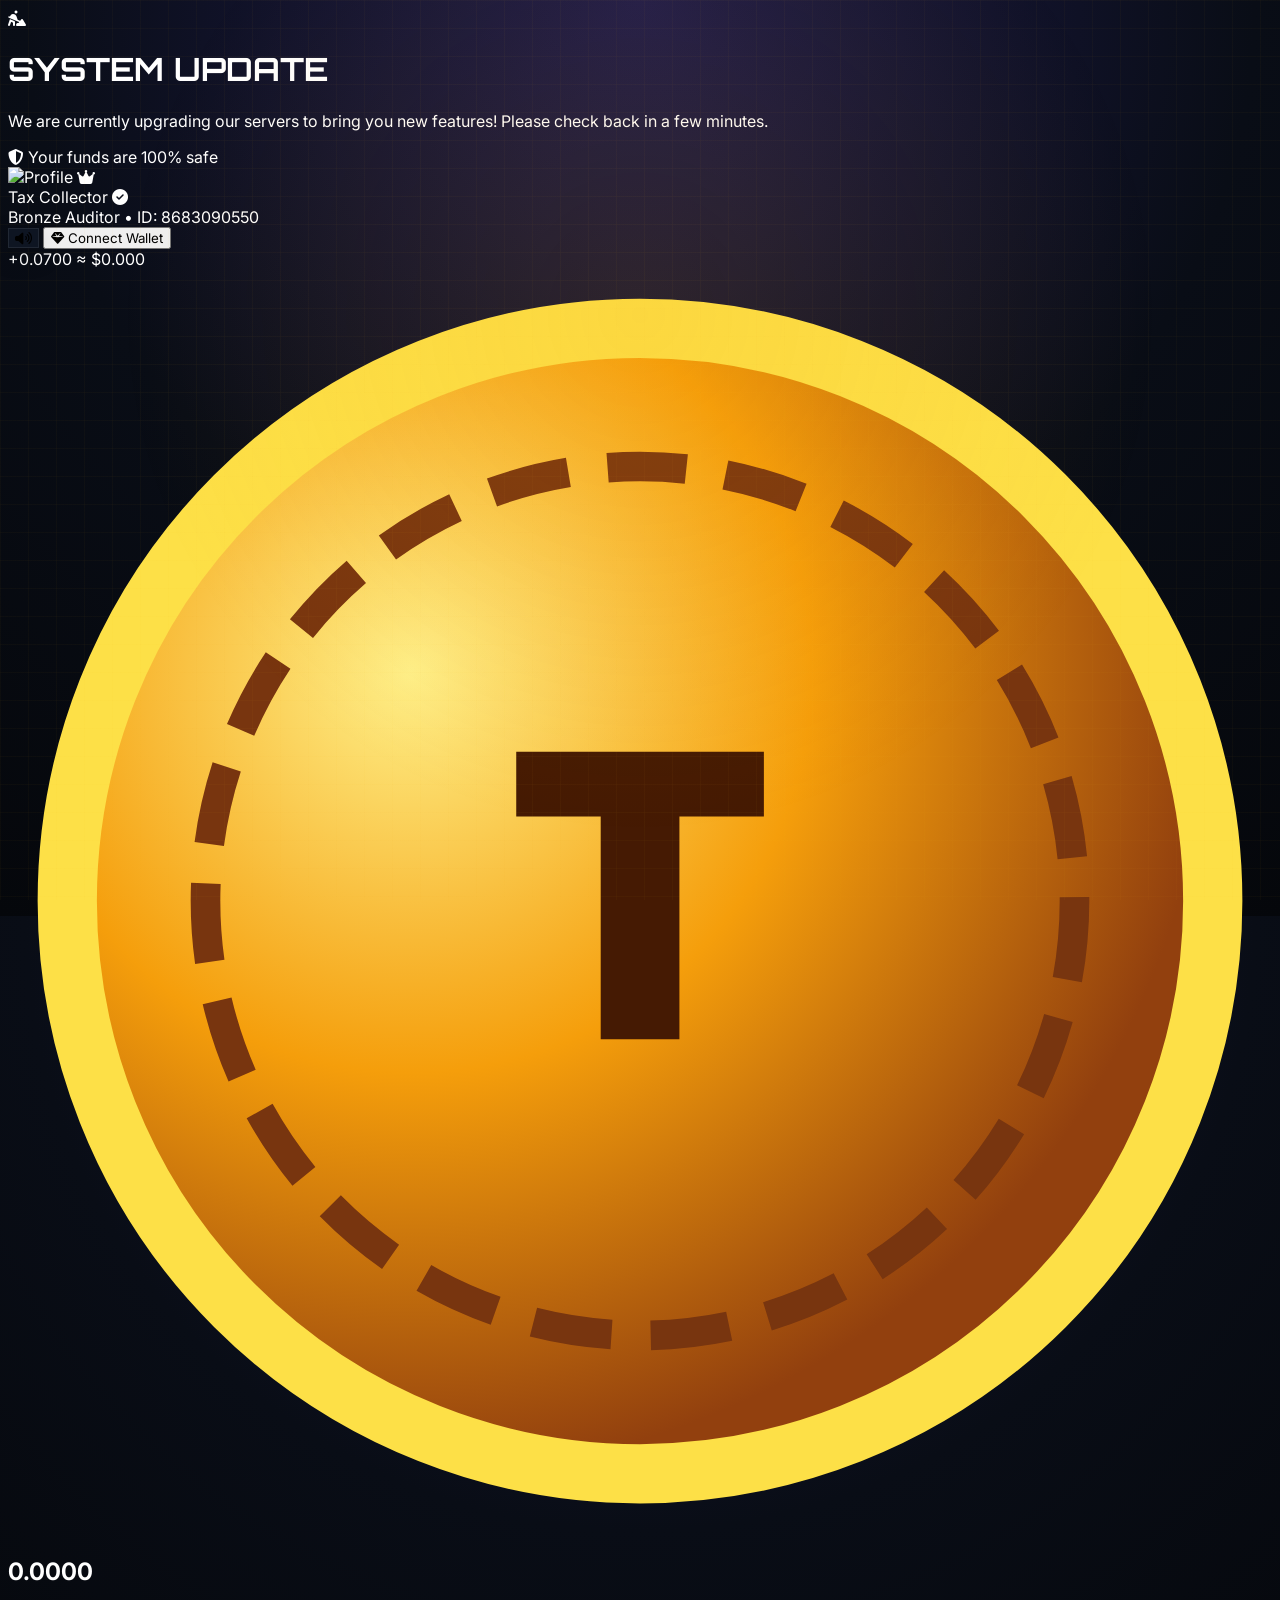
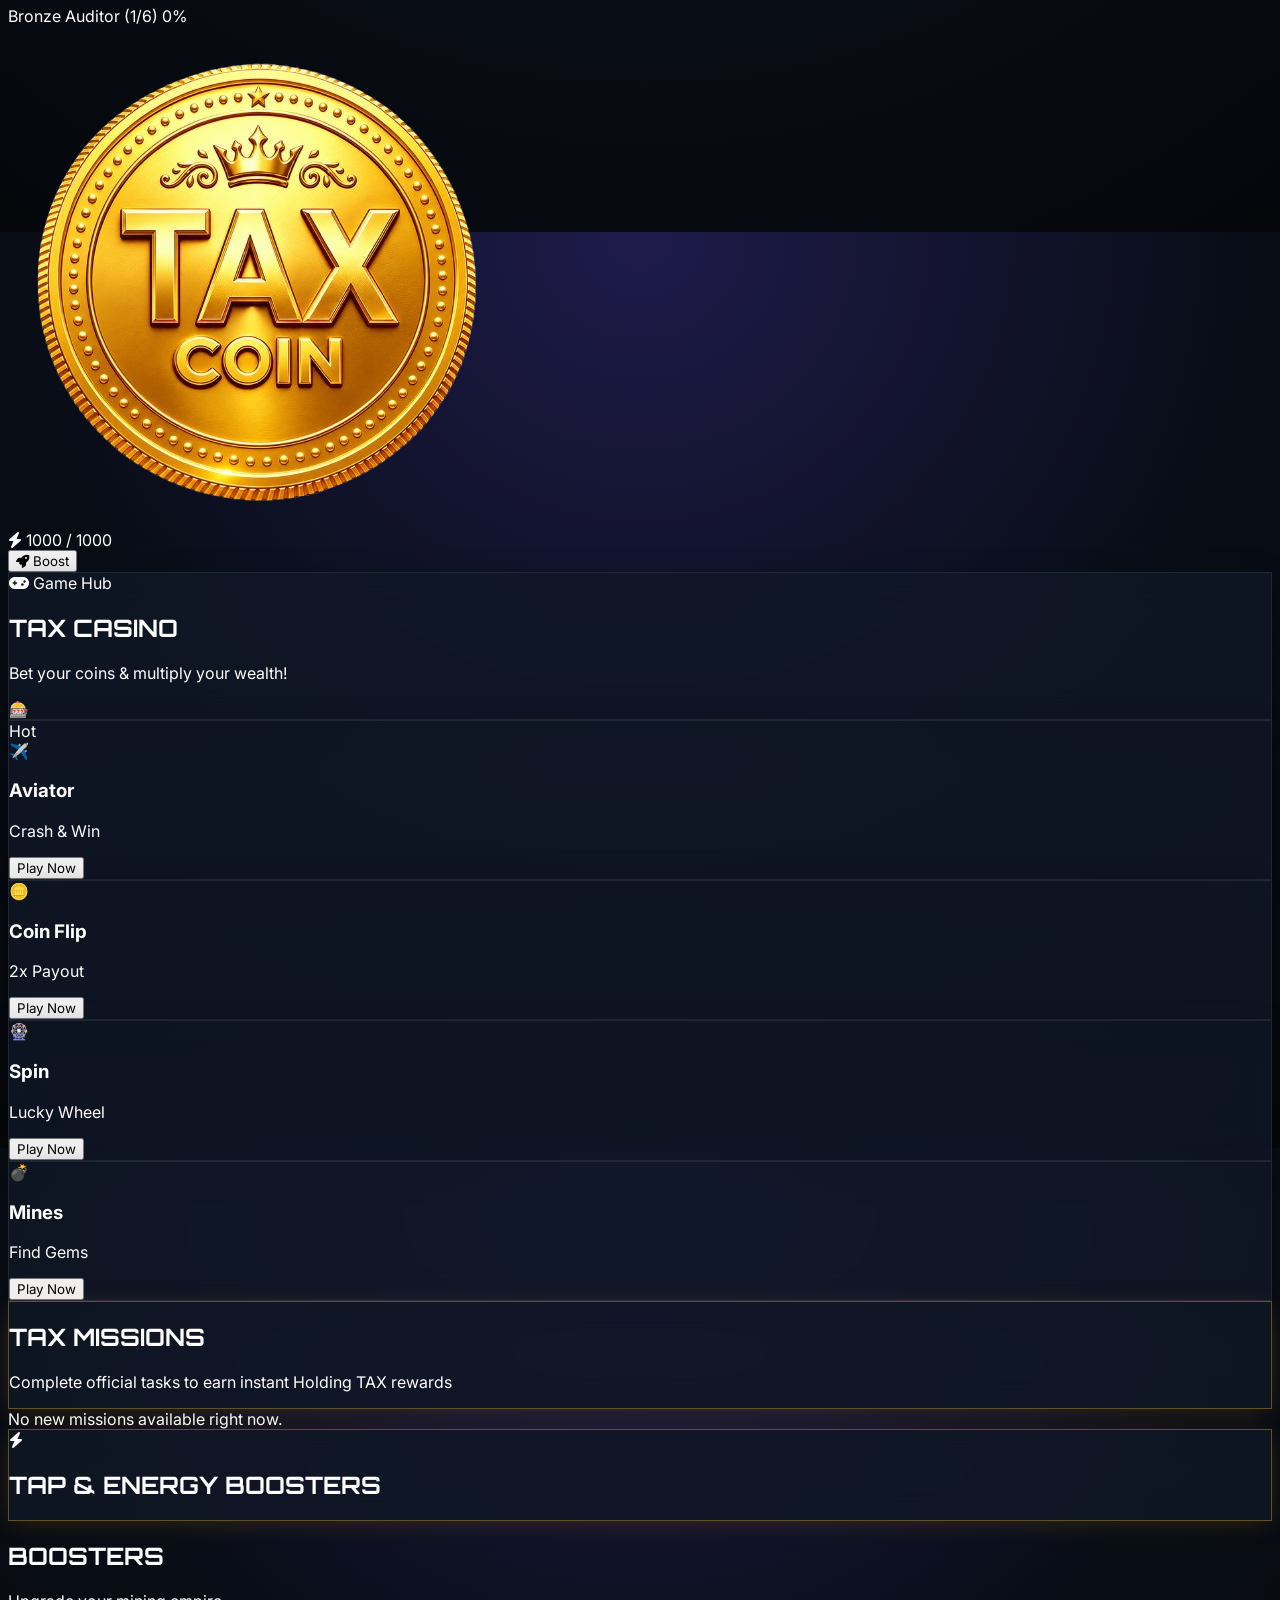
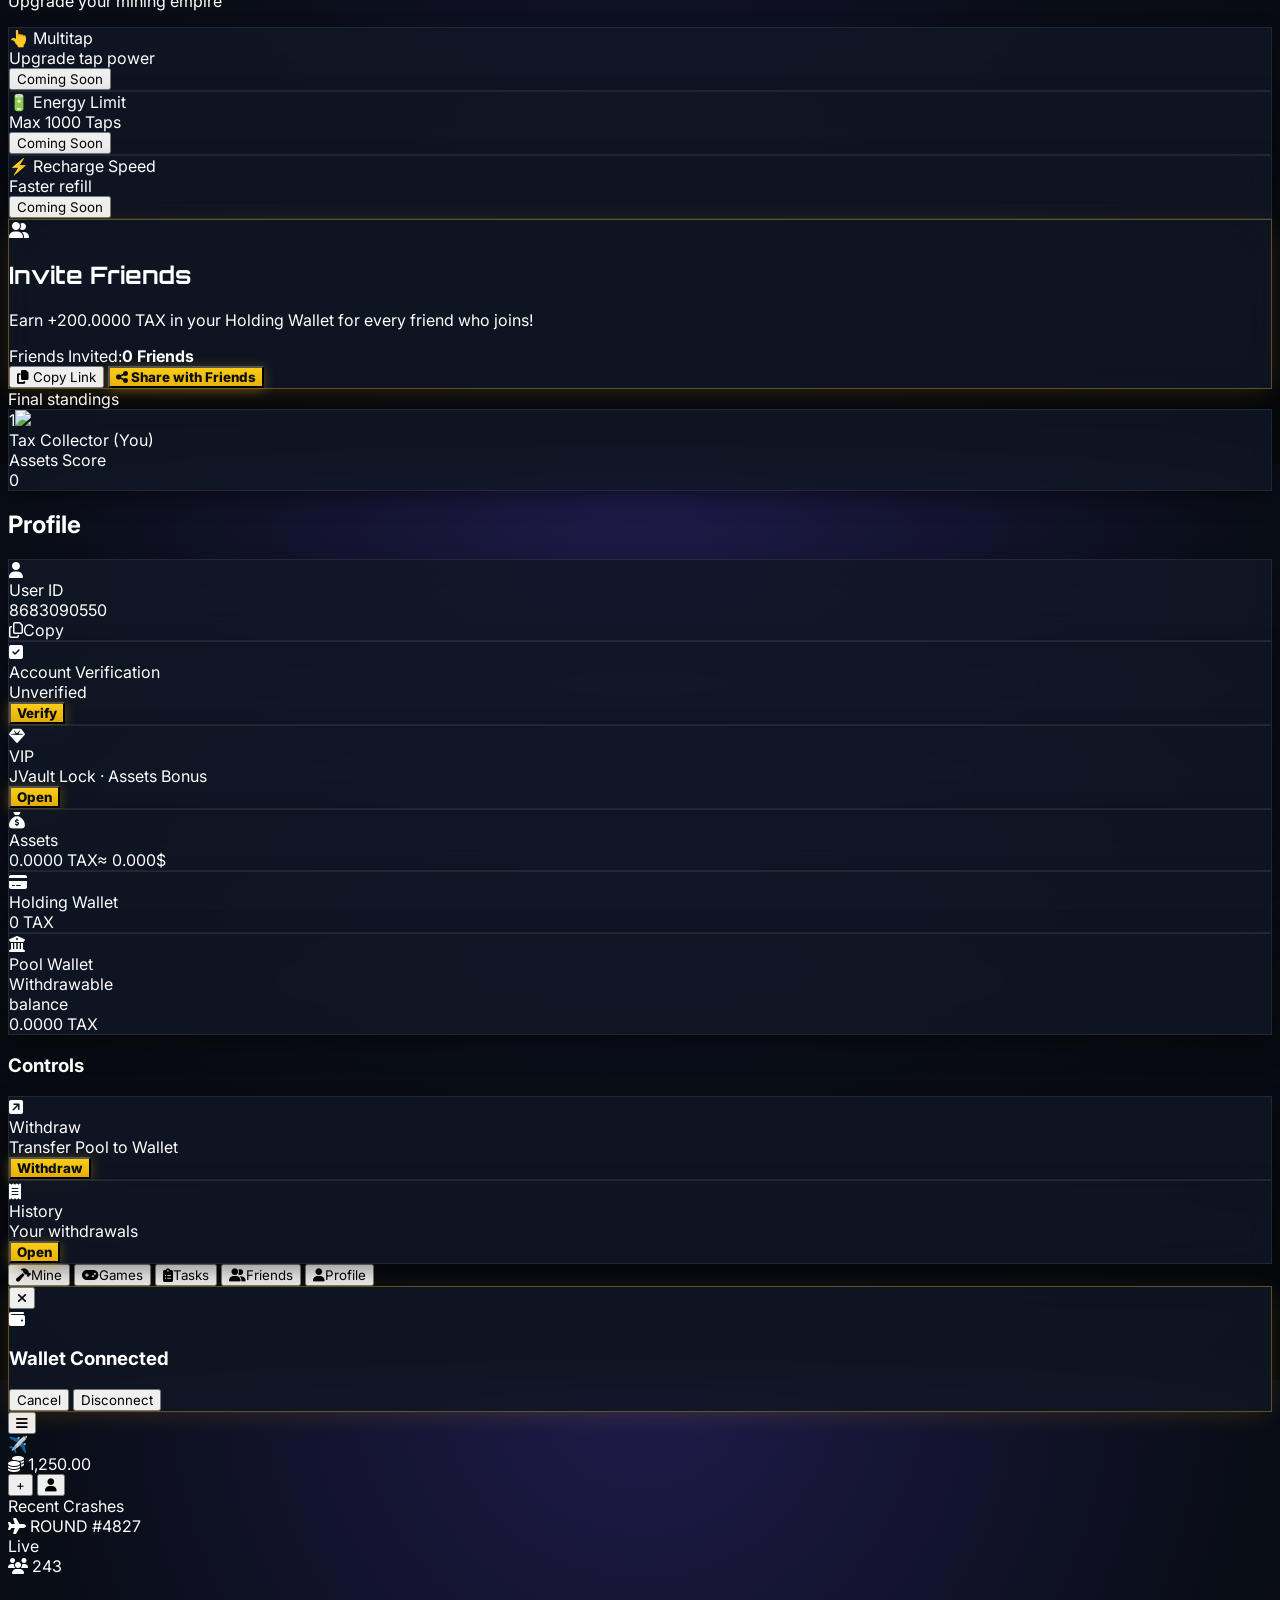
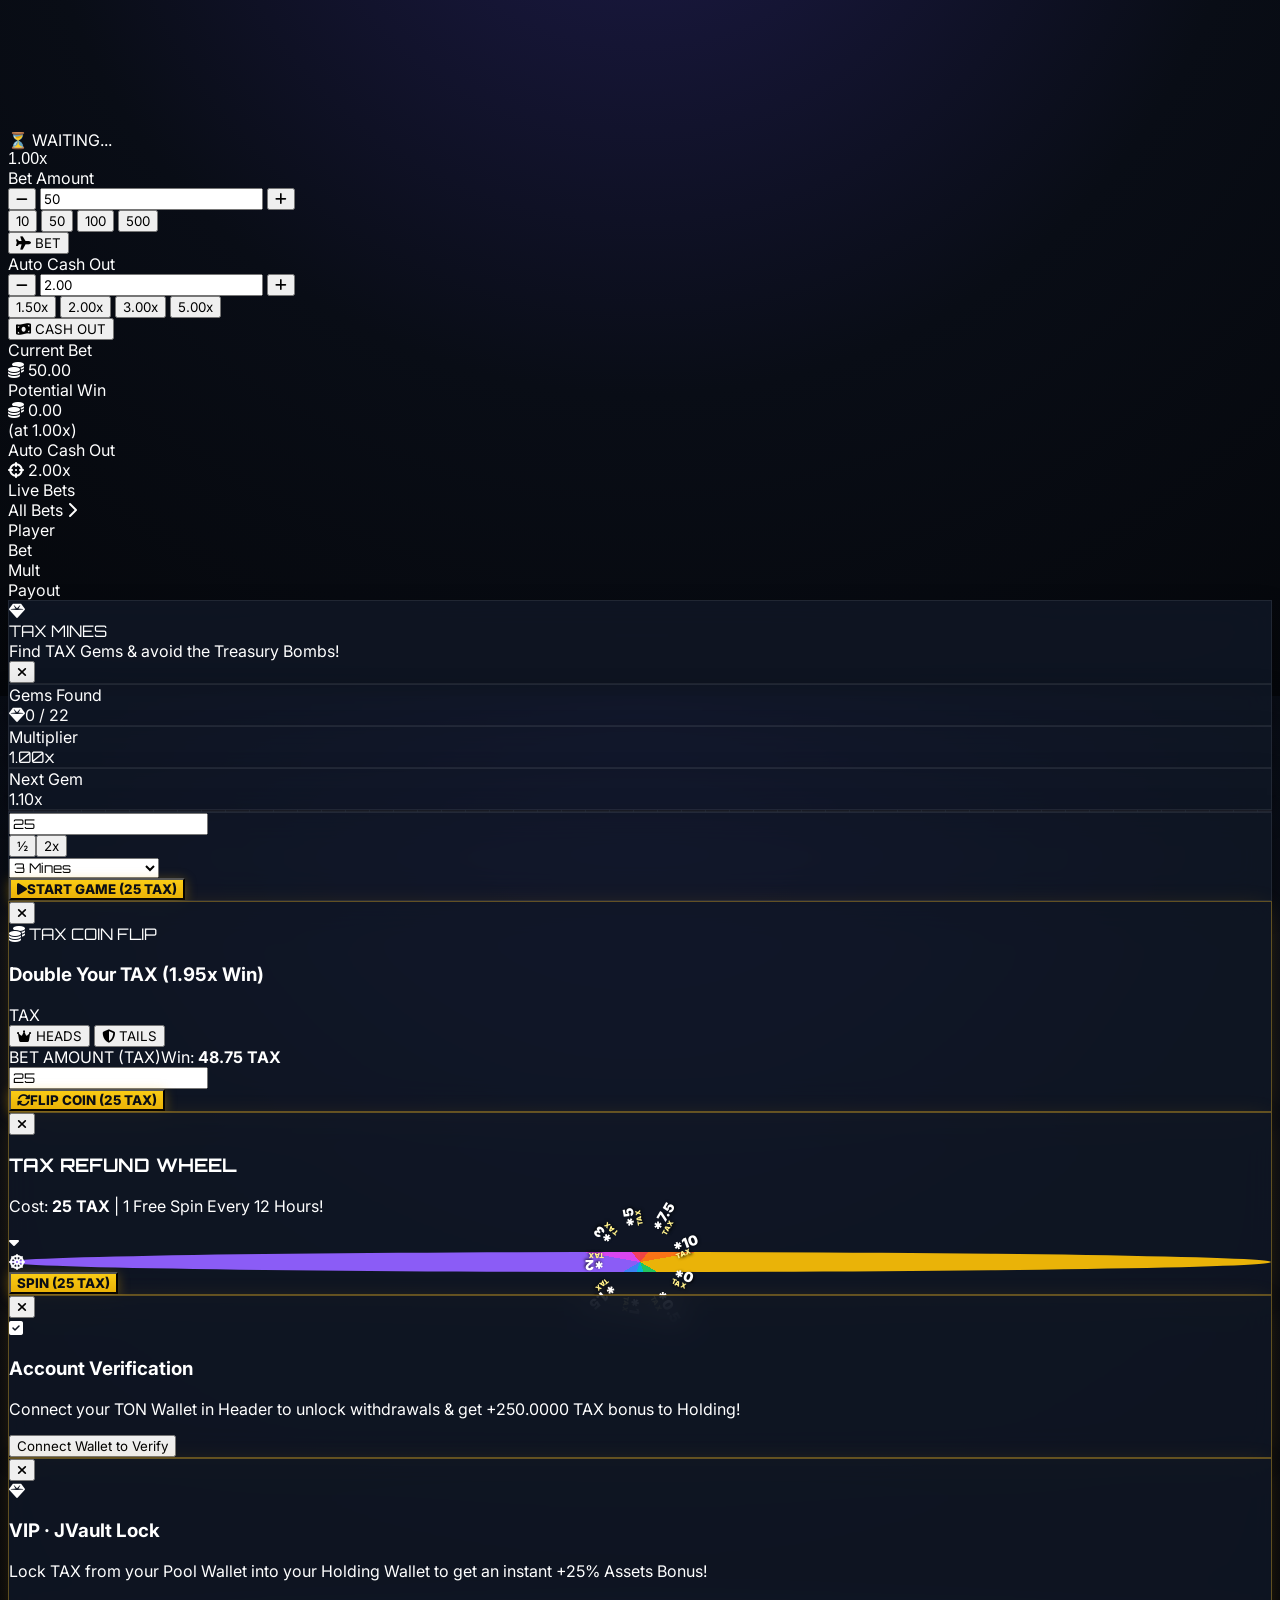
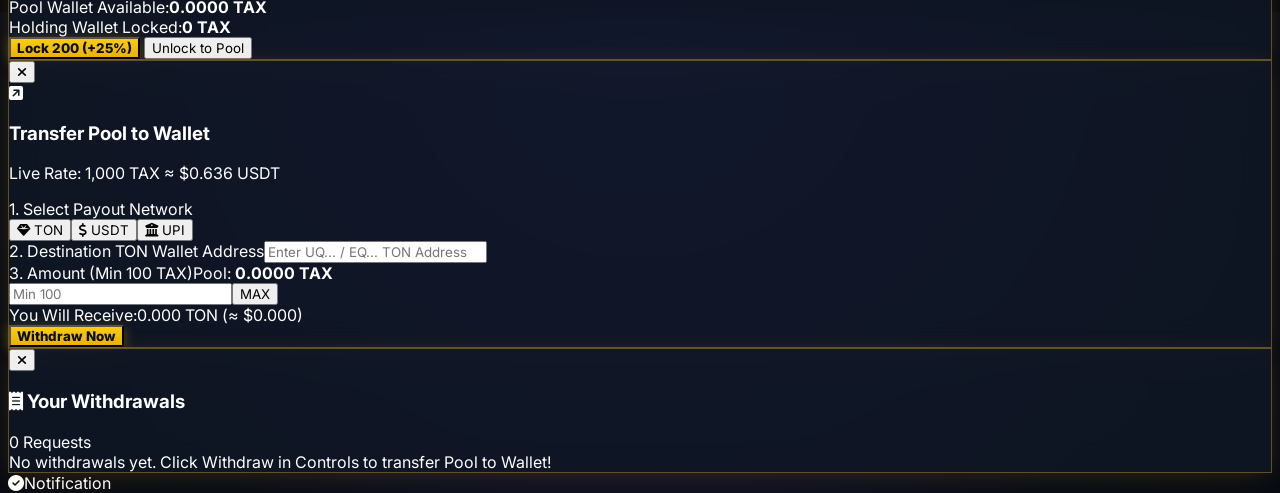
==== commit cb06c7c1: "Update index.html" ====
--- a/index.html
+++ b/index.html
@@ -385,92 +385,159 @@
         </div>
     </div>
 
-        <!-- ========================================== -->
-    <!-- GAME MODAL: AVIATOR -->
-    <!-- ========================================== -->
-    <div id="aviator-modal" class="hidden fixed inset-0 z-[100] bg-slate-950/95 backdrop-blur-md flex-col items-center justify-center p-2 sm:p-4">
+       <!-- GAME MODAL: AVIATOR (PRO DARK THEME) -->
+    <div id="aviator-modal" class="hidden fixed inset-0 z-[100] bg-[#0b1016] overflow-y-auto no-scrollbar pb-10 font-sans">
         
-        <div class="w-full max-w-md bg-slate-900 border border-slate-700 rounded-3xl overflow-hidden flex flex-col shadow-[0_0_50px_rgba(225,29,72,0.15)] relative">
+        <div class="w-full max-w-md mx-auto flex flex-col min-h-full bg-[#0b1016]">
             
             <!-- Top Header -->
-            <div class="px-4 py-3 border-b border-slate-800 flex items-center justify-between bg-slate-950/50">
+            <div class="flex items-center justify-between p-3 bg-[#141b24] sticky top-0 z-50 shadow-md border-b border-slate-800/50">
+                <div class="flex items-center gap-3">
+                    <button onclick="closeAviatorModal()" class="text-slate-400 hover:text-white transition">
+                        <i class="fa-solid fa-bars text-lg"></i>
+                    </button>
+                    <div class="text-rose-600 text-xl rotate-45 drop-shadow-[0_0_8px_rgba(225,29,72,0.8)]">✈️</div>
+                </div>
                 <div class="flex items-center gap-2">
-                    <div class="w-8 h-8 rounded-lg bg-rose-500/20 flex items-center justify-center text-rose-500 border border-rose-500/30">✈️</div>
-                    <h3 class="font-black text-white text-lg tracking-wider font-cyber">AVIATOR</h3>
-                </div>
-                <div class="flex items-center gap-3">
-                    <div class="text-right">
-                        <div class="text-[9px] text-slate-400 font-bold uppercase">Balance</div>
-                        <div id="aviator-pool-bal" class="text-xs font-black text-amber-400 font-mono">0.00 TAX</div>
-                    </div>
-                    <button onclick="closeAviatorModal()" class="w-8 h-8 rounded-full bg-slate-800 text-slate-400 flex items-center justify-center hover:bg-rose-500 hover:text-white transition active:scale-90">
-                        <i class="fa-solid fa-xmark text-lg"></i>
+                    <div class="flex items-center gap-1.5 px-3 py-1.5 bg-[#0b1016] rounded-full border border-slate-800">
+                        <i class="fa-solid fa-coins text-amber-500 text-sm"></i>
+                        <span id="aviator-pool-bal" class="text-white font-bold text-sm font-mono">1,250.00</span>
+                    </div>
+                    <button class="w-8 h-8 rounded-lg bg-emerald-500 text-slate-900 font-black flex items-center justify-center hover:bg-emerald-400 active:scale-95 transition">+</button>
+                    <button class="w-8 h-8 rounded-lg bg-slate-800 text-slate-300 flex items-center justify-center hover:bg-slate-700 transition">
+                        <i class="fa-solid fa-user"></i>
                     </button>
                 </div>
             </div>
 
             <!-- Multiplier History -->
-            <div class="w-full h-9 bg-slate-950 flex items-center gap-2 px-3 overflow-x-auto no-scrollbar border-b border-slate-800" id="aviator-history-bar">
-                <!-- JS will add multiplier pills here -->
+            <div class="flex items-center gap-2 px-3 py-2 bg-[#0b1016] overflow-x-auto no-scrollbar border-b border-[#141b24]">
+                <div class="flex items-center gap-1.5 mr-2 shrink-0">
+                    <div class="w-2 h-2 rounded-full bg-rose-600 animate-pulse"></div>
+                    <span class="text-[10px] text-slate-400 font-bold">Recent Crashes</span>
+                </div>
+                <div id="aviator-history-bar" class="flex gap-2 items-center">
+                    <!-- JS will inject pills here -->
+                </div>
             </div>
 
             <!-- Game Canvas Area -->
-            <div class="w-full h-52 sm:h-60 bg-slate-950 relative overflow-hidden flex items-center justify-center">
-                <div class="absolute inset-0 opacity-20" style="background-image: linear-gradient(#334155 1px, transparent 1px), linear-gradient(90deg, #334155 1px, transparent 1px); background-size: 20px 20px;"></div>
-                
-                <canvas id="aviator-canvas" class="absolute inset-0 w-full h-full z-10"></canvas>
+            <div class="relative m-3 bg-[#111720] rounded-2xl h-64 border border-slate-800/50 shadow-inner overflow-hidden flex flex-col">
+                <!-- Info Badges -->
+                <div class="absolute top-3 left-3 flex gap-2 z-20">
+                    <div class="flex items-center gap-1.5 px-2.5 py-1 bg-slate-900/80 rounded-full border border-slate-700/50">
+                        <i class="fa-solid fa-plane text-rose-500 text-[10px]"></i>
+                        <span class="text-[10px] text-slate-300 font-bold tracking-wider" id="aviator-round-id">ROUND #4827</span>
+                    </div>
+                </div>
+                <div class="absolute top-3 right-3 flex gap-3 z-20 text-[10px] font-bold text-slate-300">
+                    <div class="flex items-center gap-1"><div class="w-1.5 h-1.5 rounded-full bg-rose-500"></div> Live</div>
+                    <div class="flex items-center gap-1"><i class="fa-solid fa-users"></i> <span id="aviator-live-players">243</span></div>
+                </div>
+
+                <canvas id="aviator-canvas" class="w-full h-full absolute inset-0 z-10"></canvas>
                 
                 <div class="absolute inset-0 z-20 flex flex-col items-center justify-center pointer-events-none">
-                    <div id="aviator-status-badge" class="text-xs font-bold uppercase tracking-widest text-amber-400 mb-1 flex items-center gap-1.5 drop-shadow">
-                        <span id="aviator-status-text">⏳ WAITING...</span>
-                    </div>
-                    <div id="aviator-multiplier-display" class="font-cyber font-black text-6xl text-white tracking-tight drop-shadow-[0_4px_25px_rgba(245,158,11,0.5)]">
+                    <div id="aviator-status-text" class="text-xs font-bold uppercase tracking-widest text-amber-400 mb-1 drop-shadow-md">
+                        ⏳ WAITING...
+                    </div>
+                    <div id="aviator-multiplier-display" class="font-bold text-7xl text-white tracking-tighter drop-shadow-[0_2px_10px_rgba(0,0,0,0.8)]" style="font-family: 'Arial Rounded MT Bold', sans-serif;">
                         1.00x
                     </div>
                 </div>
             </div>
 
-            <!-- Betting Controls -->
-            <div class="p-4 bg-slate-900 border-t border-slate-700">
+            <!-- Betting Controls (2 Columns) -->
+            <div class="px-3 grid grid-cols-1 sm:grid-cols-2 gap-3 mb-4">
                 
-                <div class="flex items-center justify-between mb-3 bg-slate-950 p-2.5 rounded-xl border border-slate-800">
+                <!-- Left: Bet Amount -->
+                <div class="bg-[#171e28] rounded-2xl p-3 border border-slate-800/50">
+                    <div class="flex justify-between items-center mb-3">
+                        <span class="text-[10px] text-slate-400 font-bold uppercase tracking-wider">Bet Amount</span>
+                    </div>
+                    <div class="flex items-center justify-between bg-[#0b1016] rounded-xl p-1 mb-2 border border-slate-800">
+                        <button onclick="changeAviatorBet(-10)" class="w-10 h-8 rounded-lg text-slate-400 hover:bg-slate-800 active:scale-95 transition"><i class="fa-solid fa-minus"></i></button>
+                        <input type="number" id="aviator-bet-input" value="50" class="w-full bg-transparent text-center text-white font-bold focus:outline-none">
+                        <button onclick="changeAviatorBet(10)" class="w-10 h-8 rounded-lg text-slate-400 hover:bg-slate-800 active:scale-95 transition"><i class="fa-solid fa-plus"></i></button>
+                    </div>
+                    <div class="grid grid-cols-4 gap-1.5 mb-3">
+                        <button onclick="setAviatorBet(10)" class="py-1.5 rounded-lg bg-[#222b38] text-slate-300 text-xs font-bold hover:bg-slate-700 active:scale-95 transition">10</button>
+                        <button onclick="setAviatorBet(50)" class="py-1.5 rounded-lg bg-[#222b38] text-slate-300 text-xs font-bold hover:bg-slate-700 active:scale-95 transition">50</button>
+                        <button onclick="setAviatorBet(100)" class="py-1.5 rounded-lg bg-[#222b38] text-slate-300 text-xs font-bold hover:bg-slate-700 active:scale-95 transition">100</button>
+                        <button onclick="setAviatorBet(500)" class="py-1.5 rounded-lg bg-[#222b38] text-slate-300 text-xs font-bold hover:bg-slate-700 active:scale-95 transition">500</button>
+                    </div>
+                    <button id="aviator-action-btn" onclick="handleAviatorAction()" class="w-full py-4 rounded-xl bg-emerald-500 hover:bg-emerald-400 text-slate-950 font-black text-lg uppercase tracking-wider shadow-[0_0_15px_rgba(16,185,129,0.3)] active:scale-95 transition flex items-center justify-center gap-2">
+                        <i class="fa-solid fa-plane"></i> <span id="aviator-btn-label">BET</span>
+                    </button>
+                </div>
+
+                <!-- Right: Auto Cash Out -->
+                <div class="bg-[#171e28] rounded-2xl p-3 border border-slate-800/50">
+                    <div class="flex justify-between items-center mb-3">
+                        <span class="text-[10px] text-slate-400 font-bold uppercase tracking-wider">Auto Cash Out</span>
+                        <label class="relative inline-flex items-center cursor-pointer">
+                            <input type="checkbox" id="aviator-auto-toggle" class="sr-only peer" checked>
+                            <div class="w-8 h-4 bg-slate-700 peer-focus:outline-none rounded-full peer peer-checked:after:translate-x-full peer-checked:after:border-white after:content-[''] after:absolute after:top-[2px] after:left-[2px] after:bg-white after:border-slate-300 after:border after:rounded-full after:h-3 after:w-3 after:transition-all peer-checked:bg-emerald-500"></div>
+                        </label>
+                    </div>
+                    <div class="flex items-center justify-between bg-[#0b1016] rounded-xl p-1 mb-2 border border-slate-800">
+                        <button onclick="changeAviatorAuto(-0.1)" class="w-10 h-8 rounded-lg text-slate-400 hover:bg-slate-800 active:scale-95 transition"><i class="fa-solid fa-minus"></i></button>
+                        <input type="number" id="aviator-auto-val" value="2.00" step="0.1" class="w-full bg-transparent text-center text-white font-bold focus:outline-none">
+                        <button onclick="changeAviatorAuto(0.1)" class="w-10 h-8 rounded-lg text-slate-400 hover:bg-slate-800 active:scale-95 transition"><i class="fa-solid fa-plus"></i></button>
+                    </div>
+                    <div class="grid grid-cols-4 gap-1.5 mb-3">
+                        <button onclick="setAviatorAuto(1.50)" class="py-1.5 rounded-lg bg-[#222b38] text-slate-300 text-xs font-bold hover:bg-slate-700 active:scale-95 transition">1.50x</button>
+                        <button onclick="setAviatorAuto(2.00)" class="py-1.5 rounded-lg bg-[#222b38] text-emerald-400 border border-emerald-500/30 text-xs font-bold hover:bg-slate-700 active:scale-95 transition">2.00x</button>
+                        <button onclick="setAviatorAuto(3.00)" class="py-1.5 rounded-lg bg-[#222b38] text-slate-300 text-xs font-bold hover:bg-slate-700 active:scale-95 transition">3.00x</button>
+                        <button onclick="setAviatorAuto(5.00)" class="py-1.5 rounded-lg bg-[#222b38] text-slate-300 text-xs font-bold hover:bg-slate-700 active:scale-95 transition">5.00x</button>
+                    </div>
+                    <button id="aviator-cashout-btn" onclick="forceCashout()" class="w-full py-4 rounded-xl bg-rose-600 hover:bg-rose-500 text-white font-black text-lg uppercase tracking-wider shadow-[0_0_15px_rgba(225,29,72,0.3)] active:scale-95 transition flex items-center justify-center gap-2 opacity-50 cursor-not-allowed">
+                        <i class="fa-solid fa-money-bill-wave"></i> CASH OUT
+                    </button>
+                </div>
+            </div>
+
+            <!-- Stats Row -->
+            <div class="mx-3 grid grid-cols-3 gap-2 border-y border-[#171e28] py-3 mb-4 text-center">
+                <div>
+                    <div class="text-[10px] text-slate-500 mb-1">Current Bet</div>
+                    <div class="text-sm font-bold text-white flex items-center justify-center gap-1"><i class="fa-solid fa-coins text-amber-500 text-[10px]"></i> <span id="stat-curr-bet">50.00</span></div>
+                </div>
+                <div class="border-x border-[#171e28]">
+                    <div class="text-[10px] text-slate-500 mb-1">Potential Win</div>
+                    <div class="text-sm font-bold text-amber-400 flex items-center justify-center gap-1"><i class="fa-solid fa-coins text-[10px]"></i> <span id="stat-pot-win">0.00</span></div>
+                    <div class="text-[8px] text-slate-500" id="stat-pot-win-at">(at 1.00x)</div>
+                </div>
+                <div>
+                    <div class="text-[10px] text-slate-500 mb-1">Auto Cash Out</div>
+                    <div class="text-sm font-bold text-white flex items-center justify-center gap-1"><i class="fa-solid fa-crosshairs text-slate-400 text-[10px]"></i> <span id="stat-auto-val">2.00x</span></div>
+                </div>
+            </div>
+
+            <!-- Live Bets Table -->
+            <div class="mx-3 bg-[#111720] rounded-2xl p-3 mb-6">
+                <div class="flex items-center justify-between mb-3">
                     <div class="flex items-center gap-2">
-                        <label class="relative inline-flex items-center cursor-pointer">
-                            <input type="checkbox" id="aviator-auto-toggle" class="sr-only peer">
-                            <div class="w-9 h-5 bg-slate-700 peer-focus:outline-none rounded-full peer peer-checked:after:translate-x-full peer-checked:after:border-white after:content-[''] after:absolute after:top-[2px] after:left-[2px] after:bg-white after:border-slate-300 after:border after:rounded-full after:h-4 after:w-4 after:transition-all peer-checked:bg-amber-500"></div>
-                        </label>
-                        <span class="text-[10px] font-bold text-slate-400 uppercase">Auto Cashout</span>
-                    </div>
-                    <div class="flex items-center gap-1.5">
-                        <span class="text-[10px] font-bold text-slate-500">@</span>
-                        <input type="number" id="aviator-auto-val" value="2.00" step="0.1" class="w-16 bg-slate-800 border border-slate-600 rounded-lg text-center text-xs font-bold text-white py-1 focus:outline-none focus:border-amber-500">
-                        <span class="text-xs text-amber-400 font-bold">x</span>
-                    </div>
-                </div>
-
-                <div class="flex items-center gap-2 mb-4">
-                    <button onclick="halveAviatorBet()" class="w-10 h-10 rounded-xl bg-slate-800 border border-slate-700 text-slate-300 font-bold active:scale-95">/2</button>
-                    <div class="flex-1 relative">
-                        <input type="number" id="aviator-bet-input" value="100" class="w-full h-10 bg-slate-950 border border-slate-600 rounded-xl text-center text-sm font-black text-white focus:outline-none focus:border-amber-500" placeholder="Bet amount">
-                        <div class="absolute right-3 top-1/2 -translate-y-1/2 text-[10px] text-amber-500 font-bold">TAX</div>
-                    </div>
-                    <button onclick="doubleAviatorBet()" class="w-10 h-10 rounded-xl bg-slate-800 border border-slate-700 text-slate-300 font-bold active:scale-95">x2</button>
-                    <button onclick="setAviatorBetMax()" class="w-12 h-10 rounded-xl bg-amber-500/20 border border-amber-500/40 text-amber-400 font-bold text-[10px] uppercase active:scale-95">Max</button>
-                </div>
-
-                <button id="aviator-action-btn" onclick="handleAviatorAction()" class="w-full py-4 rounded-xl bg-gradient-to-r from-emerald-500 to-emerald-600 text-slate-900 font-black text-sm uppercase tracking-widest shadow-lg shadow-emerald-500/20 active:scale-95 transition">
-                    <span id="aviator-btn-label">BET 100 TAX</span>
-                </button>
-                
-                <div id="aviator-potential-win" class="text-center text-[11px] font-bold text-amber-400 mt-2.5 h-4">
-                    Win: +0.00 TAX
-                </div>
-            </div>
-
-        </div>
-    </div>
-
-
+                        <div class="w-2 h-2 rounded-full bg-rose-600 animate-pulse"></div>
+                        <span class="text-white font-bold text-sm">Live Bets</span>
+                    </div>
+                    <span class="text-slate-500 text-[10px]">All Bets <i class="fa-solid fa-chevron-right ml-1"></i></span>
+                </div>
+                <div class="w-full text-left">
+                    <div class="grid grid-cols-4 sm:grid-cols-5 text-[9px] font-bold text-slate-500 uppercase tracking-wider mb-2 px-1">
+                        <div class="col-span-2 sm:col-span-2">Player</div>
+                        <div class="text-right">Bet</div>
+                        <div class="text-right">Mult</div>
+                        <div class="text-right hidden sm:block">Payout</div>
+                    </div>
+                    <div id="aviator-live-table" class="space-y-1 max-h-48 overflow-y-auto no-scrollbar">
+                        <!-- JS Injected Live Bets -->
+                    </div>
+                </div>
+            </div>
+
+        </div>
+    </div>
     <!-- MINES MODAL -->
     <div id="mines-modal" class="fixed inset-0 bg-black/85 backdrop-blur-md z-50 hidden flex-col justify-between p-3 sm:p-4 overflow-y-auto">
         <div class="max-w-md w-full mx-auto flex flex-col h-full justify-between space-y-2.5">
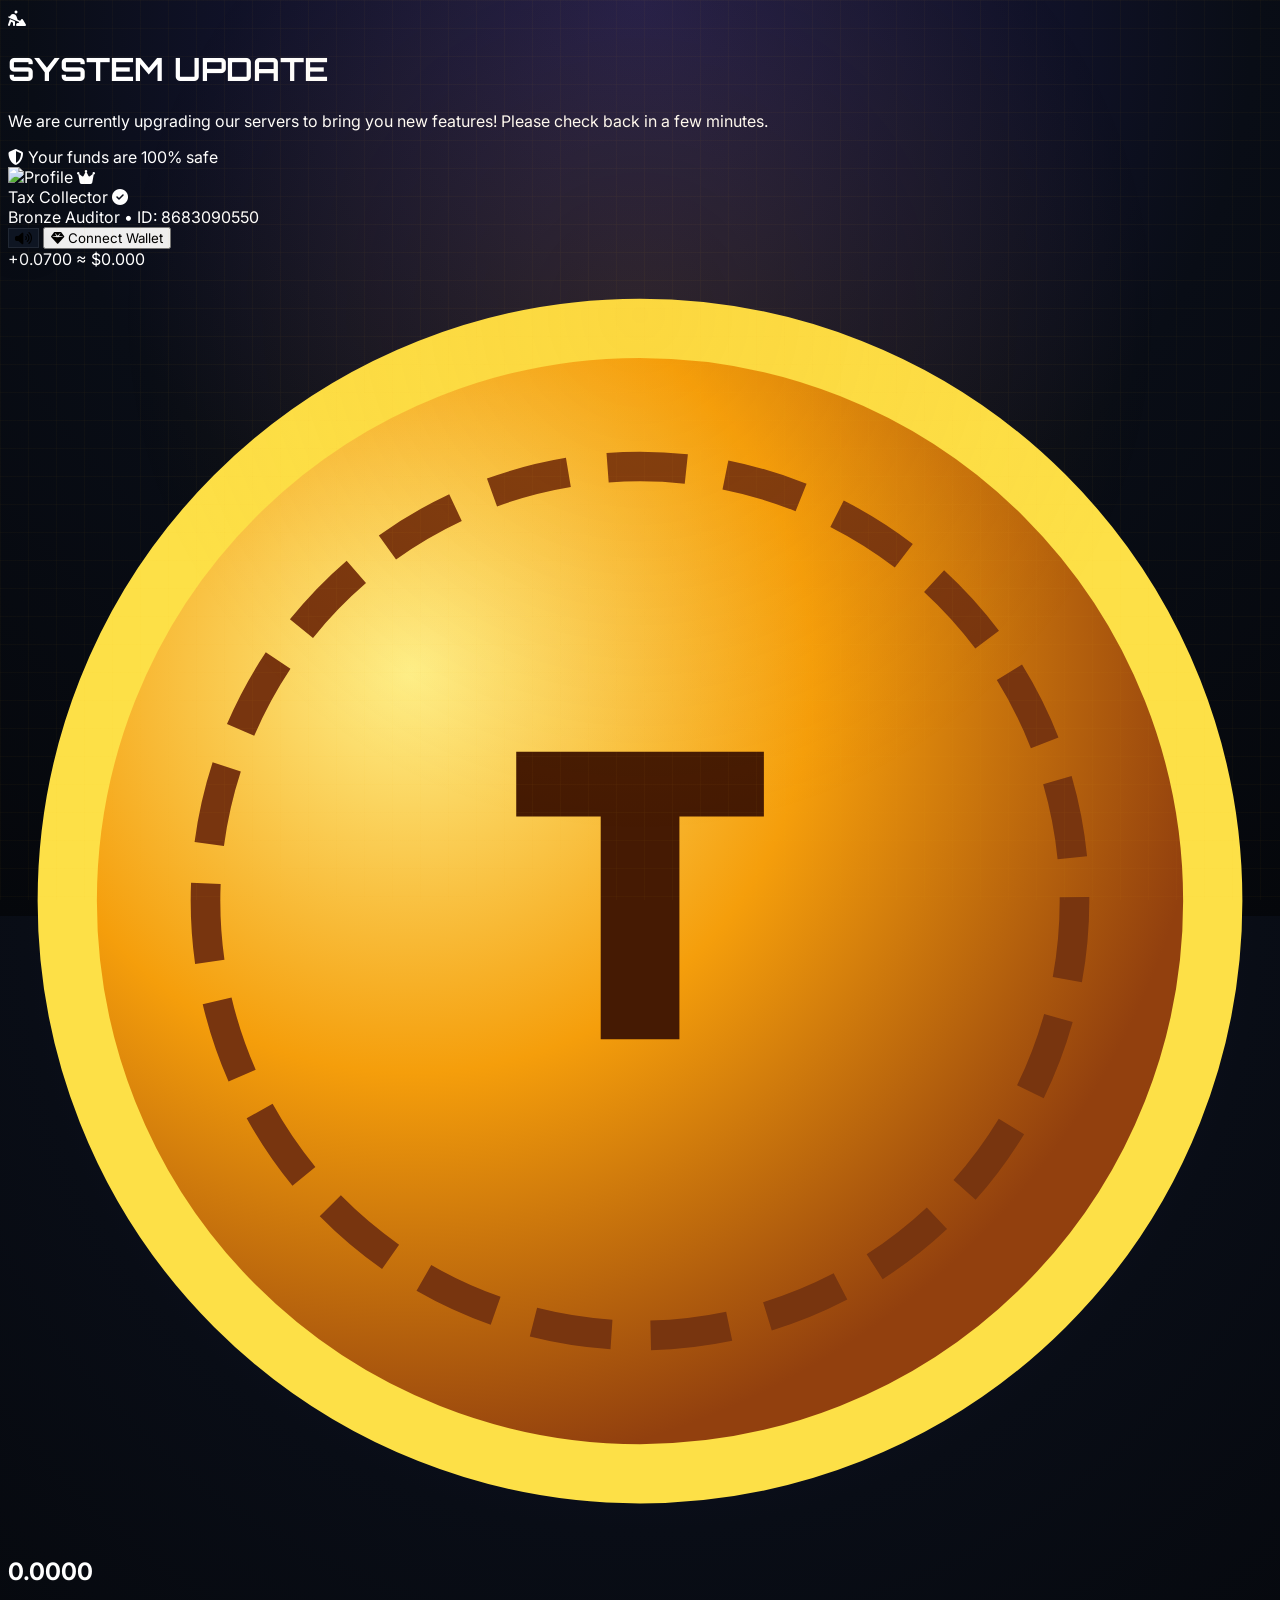
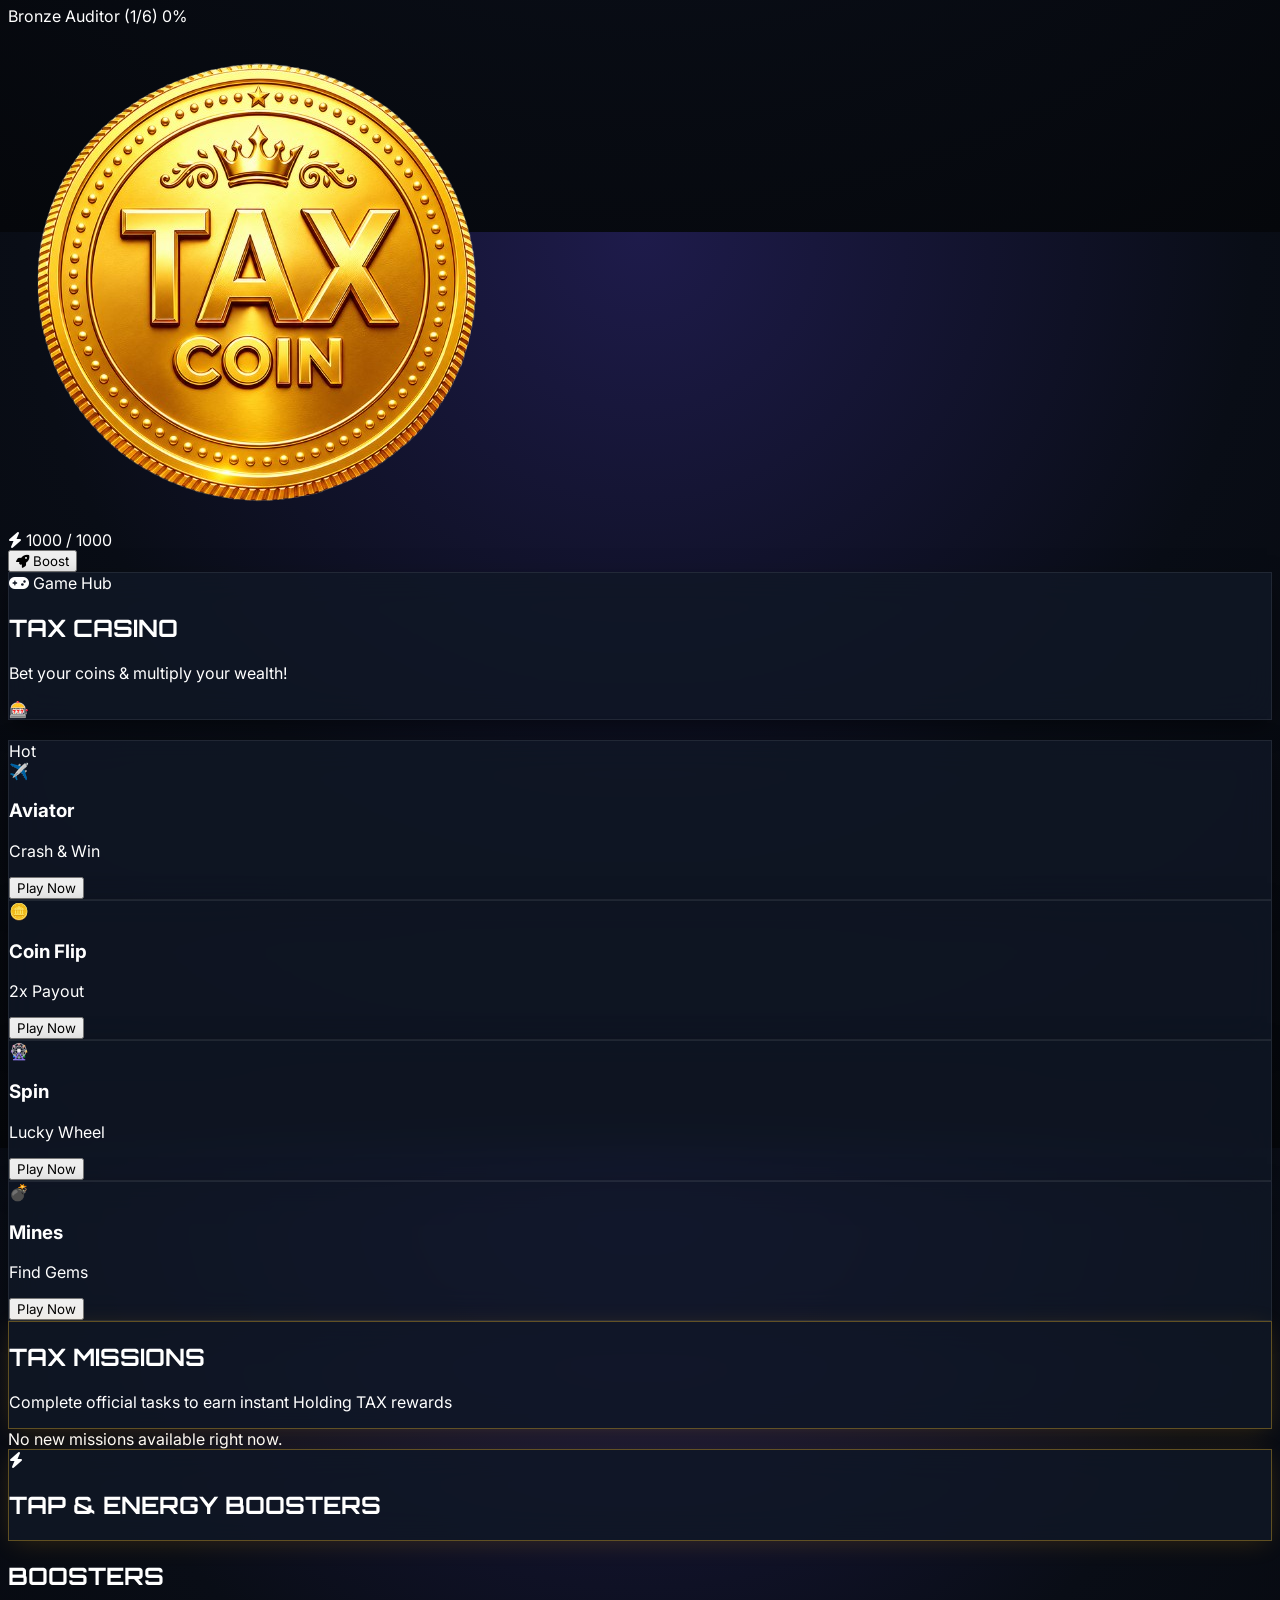
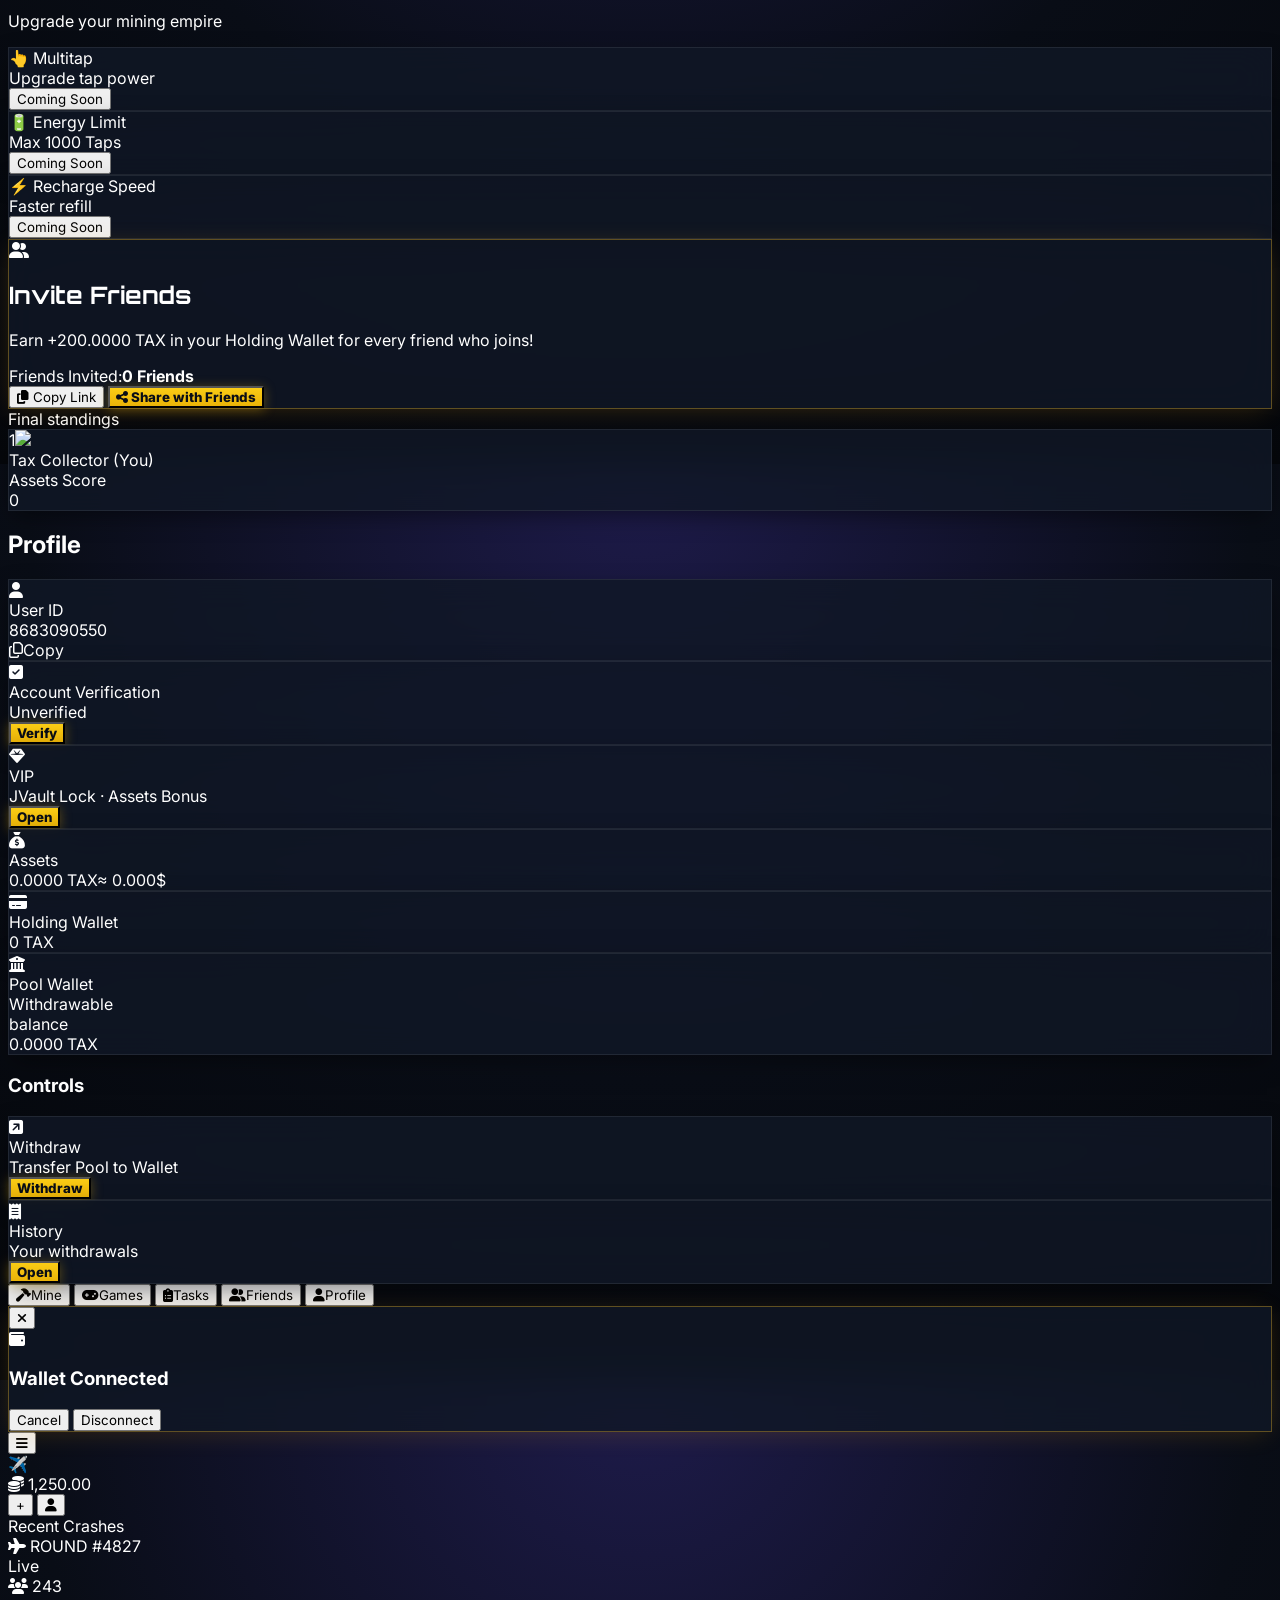
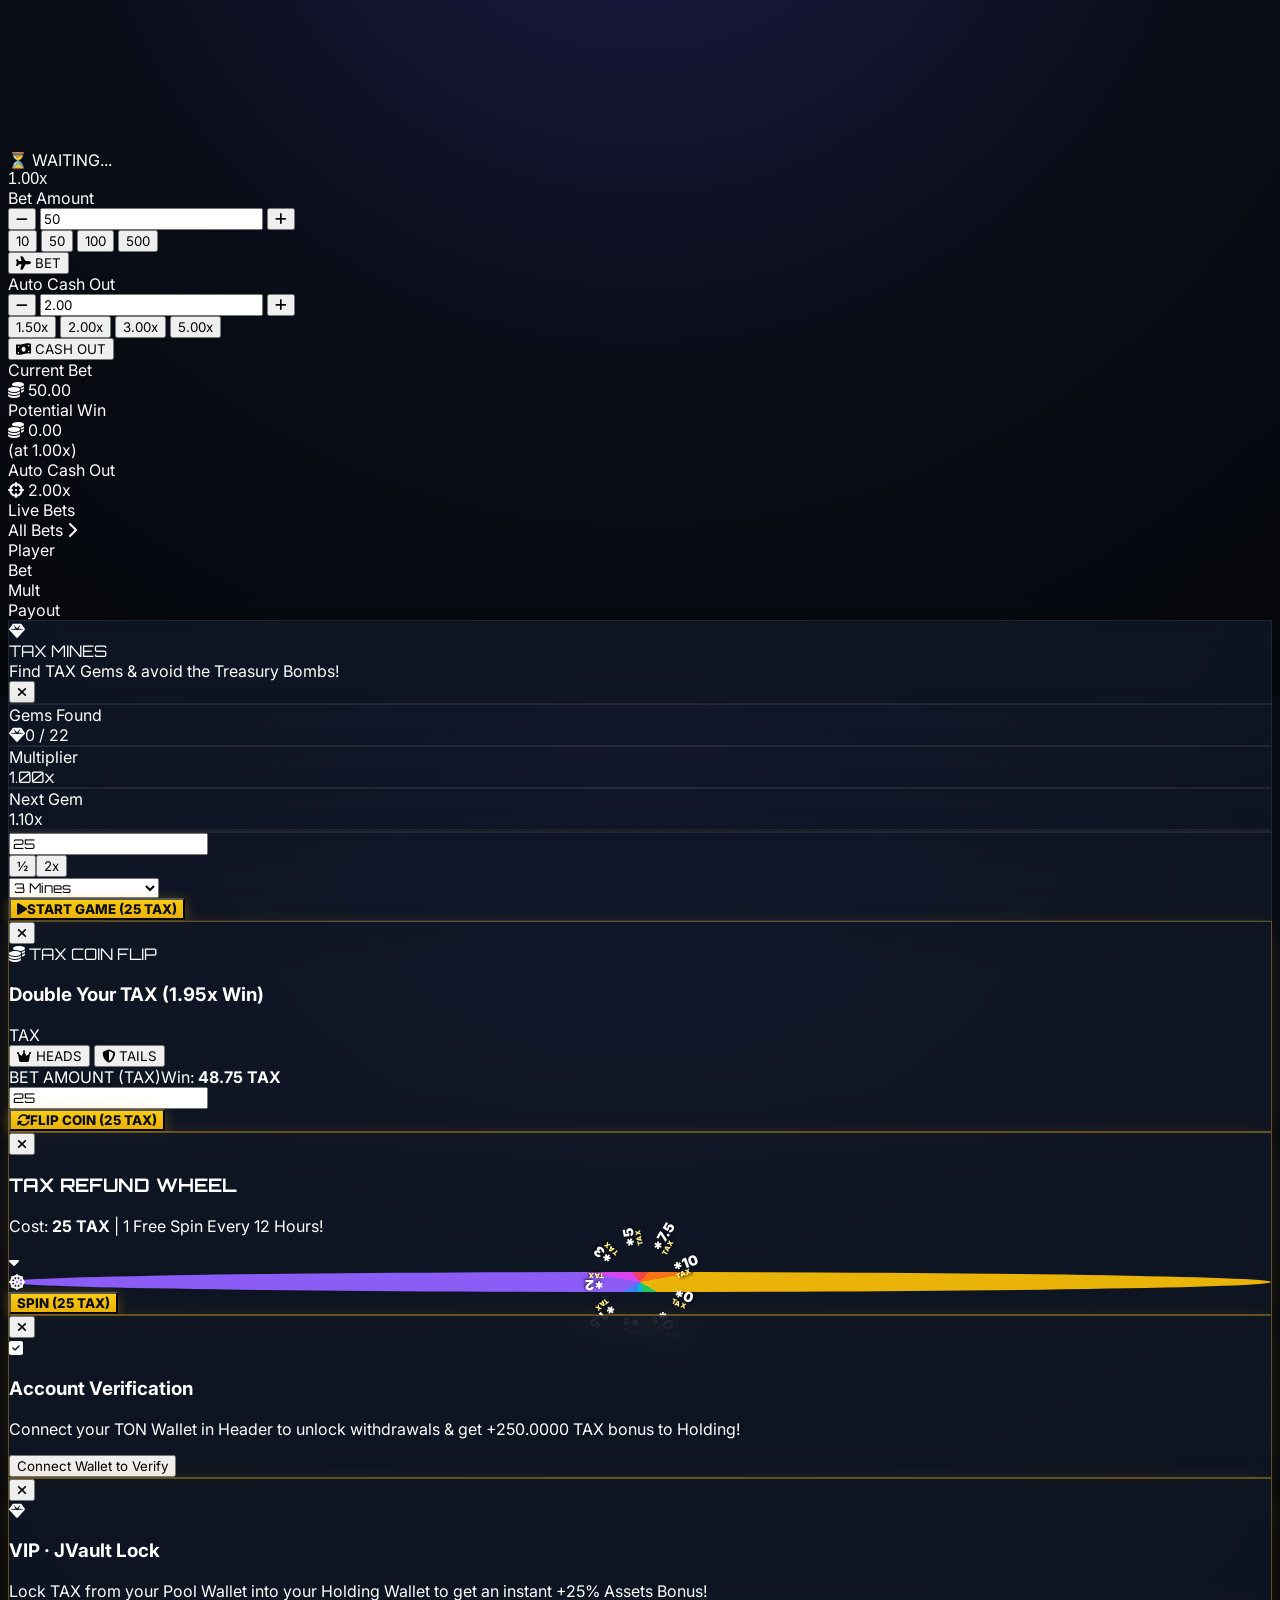
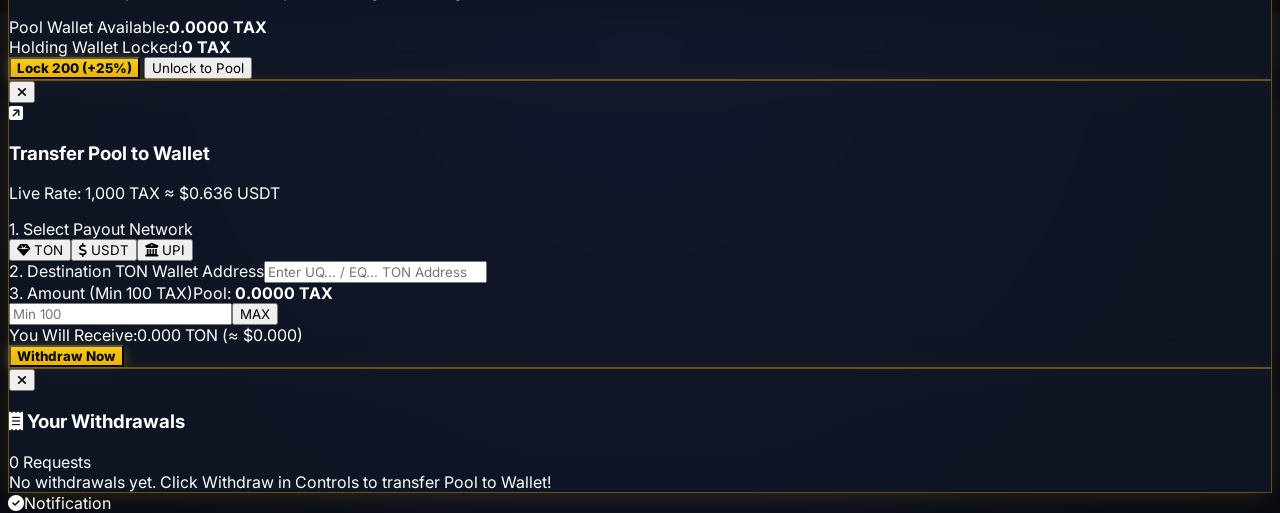
==== commit 60b89276: "Update index.html" ====
--- a/index.html
+++ b/index.html
@@ -152,19 +152,18 @@
             <!-- Games Grid (Your 4 Original Games) -->
             <div class="grid grid-cols-2 gap-3 mt-2">
                 
-                <!-- 1. Aviator -->
-                <div class="glass-card rounded-2xl p-3 border border-rose-500/30 hover:border-rose-400 transition group relative overflow-hidden shadow-lg shadow-rose-500/10 bg-slate-900/80">
-                    <div class="absolute top-0 right-0 px-2 py-0.5 bg-rose-500 rounded-bl-lg text-[8px] font-black text-white uppercase">Hot</div>
-                    <div class="flex items-center gap-3 mb-3 mt-1">
-                        <div class="w-12 h-12 rounded-xl bg-gradient-to-br from-rose-500 to-red-700 flex items-center justify-center text-2xl shadow-inner">✈️</div>
-                        <div>
-                            <h3 class="font-black text-white text-sm">Aviator</h3>
-                            <p class="text-[9px] text-rose-400 font-bold">Crash & Win</p>
-                        </div>
-                    </div>
-                    <button type="button" onclick="openAviatorModal()" class="w-full py-2 rounded-xl bg-rose-500/20 text-rose-400 font-black text-[11px] uppercase tracking-wider group-hover:bg-rose-500 group-hover:text-white transition">Play Now</button>
-                </div>
-                </div>
+               ​<!-- Aviator Game Card (Triggers the Pro Modal) -->
+<div class="glass-card rounded-2xl p-3 border border-rose-500/30 hover:border-rose-400 transition group relative overflow-hidden shadow-lg shadow-rose-500/10 bg-slate-900/80">
+<div class="absolute top-0 right-0 px-2 py-0.5 bg-rose-500 rounded-bl-lg text-[8px] font-black text-white uppercase">Hot</div>
+<div class="flex items-center gap-3 mb-3 mt-1">
+<div class="w-12 h-12 rounded-xl bg-gradient-to-br from-rose-500 to-red-700 flex items-center justify-center text-2xl shadow-inner">✈️</div>
+<div>
+<h3 class="font-black text-white text-sm">Aviator</h3>
+<p class="text-[9px] text-rose-400 font-bold">Crash & Win</p>
+</div>
+</div>
+<button type="button" onclick="openAviatorModal()" class="w-full py-2 rounded-xl bg-rose-500/20 text-rose-400 font-black text-[11px] uppercase tracking-wider group-hover:bg-rose-500 group-hover:text-white transition shadow-sm">Play Now</button>
+</div>
 
                 <!-- 2. Flip -->
                 <div class="glass-card rounded-2xl p-3 border border-amber-500/30 hover:border-amber-400 transition group relative overflow-hidden shadow-lg shadow-amber-500/10 bg-slate-900/80">
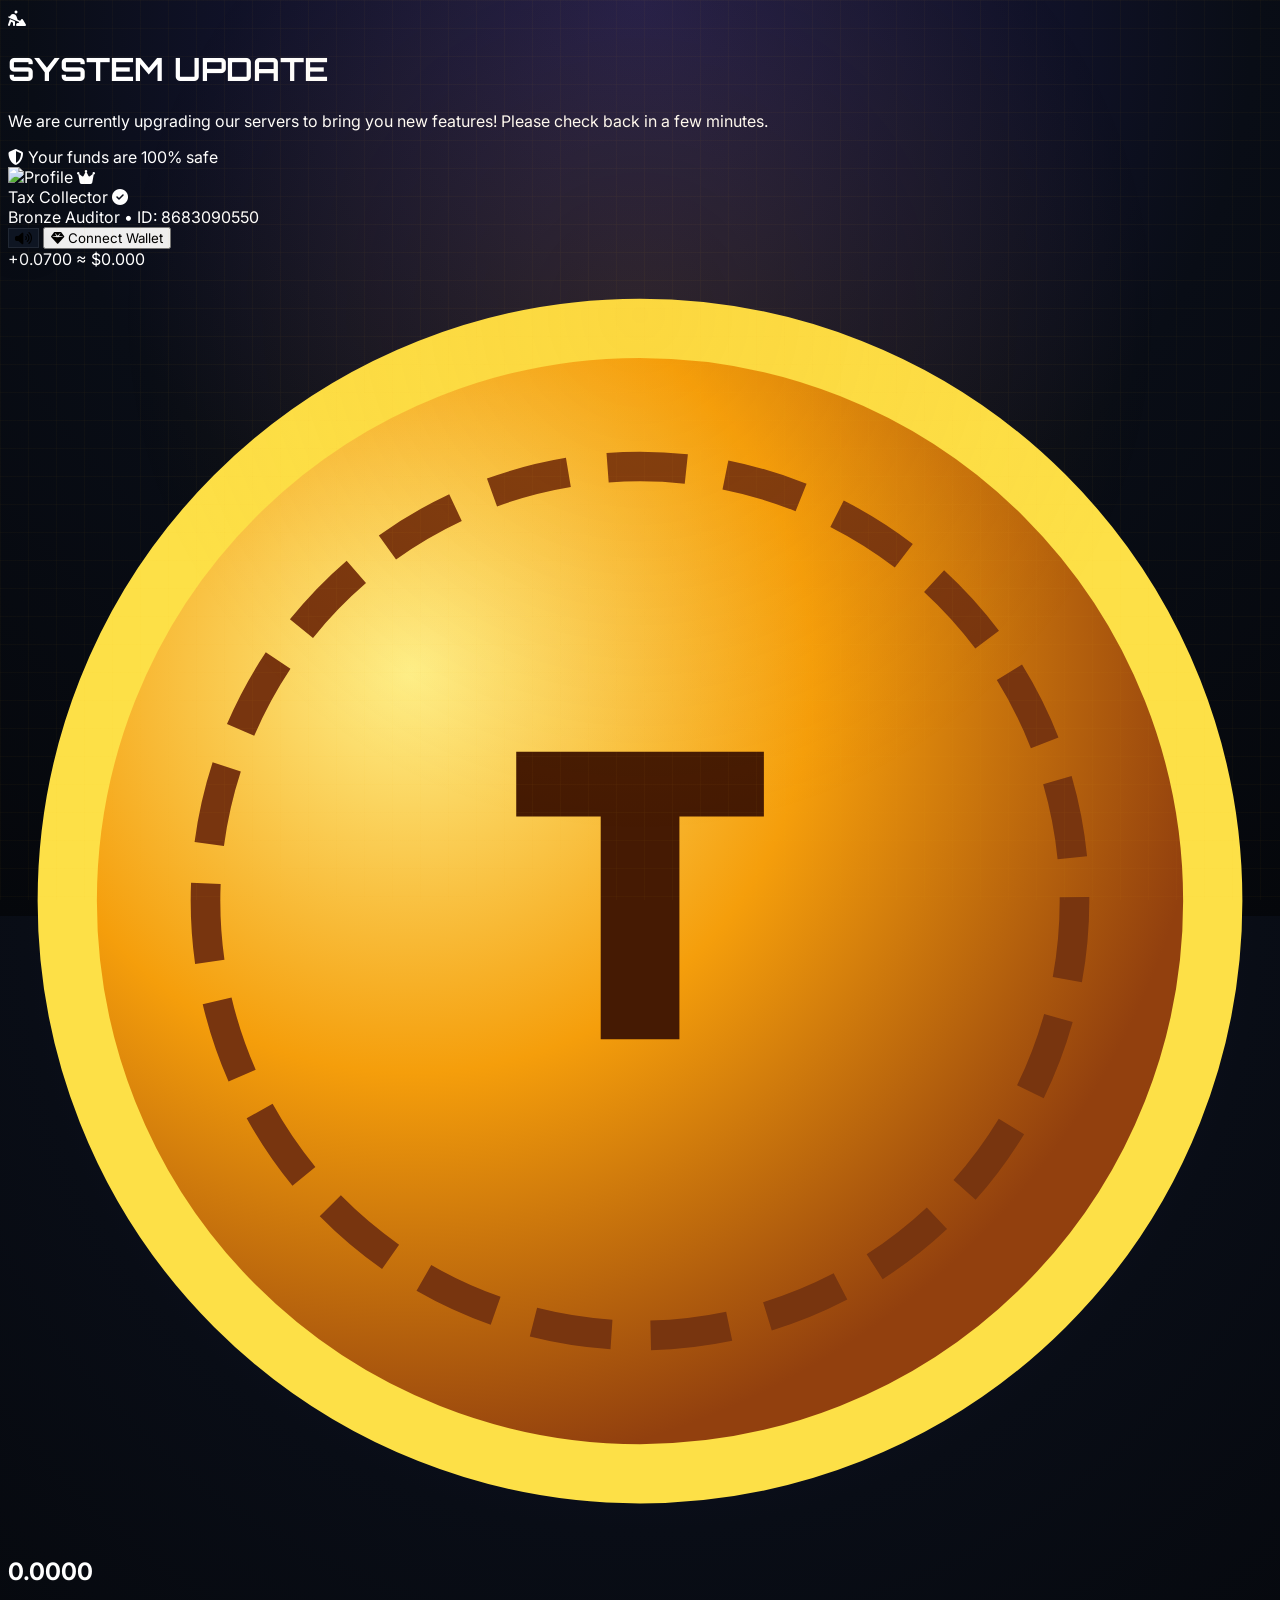
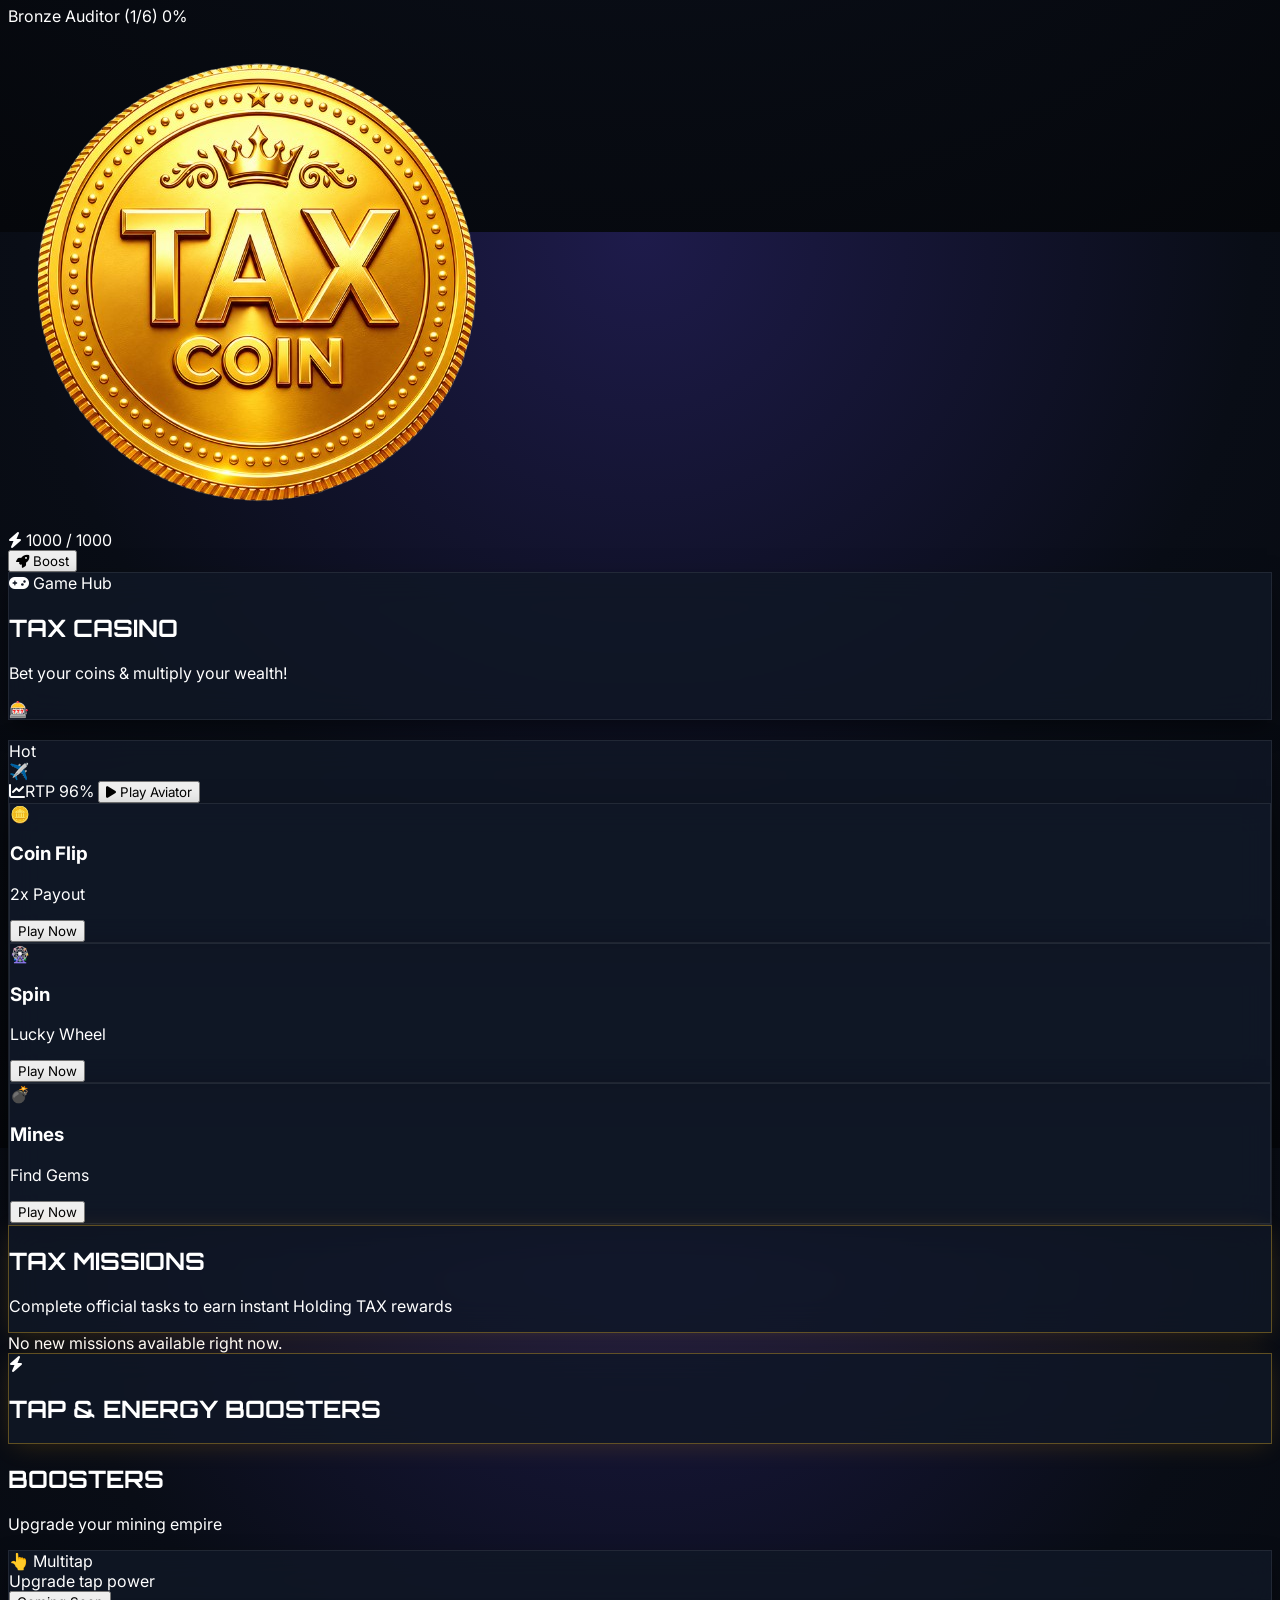
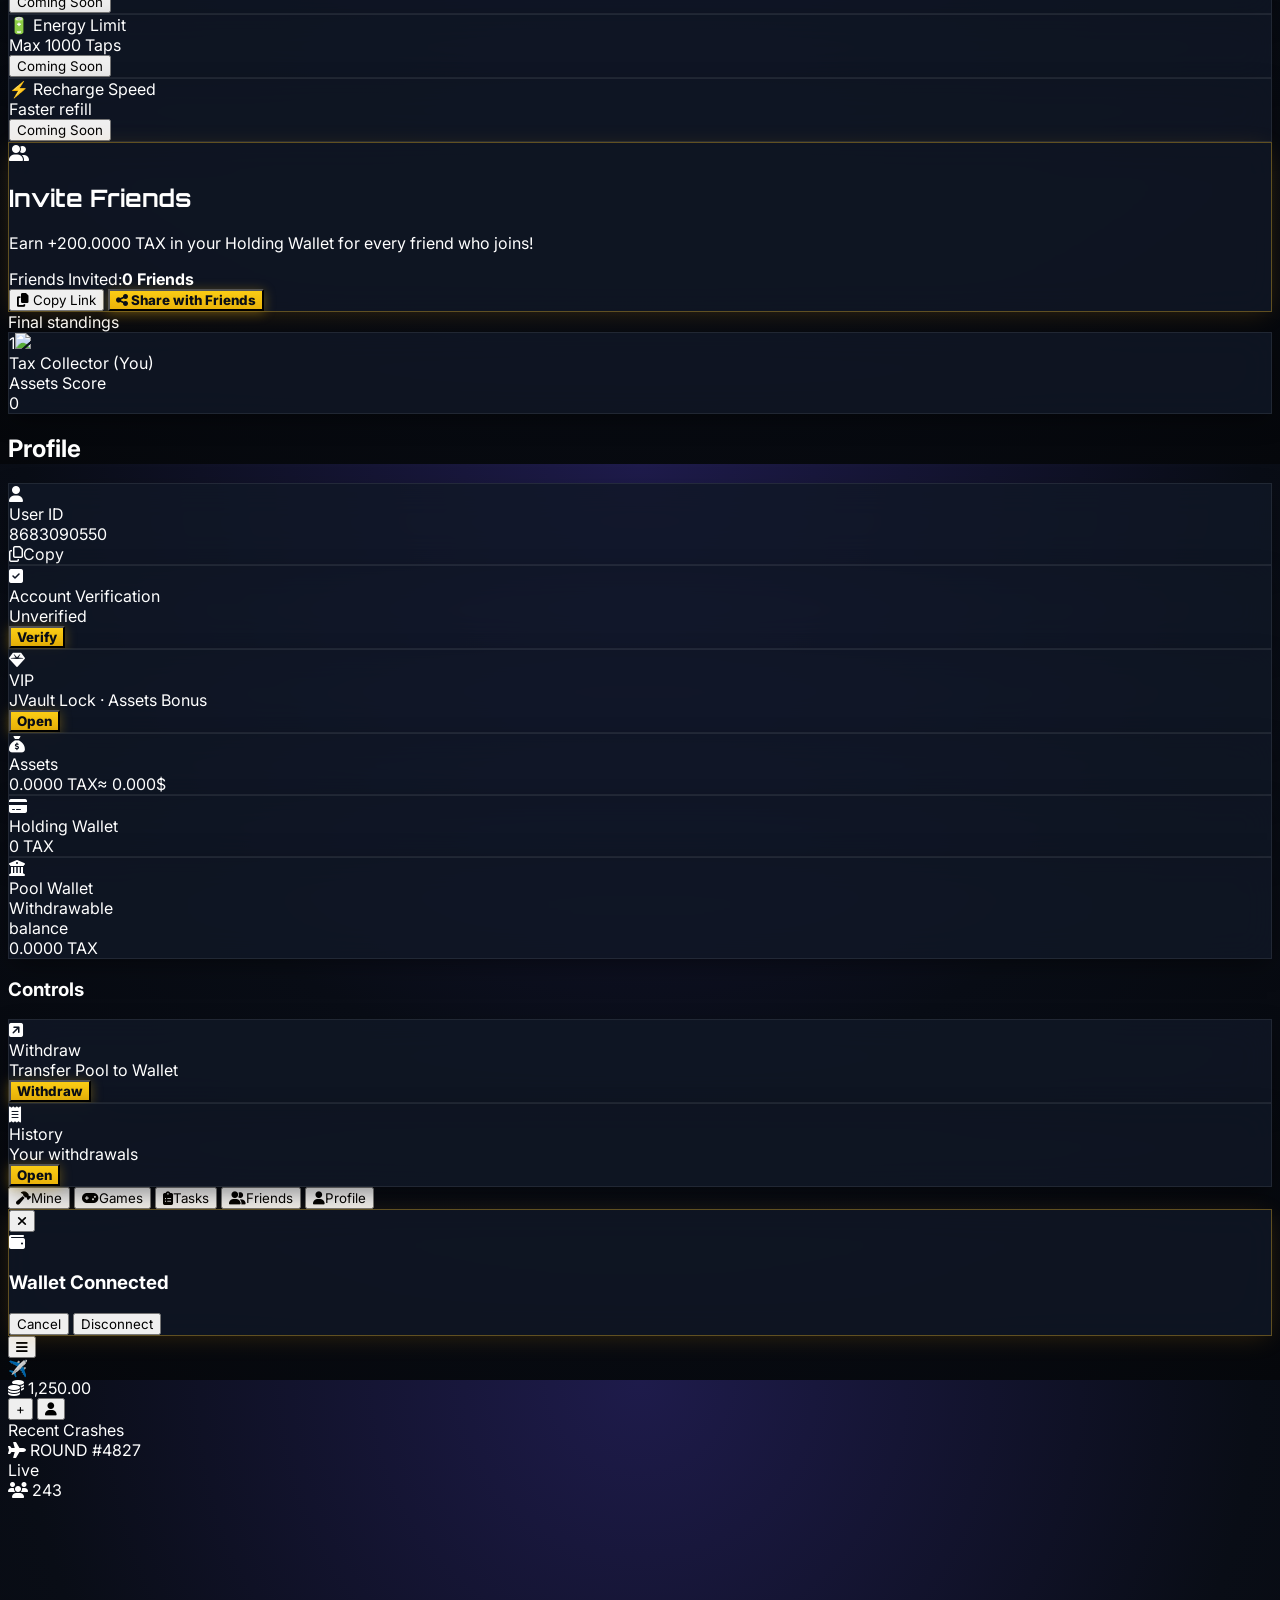
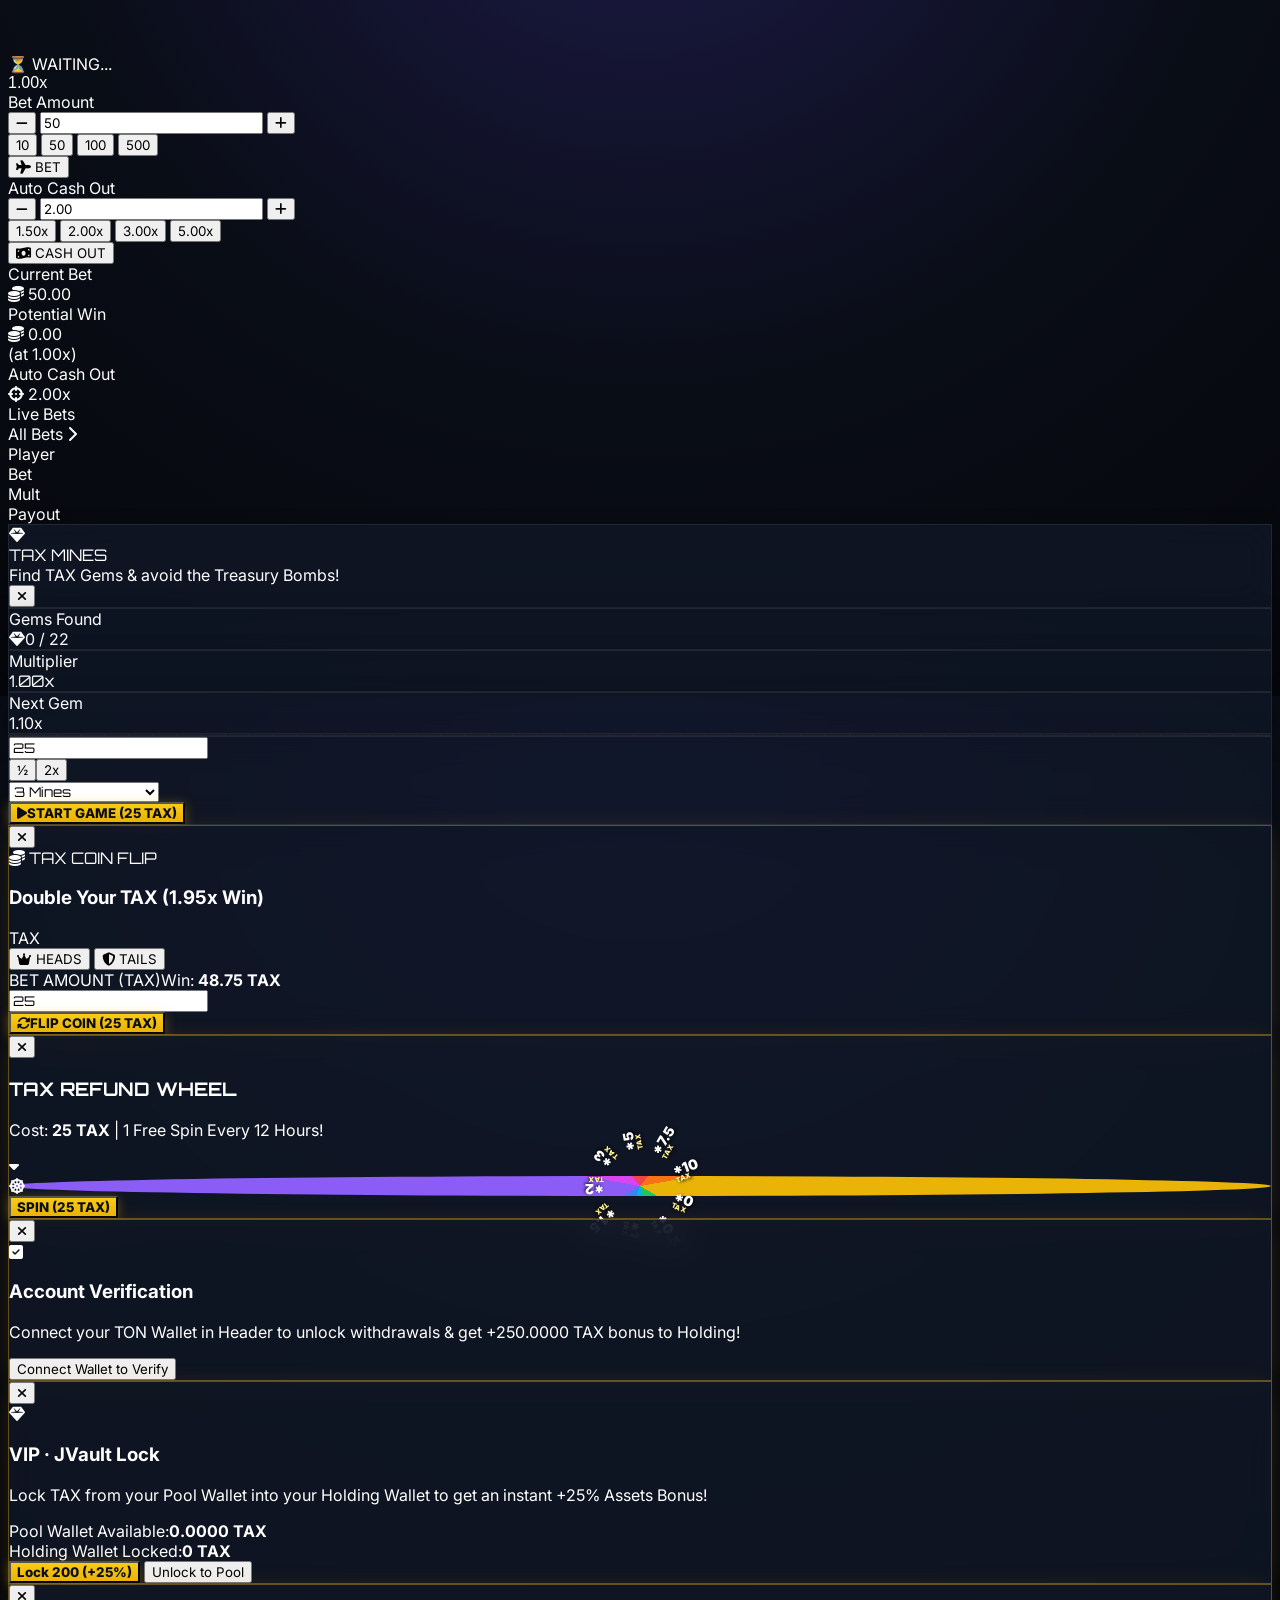
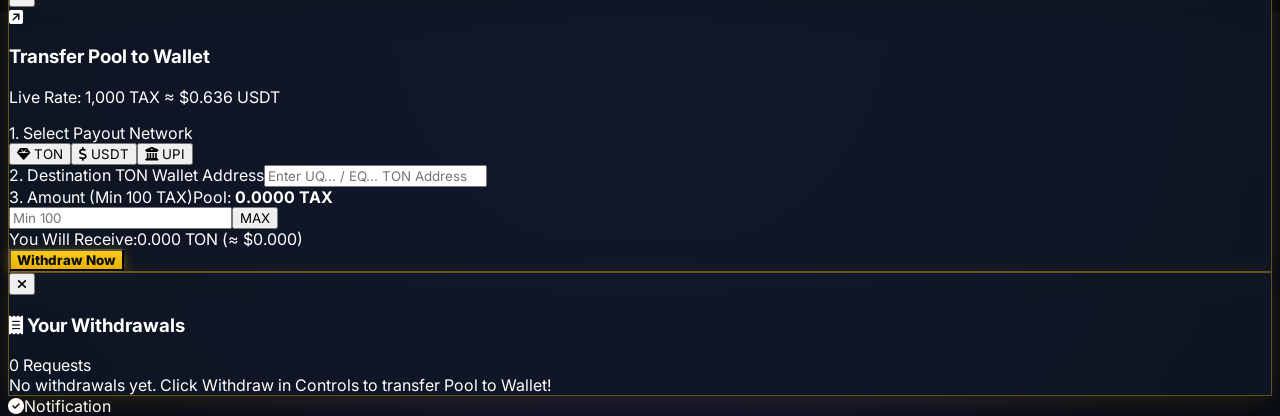
==== commit e160025f: "Update index.html" ====
--- a/index.html
+++ b/index.html
@@ -158,12 +158,19 @@
 <div class="flex items-center gap-3 mb-3 mt-1">
 <div class="w-12 h-12 rounded-xl bg-gradient-to-br from-rose-500 to-red-700 flex items-center justify-center text-2xl shadow-inner">✈️</div>
 <div>
-<h3 class="font-black text-white text-sm">Aviator</h3>
-<p class="text-[9px] text-rose-400 font-bold">Crash & Win</p>
+<div class="mt-3 pt-2.5 border-t border-white/5 flex items-center justify-between">
+  <span class="text-[10px] text-emerald-400 font-bold">
+    <i class="fa-solid fa-chart-line mr-1"></i>RTP 96%
+  </span>
+  <button 
+    type="button" 
+    onclick="openAviatorModal()" 
+    class="px-4 py-2 rounded-xl bg-gradient-to-r from-red-600 to-rose-600 text-white font-black text-xs shadow-md shadow-red-500/30 active:scale-95 transition flex items-center gap-1.5">
+    <i class="fa-solid fa-play text-[10px]"></i>
+    Play Aviator
+  </button>
 </div>
-</div>
-<button type="button" onclick="openAviatorModal()" class="w-full py-2 rounded-xl bg-rose-500/20 text-rose-400 font-black text-[11px] uppercase tracking-wider group-hover:bg-rose-500 group-hover:text-white transition shadow-sm">Play Now</button>
-</div>
+
 
                 <!-- 2. Flip -->
                 <div class="glass-card rounded-2xl p-3 border border-amber-500/30 hover:border-amber-400 transition group relative overflow-hidden shadow-lg shadow-amber-500/10 bg-slate-900/80">
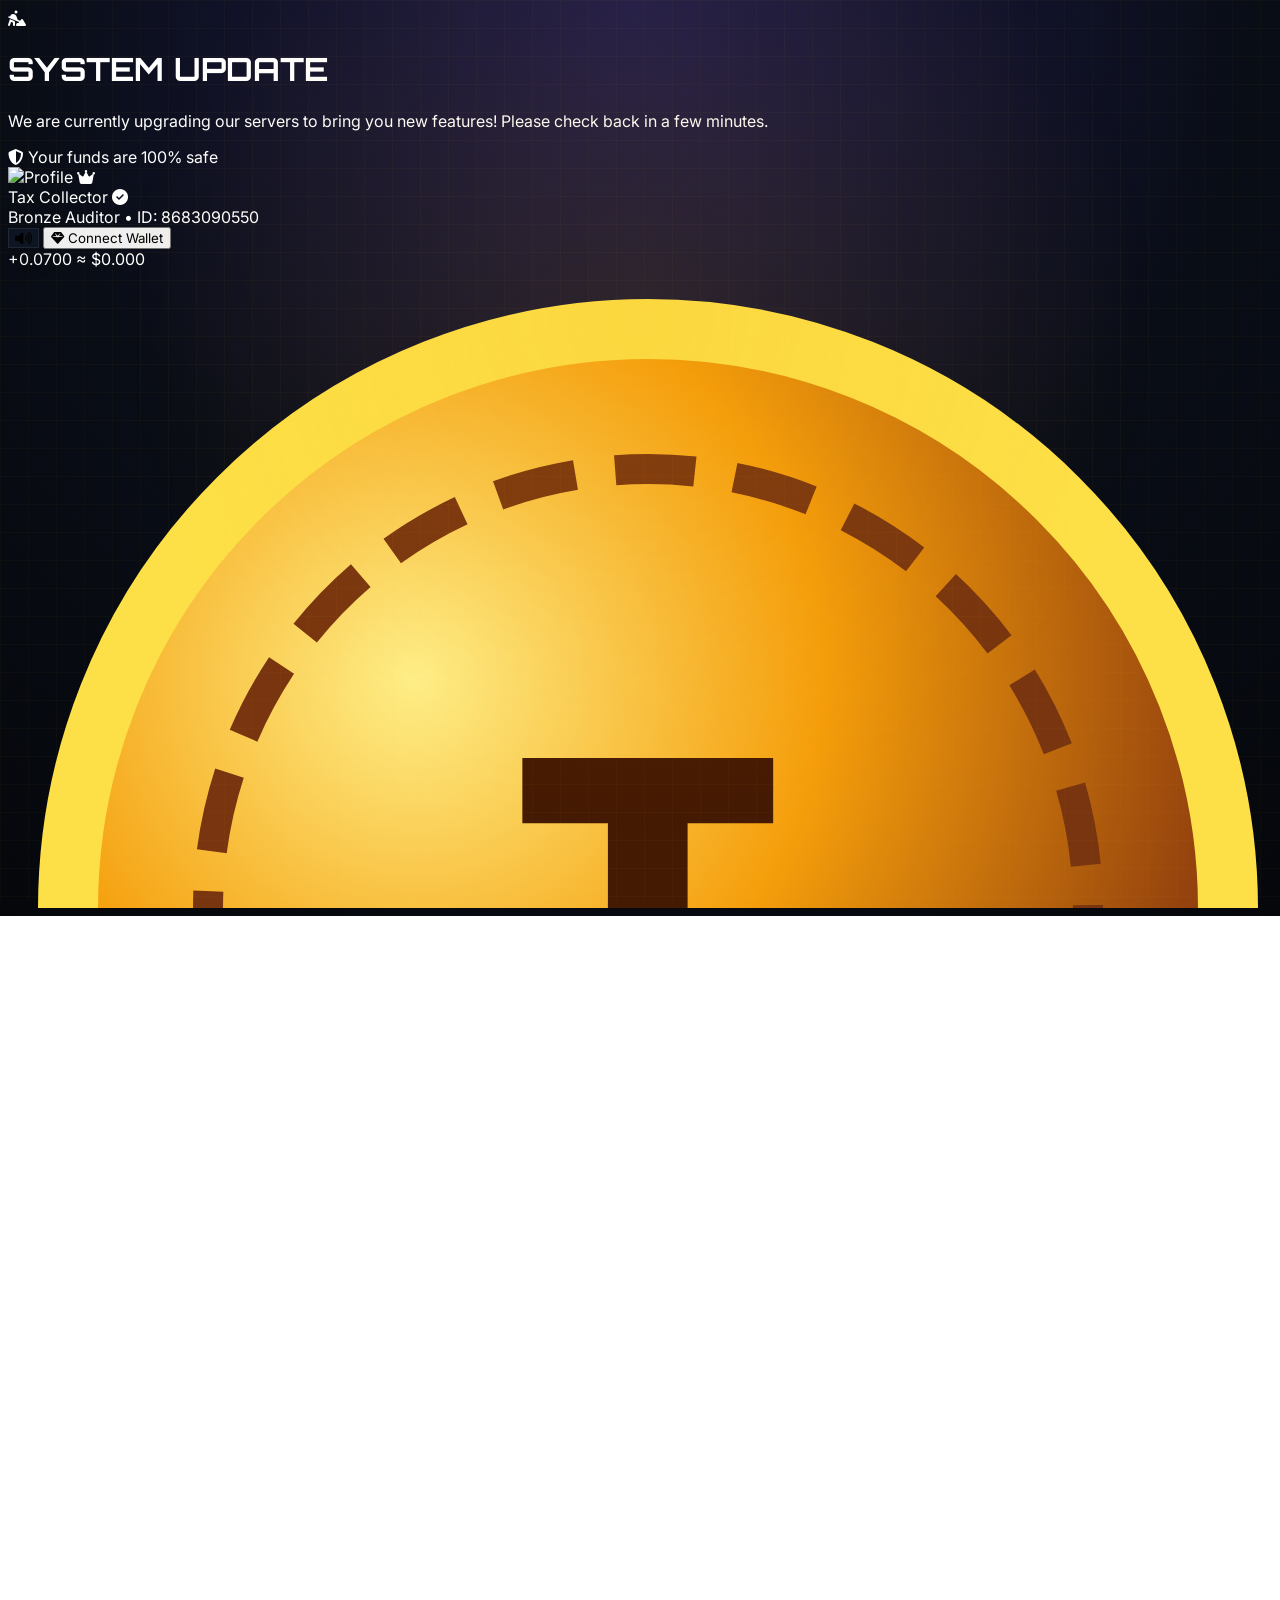
==== commit fa9d2075: "Update index.html" ====
--- a/index.html
+++ b/index.html
@@ -12,6 +12,14 @@
     <link href="https://fonts.googleapis.com/css2?family=Inter:wght@400;500;600;700;800;900&family=Orbitron:wght@700;800;900&display=swap" rel="stylesheet">
     
     <link rel="stylesheet" href="css/style.css?v=7">
+    <style>
+      html, body { width:100%; max-width:100%; overflow-x:hidden; }
+      #tab-games { width:100%; min-width:0; }
+      #tab-games > * { min-width:0; max-width:100%; }
+      #tab-games .grid.grid-cols-2 { width:100%; min-width:0; }
+      #tab-games .grid.grid-cols-2 > * { min-width:0; max-width:100%; }
+      #tab-games button { max-width:100%; white-space:normal; }
+    </style>
 </head>
 <body class="select-none">
 
@@ -152,25 +160,23 @@
             <!-- Games Grid (Your 4 Original Games) -->
             <div class="grid grid-cols-2 gap-3 mt-2">
                 
-               ​<!-- Aviator Game Card (Triggers the Pro Modal) -->
-<div class="glass-card rounded-2xl p-3 border border-rose-500/30 hover:border-rose-400 transition group relative overflow-hidden shadow-lg shadow-rose-500/10 bg-slate-900/80">
-<div class="absolute top-0 right-0 px-2 py-0.5 bg-rose-500 rounded-bl-lg text-[8px] font-black text-white uppercase">Hot</div>
-<div class="flex items-center gap-3 mb-3 mt-1">
-<div class="w-12 h-12 rounded-xl bg-gradient-to-br from-rose-500 to-red-700 flex items-center justify-center text-2xl shadow-inner">✈️</div>
-<div>
-<div class="mt-3 pt-2.5 border-t border-white/5 flex items-center justify-between">
-  <span class="text-[10px] text-emerald-400 font-bold">
-    <i class="fa-solid fa-chart-line mr-1"></i>RTP 96%
-  </span>
-  <button 
-    type="button" 
-    onclick="openAviatorModal()" 
-    class="px-4 py-2 rounded-xl bg-gradient-to-r from-red-600 to-rose-600 text-white font-black text-xs shadow-md shadow-red-500/30 active:scale-95 transition flex items-center gap-1.5">
-    <i class="fa-solid fa-play text-[10px]"></i>
-    Play Aviator
-  </button>
-</div>
-
+               ​<!-- Aviator Game Card -->
+                <div class="glass-card rounded-2xl p-3 border border-rose-500/30 hover:border-rose-400 transition group relative overflow-hidden shadow-lg shadow-rose-500/10 bg-slate-900/80 min-w-0 w-full">
+                    <div class="absolute top-0 right-0 px-2 py-0.5 bg-rose-500 rounded-bl-lg text-[8px] font-black text-white uppercase">Hot</div>
+                    <div class="flex items-center gap-3 mb-3 mt-1 min-w-0">
+                        <div class="w-12 h-12 shrink-0 rounded-xl bg-gradient-to-br from-rose-500 to-red-700 flex items-center justify-center text-2xl shadow-inner">✈️</div>
+                        <div class="min-w-0">
+                            <h3 class="font-black text-white text-sm">Aviator</h3>
+                            <p class="text-[9px] text-rose-300 font-bold">Crash Game</p>
+                        </div>
+                    </div>
+                    <div class="pt-2.5 border-t border-white/5 flex flex-wrap items-center justify-between gap-2">
+                        <span class="text-[10px] text-emerald-400 font-bold"><i class="fa-solid fa-chart-line mr-1"></i>RTP 96%</span>
+                        <button type="button" onclick="openAviatorModal()" class="px-3 py-2 rounded-xl bg-gradient-to-r from-red-600 to-rose-600 text-white font-black text-xs shadow-md shadow-red-500/30 active:scale-95 transition flex items-center gap-1.5">
+                            <i class="fa-solid fa-play text-[10px]"></i> Play Aviator
+                        </button>
+                    </div>
+                </div>
 
                 <!-- 2. Flip -->
                 <div class="glass-card rounded-2xl p-3 border border-amber-500/30 hover:border-amber-400 transition group relative overflow-hidden shadow-lg shadow-amber-500/10 bg-slate-900/80">
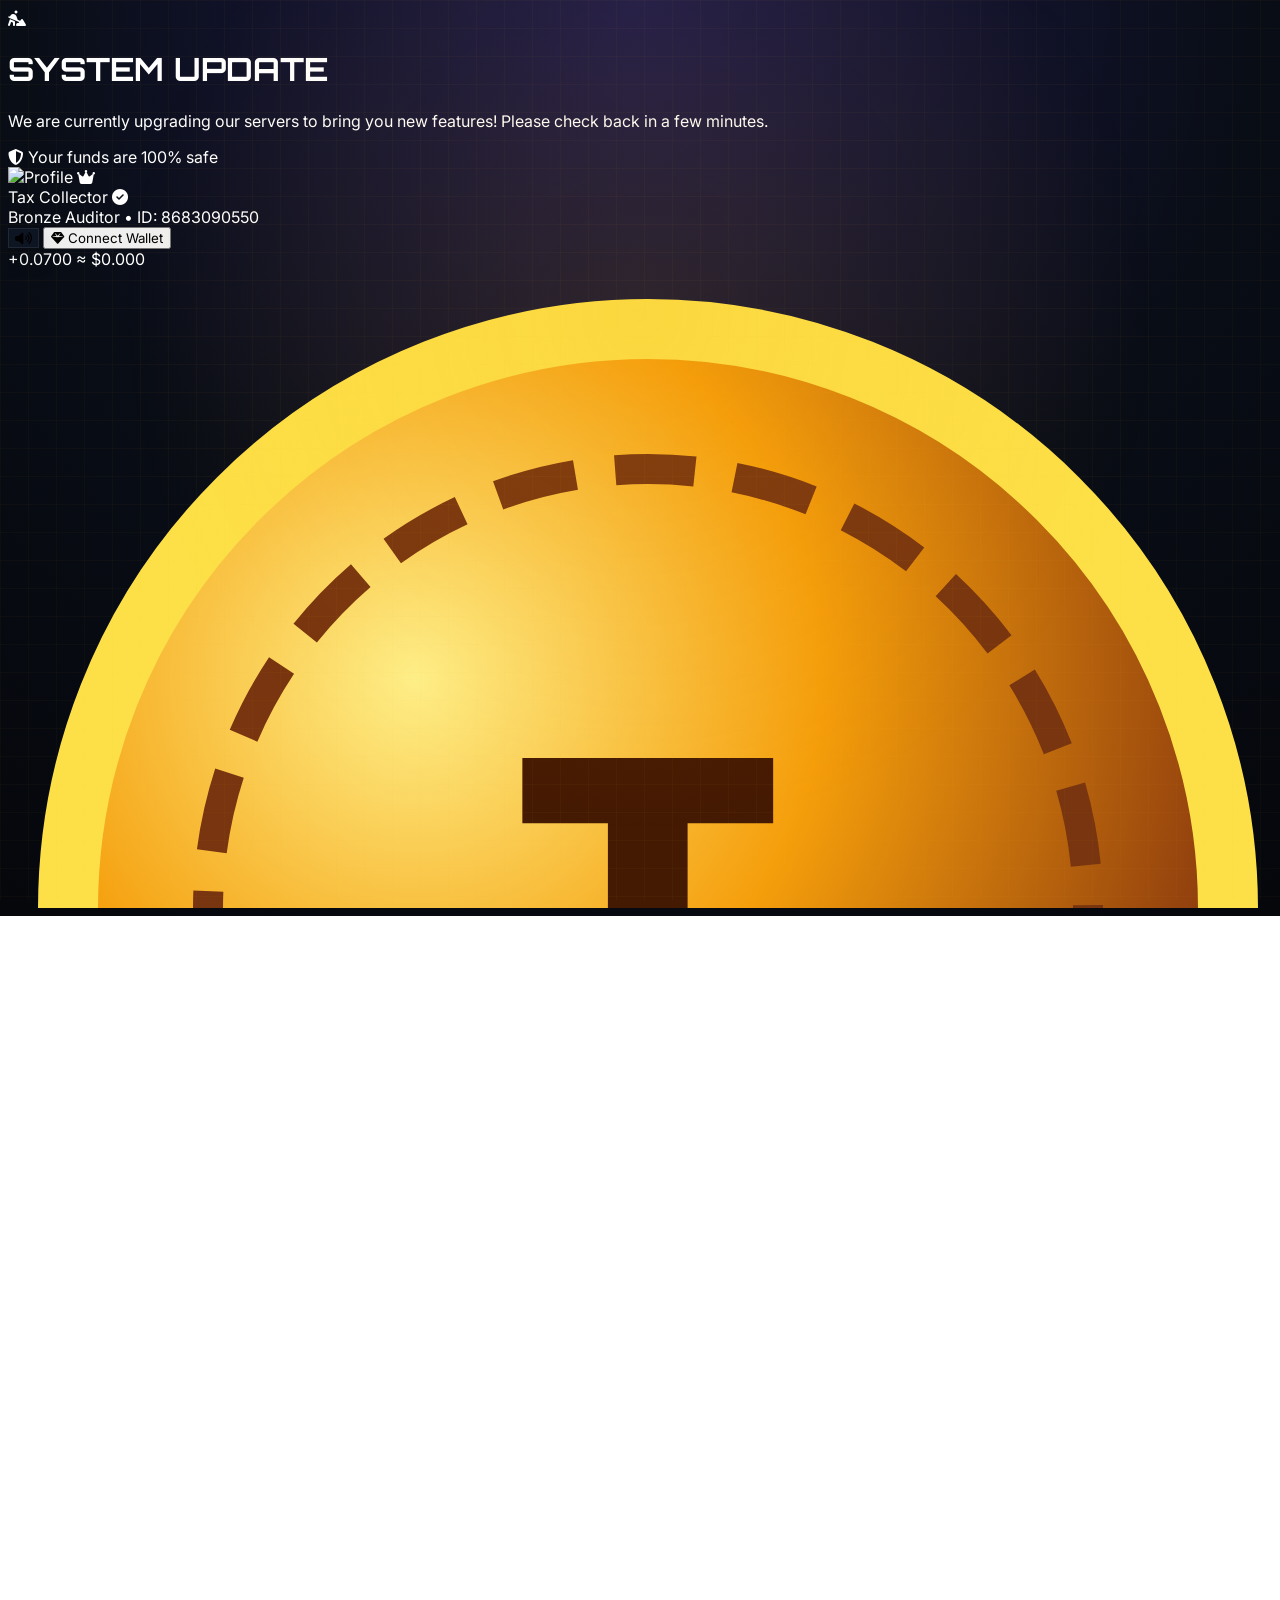
==== commit 687b50de: "Update index.html" ====
--- a/index.html
+++ b/index.html
@@ -160,62 +160,7 @@
             <!-- Games Grid (Your 4 Original Games) -->
             <div class="grid grid-cols-2 gap-3 mt-2">
                 
-               ​<!-- Aviator Game Card -->
-                <div class="glass-card rounded-2xl p-3 border border-rose-500/30 hover:border-rose-400 transition group relative overflow-hidden shadow-lg shadow-rose-500/10 bg-slate-900/80 min-w-0 w-full">
-                    <div class="absolute top-0 right-0 px-2 py-0.5 bg-rose-500 rounded-bl-lg text-[8px] font-black text-white uppercase">Hot</div>
-                    <div class="flex items-center gap-3 mb-3 mt-1 min-w-0">
-                        <div class="w-12 h-12 shrink-0 rounded-xl bg-gradient-to-br from-rose-500 to-red-700 flex items-center justify-center text-2xl shadow-inner">✈️</div>
-                        <div class="min-w-0">
-                            <h3 class="font-black text-white text-sm">Aviator</h3>
-                            <p class="text-[9px] text-rose-300 font-bold">Crash Game</p>
-                        </div>
-                    </div>
-                    <div class="pt-2.5 border-t border-white/5 flex flex-wrap items-center justify-between gap-2">
-                        <span class="text-[10px] text-emerald-400 font-bold"><i class="fa-solid fa-chart-line mr-1"></i>RTP 96%</span>
-                        <button type="button" onclick="openAviatorModal()" class="px-3 py-2 rounded-xl bg-gradient-to-r from-red-600 to-rose-600 text-white font-black text-xs shadow-md shadow-red-500/30 active:scale-95 transition flex items-center gap-1.5">
-                            <i class="fa-solid fa-play text-[10px]"></i> Play Aviator
-                        </button>
-                    </div>
-                </div>
-
-                <!-- 2. Flip -->
-                <div class="glass-card rounded-2xl p-3 border border-amber-500/30 hover:border-amber-400 transition group relative overflow-hidden shadow-lg shadow-amber-500/10 bg-slate-900/80">
-                    <div class="flex items-center gap-3 mb-3 mt-1">
-                        <div class="w-12 h-12 rounded-xl bg-gradient-to-br from-amber-400 to-orange-600 flex items-center justify-center text-2xl shadow-inner">🪙</div>
-                        <div>
-                            <h3 class="font-black text-white text-sm">Coin Flip</h3>
-                            <p class="text-[9px] text-amber-400 font-bold">2x Payout</p>
-                        </div>
-                    </div>
-                    <button type="button" onclick="openGameModal('flip')" class="w-full py-2 rounded-xl bg-amber-500/20 text-amber-400 font-black text-[11px] uppercase tracking-wider group-hover:bg-amber-500 group-hover:text-slate-900 transition">Play Now</button>
-                </div>
-
-                <!-- 3. Spin -->
-                <div class="glass-card rounded-2xl p-3 border border-purple-500/30 hover:border-purple-400 transition group relative overflow-hidden shadow-lg shadow-purple-500/10 bg-slate-900/80">
-                    <div class="flex items-center gap-3 mb-3 mt-1">
-                        <div class="w-12 h-12 rounded-xl bg-gradient-to-br from-purple-500 to-fuchsia-600 flex items-center justify-center text-2xl shadow-inner">🎡</div>
-                        <div>
-                            <h3 class="font-black text-white text-sm">Spin</h3>
-                            <p class="text-[9px] text-purple-400 font-bold">Lucky Wheel</p>
-                        </div>
-                    </div>
-                    <button type="button" onclick="openGameModal('spin')" class="w-full py-2 rounded-xl bg-purple-500/20 text-purple-400 font-black text-[11px] uppercase tracking-wider group-hover:bg-purple-500 group-hover:text-white transition">Play Now</button>
-                </div>
-
-                <!-- 4. Mines -->
-                <div class="glass-card rounded-2xl p-3 border border-emerald-500/30 hover:border-emerald-400 transition group relative overflow-hidden shadow-lg shadow-emerald-500/10 bg-slate-900/80">
-                    <div class="flex items-center gap-3 mb-3 mt-1">
-                        <div class="w-12 h-12 rounded-xl bg-gradient-to-br from-emerald-400 to-emerald-600 flex items-center justify-center text-2xl shadow-inner">💣</div>
-                        <div>
-                            <h3 class="font-black text-white text-sm">Mines</h3>
-                            <p class="text-[9px] text-emerald-400 font-bold">Find Gems</p>
-                        </div>
-                    </div>
-                    <button type="button" onclick="openGameModal('mines')" class="w-full py-2 rounded-xl bg-emerald-500/20 text-emerald-400 font-black text-[11px] uppercase tracking-wider group-hover:bg-emerald-500 group-hover:text-slate-900 transition">Play Now</button>
-                </div>
-
-            </div>
-        </section>
+              
 
         
         <!-- TAB 3: TASKS -->
@@ -397,225 +342,7 @@
         </div>
     </div>
 
-       <!-- GAME MODAL: AVIATOR (PRO DARK THEME) -->
-    <div id="aviator-modal" class="hidden fixed inset-0 z-[100] bg-[#0b1016] overflow-y-auto no-scrollbar pb-10 font-sans">
-        
-        <div class="w-full max-w-md mx-auto flex flex-col min-h-full bg-[#0b1016]">
-            
-            <!-- Top Header -->
-            <div class="flex items-center justify-between p-3 bg-[#141b24] sticky top-0 z-50 shadow-md border-b border-slate-800/50">
-                <div class="flex items-center gap-3">
-                    <button onclick="closeAviatorModal()" class="text-slate-400 hover:text-white transition">
-                        <i class="fa-solid fa-bars text-lg"></i>
-                    </button>
-                    <div class="text-rose-600 text-xl rotate-45 drop-shadow-[0_0_8px_rgba(225,29,72,0.8)]">✈️</div>
-                </div>
-                <div class="flex items-center gap-2">
-                    <div class="flex items-center gap-1.5 px-3 py-1.5 bg-[#0b1016] rounded-full border border-slate-800">
-                        <i class="fa-solid fa-coins text-amber-500 text-sm"></i>
-                        <span id="aviator-pool-bal" class="text-white font-bold text-sm font-mono">1,250.00</span>
-                    </div>
-                    <button class="w-8 h-8 rounded-lg bg-emerald-500 text-slate-900 font-black flex items-center justify-center hover:bg-emerald-400 active:scale-95 transition">+</button>
-                    <button class="w-8 h-8 rounded-lg bg-slate-800 text-slate-300 flex items-center justify-center hover:bg-slate-700 transition">
-                        <i class="fa-solid fa-user"></i>
-                    </button>
-                </div>
-            </div>
-
-            <!-- Multiplier History -->
-            <div class="flex items-center gap-2 px-3 py-2 bg-[#0b1016] overflow-x-auto no-scrollbar border-b border-[#141b24]">
-                <div class="flex items-center gap-1.5 mr-2 shrink-0">
-                    <div class="w-2 h-2 rounded-full bg-rose-600 animate-pulse"></div>
-                    <span class="text-[10px] text-slate-400 font-bold">Recent Crashes</span>
-                </div>
-                <div id="aviator-history-bar" class="flex gap-2 items-center">
-                    <!-- JS will inject pills here -->
-                </div>
-            </div>
-
-            <!-- Game Canvas Area -->
-            <div class="relative m-3 bg-[#111720] rounded-2xl h-64 border border-slate-800/50 shadow-inner overflow-hidden flex flex-col">
-                <!-- Info Badges -->
-                <div class="absolute top-3 left-3 flex gap-2 z-20">
-                    <div class="flex items-center gap-1.5 px-2.5 py-1 bg-slate-900/80 rounded-full border border-slate-700/50">
-                        <i class="fa-solid fa-plane text-rose-500 text-[10px]"></i>
-                        <span class="text-[10px] text-slate-300 font-bold tracking-wider" id="aviator-round-id">ROUND #4827</span>
-                    </div>
-                </div>
-                <div class="absolute top-3 right-3 flex gap-3 z-20 text-[10px] font-bold text-slate-300">
-                    <div class="flex items-center gap-1"><div class="w-1.5 h-1.5 rounded-full bg-rose-500"></div> Live</div>
-                    <div class="flex items-center gap-1"><i class="fa-solid fa-users"></i> <span id="aviator-live-players">243</span></div>
-                </div>
-
-                <canvas id="aviator-canvas" class="w-full h-full absolute inset-0 z-10"></canvas>
-                
-                <div class="absolute inset-0 z-20 flex flex-col items-center justify-center pointer-events-none">
-                    <div id="aviator-status-text" class="text-xs font-bold uppercase tracking-widest text-amber-400 mb-1 drop-shadow-md">
-                        ⏳ WAITING...
-                    </div>
-                    <div id="aviator-multiplier-display" class="font-bold text-7xl text-white tracking-tighter drop-shadow-[0_2px_10px_rgba(0,0,0,0.8)]" style="font-family: 'Arial Rounded MT Bold', sans-serif;">
-                        1.00x
-                    </div>
-                </div>
-            </div>
-
-            <!-- Betting Controls (2 Columns) -->
-            <div class="px-3 grid grid-cols-1 sm:grid-cols-2 gap-3 mb-4">
-                
-                <!-- Left: Bet Amount -->
-                <div class="bg-[#171e28] rounded-2xl p-3 border border-slate-800/50">
-                    <div class="flex justify-between items-center mb-3">
-                        <span class="text-[10px] text-slate-400 font-bold uppercase tracking-wider">Bet Amount</span>
-                    </div>
-                    <div class="flex items-center justify-between bg-[#0b1016] rounded-xl p-1 mb-2 border border-slate-800">
-                        <button onclick="changeAviatorBet(-10)" class="w-10 h-8 rounded-lg text-slate-400 hover:bg-slate-800 active:scale-95 transition"><i class="fa-solid fa-minus"></i></button>
-                        <input type="number" id="aviator-bet-input" value="50" class="w-full bg-transparent text-center text-white font-bold focus:outline-none">
-                        <button onclick="changeAviatorBet(10)" class="w-10 h-8 rounded-lg text-slate-400 hover:bg-slate-800 active:scale-95 transition"><i class="fa-solid fa-plus"></i></button>
-                    </div>
-                    <div class="grid grid-cols-4 gap-1.5 mb-3">
-                        <button onclick="setAviatorBet(10)" class="py-1.5 rounded-lg bg-[#222b38] text-slate-300 text-xs font-bold hover:bg-slate-700 active:scale-95 transition">10</button>
-                        <button onclick="setAviatorBet(50)" class="py-1.5 rounded-lg bg-[#222b38] text-slate-300 text-xs font-bold hover:bg-slate-700 active:scale-95 transition">50</button>
-                        <button onclick="setAviatorBet(100)" class="py-1.5 rounded-lg bg-[#222b38] text-slate-300 text-xs font-bold hover:bg-slate-700 active:scale-95 transition">100</button>
-                        <button onclick="setAviatorBet(500)" class="py-1.5 rounded-lg bg-[#222b38] text-slate-300 text-xs font-bold hover:bg-slate-700 active:scale-95 transition">500</button>
-                    </div>
-                    <button id="aviator-action-btn" onclick="handleAviatorAction()" class="w-full py-4 rounded-xl bg-emerald-500 hover:bg-emerald-400 text-slate-950 font-black text-lg uppercase tracking-wider shadow-[0_0_15px_rgba(16,185,129,0.3)] active:scale-95 transition flex items-center justify-center gap-2">
-                        <i class="fa-solid fa-plane"></i> <span id="aviator-btn-label">BET</span>
-                    </button>
-                </div>
-
-                <!-- Right: Auto Cash Out -->
-                <div class="bg-[#171e28] rounded-2xl p-3 border border-slate-800/50">
-                    <div class="flex justify-between items-center mb-3">
-                        <span class="text-[10px] text-slate-400 font-bold uppercase tracking-wider">Auto Cash Out</span>
-                        <label class="relative inline-flex items-center cursor-pointer">
-                            <input type="checkbox" id="aviator-auto-toggle" class="sr-only peer" checked>
-                            <div class="w-8 h-4 bg-slate-700 peer-focus:outline-none rounded-full peer peer-checked:after:translate-x-full peer-checked:after:border-white after:content-[''] after:absolute after:top-[2px] after:left-[2px] after:bg-white after:border-slate-300 after:border after:rounded-full after:h-3 after:w-3 after:transition-all peer-checked:bg-emerald-500"></div>
-                        </label>
-                    </div>
-                    <div class="flex items-center justify-between bg-[#0b1016] rounded-xl p-1 mb-2 border border-slate-800">
-                        <button onclick="changeAviatorAuto(-0.1)" class="w-10 h-8 rounded-lg text-slate-400 hover:bg-slate-800 active:scale-95 transition"><i class="fa-solid fa-minus"></i></button>
-                        <input type="number" id="aviator-auto-val" value="2.00" step="0.1" class="w-full bg-transparent text-center text-white font-bold focus:outline-none">
-                        <button onclick="changeAviatorAuto(0.1)" class="w-10 h-8 rounded-lg text-slate-400 hover:bg-slate-800 active:scale-95 transition"><i class="fa-solid fa-plus"></i></button>
-                    </div>
-                    <div class="grid grid-cols-4 gap-1.5 mb-3">
-                        <button onclick="setAviatorAuto(1.50)" class="py-1.5 rounded-lg bg-[#222b38] text-slate-300 text-xs font-bold hover:bg-slate-700 active:scale-95 transition">1.50x</button>
-                        <button onclick="setAviatorAuto(2.00)" class="py-1.5 rounded-lg bg-[#222b38] text-emerald-400 border border-emerald-500/30 text-xs font-bold hover:bg-slate-700 active:scale-95 transition">2.00x</button>
-                        <button onclick="setAviatorAuto(3.00)" class="py-1.5 rounded-lg bg-[#222b38] text-slate-300 text-xs font-bold hover:bg-slate-700 active:scale-95 transition">3.00x</button>
-                        <button onclick="setAviatorAuto(5.00)" class="py-1.5 rounded-lg bg-[#222b38] text-slate-300 text-xs font-bold hover:bg-slate-700 active:scale-95 transition">5.00x</button>
-                    </div>
-                    <button id="aviator-cashout-btn" onclick="forceCashout()" class="w-full py-4 rounded-xl bg-rose-600 hover:bg-rose-500 text-white font-black text-lg uppercase tracking-wider shadow-[0_0_15px_rgba(225,29,72,0.3)] active:scale-95 transition flex items-center justify-center gap-2 opacity-50 cursor-not-allowed">
-                        <i class="fa-solid fa-money-bill-wave"></i> CASH OUT
-                    </button>
-                </div>
-            </div>
-
-            <!-- Stats Row -->
-            <div class="mx-3 grid grid-cols-3 gap-2 border-y border-[#171e28] py-3 mb-4 text-center">
-                <div>
-                    <div class="text-[10px] text-slate-500 mb-1">Current Bet</div>
-                    <div class="text-sm font-bold text-white flex items-center justify-center gap-1"><i class="fa-solid fa-coins text-amber-500 text-[10px]"></i> <span id="stat-curr-bet">50.00</span></div>
-                </div>
-                <div class="border-x border-[#171e28]">
-                    <div class="text-[10px] text-slate-500 mb-1">Potential Win</div>
-                    <div class="text-sm font-bold text-amber-400 flex items-center justify-center gap-1"><i class="fa-solid fa-coins text-[10px]"></i> <span id="stat-pot-win">0.00</span></div>
-                    <div class="text-[8px] text-slate-500" id="stat-pot-win-at">(at 1.00x)</div>
-                </div>
-                <div>
-                    <div class="text-[10px] text-slate-500 mb-1">Auto Cash Out</div>
-                    <div class="text-sm font-bold text-white flex items-center justify-center gap-1"><i class="fa-solid fa-crosshairs text-slate-400 text-[10px]"></i> <span id="stat-auto-val">2.00x</span></div>
-                </div>
-            </div>
-
-            <!-- Live Bets Table -->
-            <div class="mx-3 bg-[#111720] rounded-2xl p-3 mb-6">
-                <div class="flex items-center justify-between mb-3">
-                    <div class="flex items-center gap-2">
-                        <div class="w-2 h-2 rounded-full bg-rose-600 animate-pulse"></div>
-                        <span class="text-white font-bold text-sm">Live Bets</span>
-                    </div>
-                    <span class="text-slate-500 text-[10px]">All Bets <i class="fa-solid fa-chevron-right ml-1"></i></span>
-                </div>
-                <div class="w-full text-left">
-                    <div class="grid grid-cols-4 sm:grid-cols-5 text-[9px] font-bold text-slate-500 uppercase tracking-wider mb-2 px-1">
-                        <div class="col-span-2 sm:col-span-2">Player</div>
-                        <div class="text-right">Bet</div>
-                        <div class="text-right">Mult</div>
-                        <div class="text-right hidden sm:block">Payout</div>
-                    </div>
-                    <div id="aviator-live-table" class="space-y-1 max-h-48 overflow-y-auto no-scrollbar">
-                        <!-- JS Injected Live Bets -->
-                    </div>
-                </div>
-            </div>
-
-        </div>
-    </div>
-    <!-- MINES MODAL -->
-    <div id="mines-modal" class="fixed inset-0 bg-black/85 backdrop-blur-md z-50 hidden flex-col justify-between p-3 sm:p-4 overflow-y-auto">
-        <div class="max-w-md w-full mx-auto flex flex-col h-full justify-between space-y-2.5">
-            <div class="glass-card rounded-2xl p-3 flex items-center justify-between border border-emerald-500/30">
-                <div class="flex items-center gap-2.5"><div class="w-11 h-11 rounded-2xl bg-gradient-to-tr from-emerald-600 to-teal-500 flex items-center justify-center text-white text-xl shadow-lg shadow-emerald-500/40"><i class="fa-solid fa-gem text-amber-300"></i></div><div><div class="flex items-center gap-2"><span class="font-cyber font-extrabold text-sm text-white tracking-wide">TAX MINES</span></div><div class="text-[11px] text-slate-400">Find TAX Gems & avoid the Treasury Bombs!</div></div></div>
-                <button type="button" onclick="closeMinesModal()" class="w-9 h-9 rounded-xl bg-slate-800/90 text-slate-300 hover:text-white flex items-center justify-center active:scale-90 transition"><i class="fa-solid fa-xmark text-sm"></i></button>
-            </div>
-            <div class="grid grid-cols-3 gap-2 shrink-0">
-                <div class="glass-card rounded-xl p-2 text-center border-t border-emerald-500/30"><div class="text-[10px] text-slate-400 font-medium">Gems Found</div><div class="text-xs font-black text-emerald-400 flex items-center justify-center gap-1 mt-0.5"><i class="fa-solid fa-gem text-[10px]"></i><span id="mines-gems-count">0 / 22</span></div></div>
-                <div class="glass-card rounded-xl p-2 text-center border-t border-amber-500/30"><div class="text-[10px] text-slate-400 font-medium">Multiplier</div><div class="text-sm font-cyber font-black text-amber-400 mt-0.5" id="mines-current-mult">1.00x</div></div>
-                <div class="glass-card rounded-xl p-2 text-center border-t border-cyan-500/30"><div class="text-[10px] text-slate-400 font-medium">Next Gem</div><div class="text-xs font-black text-cyan-400 mt-0.5" id="mines-next-mult">1.10x</div></div>
-            </div>
-            <div class="glass-card rounded-2xl border border-emerald-500/20 mines-grid-bg p-3 relative flex flex-col items-center justify-center"><div id="mines-grid" class="grid grid-cols-5 gap-2 w-full max-w-[320px] aspect-square"></div></div>
-            <div class="glass-card rounded-2xl p-3.5 space-y-2.5 border border-white/10">
-                <div class="grid grid-cols-2 gap-2">
-                    <div><div class="flex items-center bg-slate-900/90 rounded-xl border border-slate-700/80 px-2 py-1"><input id="mines-bet-input" type="number" step="any" value="25" min="1" class="w-full bg-transparent text-amber-400 font-cyber font-bold text-sm focus:outline-none"><div class="flex items-center gap-1 text-[11px] font-bold text-slate-400 ml-1"><button type="button" onclick="halveMinesBet()" class="px-1.5 py-0.5 rounded hover:bg-slate-800 text-slate-300 active:scale-90 transition">½</button><button type="button" onclick="doubleMinesBet()" class="px-1.5 py-0.5 rounded hover:bg-slate-800 text-slate-300 active:scale-90 transition">2x</button></div></div></div>
-                    <div><div class="flex items-center bg-slate-900/90 rounded-xl border border-slate-700/80 px-2.5 py-1"><select id="mines-count-select" onchange="changeMinesCount()" class="w-full bg-transparent text-rose-400 font-cyber font-bold text-sm focus:outline-none cursor-pointer"><option value="1" class="bg-slate-900 text-white">1 Mine</option><option value="3" selected class="bg-slate-900 text-white">3 Mines</option><option value="5" class="bg-slate-900 text-white">5 Mines</option><option value="10" class="bg-slate-900 text-white">10 Mines</option><option value="20" class="bg-slate-900 text-white">20 Mines (Insane)</option></select></div></div>
-                </div>
-                <button type="button" id="mines-action-btn" onclick="handleMinesAction()" class="w-full py-3.5 rounded-xl gold-pill-btn text-sm font-black tracking-wide flex items-center justify-center gap-2 transition"><i class="fa-solid fa-play"></i><span id="mines-btn-label">START GAME (25 TAX)</span></button>
-            </div>
-        </div>
-    </div>
-
-    <!-- COIN FLIP MODAL -->
-    <div id="coinflip-modal" class="fixed inset-0 bg-black/85 backdrop-blur-md z-50 hidden flex-col justify-between p-4 overflow-y-auto">
-        <div class="glass-card gold-border-glow rounded-3xl max-w-sm w-full mx-auto p-5 my-auto text-center space-y-3.5 relative">
-            <button type="button" onclick="closeCoinFlipModal()" class="absolute top-3.5 right-3.5 w-8 h-8 rounded-full bg-slate-800 text-slate-400 hover:text-white flex items-center justify-center"><i class="fa-solid fa-xmark"></i></button>
-            <div><div class="flex items-center justify-center gap-1.5 text-xs font-bold text-amber-400 uppercase tracking-widest font-cyber"><i class="fa-solid fa-coins"></i> TAX COIN FLIP</div><h3 class="text-base font-black text-white mt-0.5">Double Your TAX (1.95x Win)</h3></div>
-            <div class="w-32 h-32 mx-auto my-2 flex items-center justify-center perspective-1000"><div id="flip-coin-visual" class="w-28 h-28 rounded-full bg-gradient-to-tr from-amber-500 via-yellow-400 to-amber-700 p-1 shadow-[0_0_35px_rgba(245,158,11,0.5)] flex items-center justify-center transition-all duration-700"><div class="w-full h-full rounded-full bg-slate-950 border-2 border-amber-300 flex flex-col items-center justify-center text-amber-400 font-cyber"><span id="flip-coin-symbol" class="text-3xl font-black">TAX</span></div></div></div>
-            <div class="grid grid-cols-2 gap-2">
-                <button type="button" onclick="setCoinFlipChoice('heads')" id="flip-choice-heads" class="py-2.5 rounded-xl border border-amber-400 bg-amber-500/20 text-amber-300 font-black text-xs flex items-center justify-center gap-1.5 transition"><i class="fa-solid fa-crown"></i> HEADS</button>
-                <button type="button" onclick="setCoinFlipChoice('tails')" id="flip-choice-tails" class="py-2.5 rounded-xl border border-white/10 bg-slate-900 text-slate-400 font-bold text-xs flex items-center justify-center gap-1.5 transition"><i class="fa-solid fa-shield-halved"></i> TAILS</button>
-            </div>
-            <div>
-                <div class="flex justify-between text-[11px] font-bold text-slate-300 mb-1"><span>BET AMOUNT (TAX)</span><span class="text-amber-400">Win: <strong id="flip-win-preview">48.75 TAX</strong></span></div>
-                <div class="flex items-center bg-slate-900 rounded-xl border border-slate-700 px-3 py-1.5"><input id="flip-bet-input" oninput="updateFlipWinPreview()" type="number" step="any" value="25" min="1" class="w-full bg-transparent text-amber-400 font-cyber font-bold text-sm focus:outline-none"></div>
-            </div>
-            <button type="button" id="flip-action-btn" onclick="flipCoinNow()" class="w-full py-3.5 rounded-xl gold-pill-btn text-sm font-black tracking-wide flex items-center justify-center gap-2 transition"><i class="fa-solid fa-rotate"></i><span id="flip-btn-label">FLIP COIN (25 TAX)</span></button>
-        </div>
-    </div>
-
-    <!-- SPIN WHEEL MODAL -->
-    <div id="spin-modal" class="fixed inset-0 bg-black/80 backdrop-blur-md z-50 hidden items-center justify-center p-4">
-        <div class="glass-card gold-border-glow rounded-3xl max-w-sm w-full p-5 text-center relative">
-            <button type="button" onclick="closeSpinModal()" class="absolute top-3.5 right-3.5 w-8 h-8 rounded-full bg-slate-800 text-slate-400 hover:text-white flex items-center justify-center"><i class="fa-solid fa-xmark"></i></button>
-            <h3 class="text-lg font-black text-amber-400 font-cyber">TAX REFUND WHEEL</h3>
-            <p class="text-[11px] text-slate-300 mt-1" id="spin-desc">Cost: <strong class="text-amber-400">25 TAX</strong> | <span class="text-emerald-400 font-bold">1 Free Spin Every 12 Hours!</span></p>
-
-            <div class="relative w-64 h-64 mx-auto my-6 flex items-center justify-center">
-                <div class="absolute -top-4 z-20 text-white text-3xl drop-shadow-[0_0_8px_rgba(255,255,255,0.8)]"><i class="fa-solid fa-caret-down"></i></div>
-                <div id="wheel-el" class="w-full h-full wheel-9-slices shadow-[0_0_40px_rgba(245,158,11,0.3)] border-4 border-slate-900 relative">
-                    <div class="wheel-slice-text" style="transform: rotate(20deg) translate(36px, -50%);">*0<span class="slice-sub">TAX</span></div>
-                    <div class="wheel-slice-text" style="transform: rotate(60deg) translate(36px, -50%);">*0.5<span class="slice-sub">TAX</span></div>
-                    <div class="wheel-slice-text" style="transform: rotate(100deg) translate(36px, -50%);">*1<span class="slice-sub">TAX</span></div>
-                    <div class="wheel-slice-text" style="transform: rotate(140deg) translate(36px, -50%);">*1.5<span class="slice-sub">TAX</span></div>
-                    <div class="wheel-slice-text" style="transform: rotate(180deg) translate(36px, -50%);">*2<span class="slice-sub">TAX</span></div>
-                    <div class="wheel-slice-text" style="transform: rotate(220deg) translate(36px, -50%);">*3<span class="slice-sub">TAX</span></div>
-                    <div class="wheel-slice-text" style="transform: rotate(260deg) translate(36px, -50%);">*5<span class="slice-sub">TAX</span></div>
-                    <div class="wheel-slice-text" style="transform: rotate(300deg) translate(36px, -50%);">*7.5<span class="slice-sub">TAX</span></div>
-                    <div class="wheel-slice-text" style="transform: rotate(340deg) translate(36px, -50%);">*10<span class="slice-sub">TAX</span></div>
-                    <div class="absolute inset-0 m-auto w-12 h-12 bg-slate-900 rounded-full border-[3px] border-amber-400 shadow-inner flex items-center justify-center"><i class="fa-solid fa-dharmachakra text-amber-400 text-lg"></i></div>
-                </div>
-            </div>
-            <button type="button" id="btn-spin-action" onclick="spinWheelNow()" class="w-full py-3.5 rounded-xl gold-pill-btn text-sm font-black tracking-wide">SPIN (25 TAX)</button>
-        </div>
-    </div>
+       
 
     <!-- VERIFY MODAL -->
     <div id="verify-modal" class="fixed inset-0 bg-black/80 backdrop-blur-md z-50 hidden items-center justify-center p-4">
